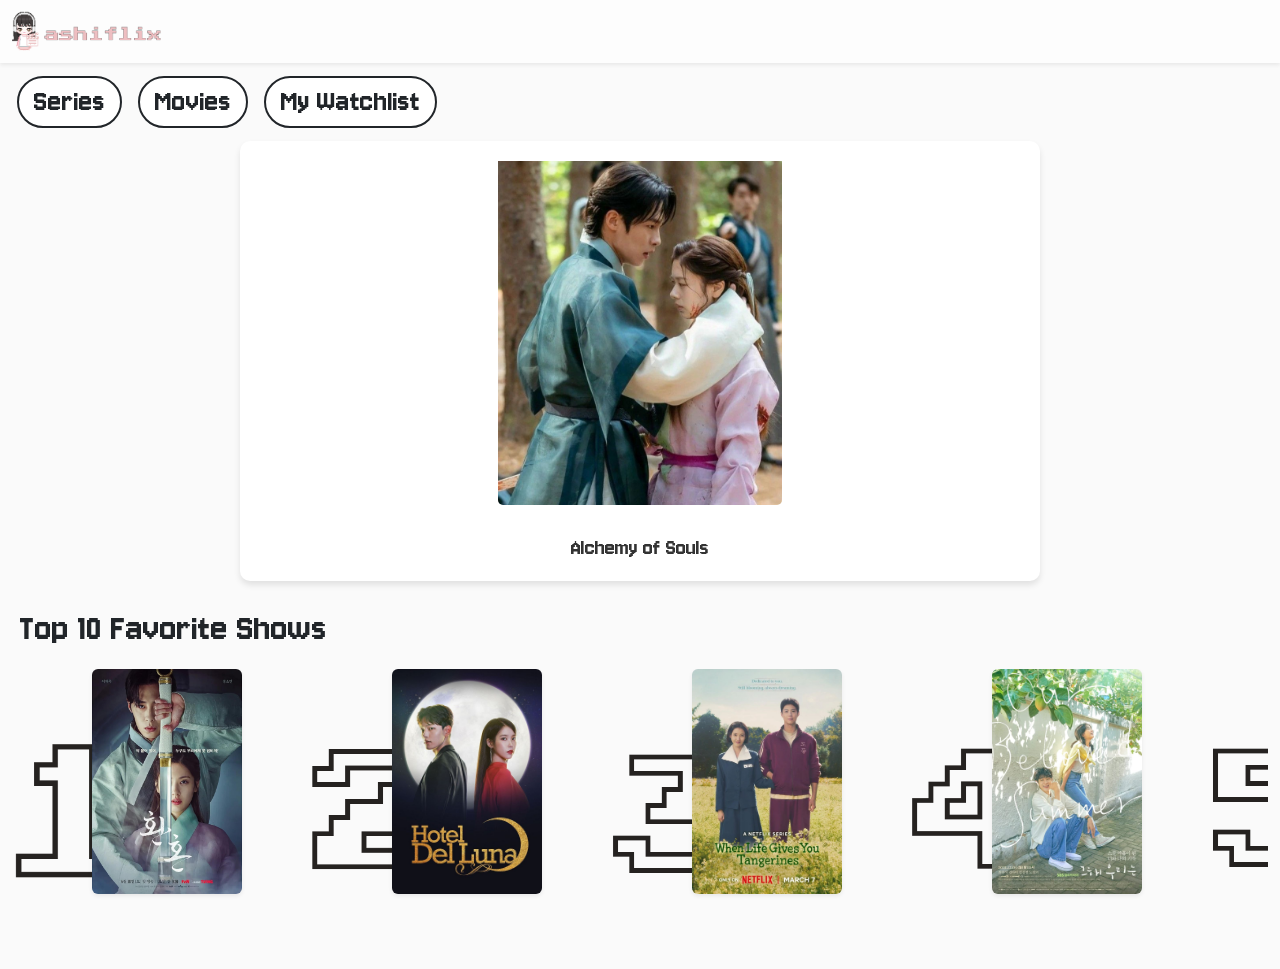
==== index.html @ 098edb21 "update" ====
<!DOCTYPE html>
<html lang="en">
<head>
    <meta charset="UTF-8">
    <meta name="viewport" content="width=device-width, initial-scale=1.0">
    <title>ashiflix</title>
    <link rel="stylesheet" href="res/bootstrap@5.2.0.min.css">
    <link rel="stylesheet" href="res/chartist.min.css">
    <link href="style.css" rel="stylesheet">
    <link rel="preconnect" href="https://fonts.gstatic.com" crossorigin>
    <link href="https://fonts.googleapis.com/css2?family=Press+Start+2P&display=swap" rel="stylesheet"><link rel="preconnect" href="https://fonts.googleapis.com">
    <link rel="preconnect" href="https://fonts.gstatic.com" crossorigin>
    <link href="https://fonts.googleapis.com/css2?family=Jersey+10&family=Press+Start+2P&display=swap" rel="stylesheet">
    <link rel="stylesheet" href="https://cdn.jsdelivr.net/npm/bootstrap-icons@1.10.0/font/bootstrap-icons.css">
</head>
<body>
<nav class="navbar navbar-expand-lg sticky-top shadow-sm custom-blur">
  <div class="container-fluid">
   <a href="index.html" class="me-2">
  <img src="/assets/logo.png" width="150" alt="Logo">
  </a>
  </div>
</nav>
<div class="container-fluid">
  <div class="category mt-2">
    <ul>
      <li class="category-item bg-white border-dark border border-2 rounded-pill">
        <a class="category-link fs-2 text-dark" href="series.html">Series</a>
      </li>
      <li class="category-item bg-white border-dark border border-2 rounded-pill">
        <a class="category-link fs-2 text-dark" href="movies.html">Movies</a>
      </li>
      <li class="category-item bg-white border-dark border border-2 rounded-pill">
        <a class="category-link fs-2 text-dark" href="watchlist.html">My Watchlist</a>
      </li>
    </ul>
  </div>
  <div class="image-container mt-2">
    <div class="image-display" id="image-display">
    </div>
  </div>
  
  
<h1 class="mt-4 mb-3 ms-2 custom-heading">Top 10 Favorite Shows</h1>
<div class="image-scroll-container">
  <div class="image-stack">
    <img src="/assets/1.png" class="img-bottom">
      <a href="shows-template.html?id=aos">
        <img src="/assets/aos.jpg" class="img-top rounded shadow-sm">
      </a>
  </div>
  <div class="image-stack">
    <img src="/assets/2.png" class="img-bottom">
      <a href="shows-template.html?id=hdl">
        <img src="/assets/hdl.jpg" class="img-top rounded shadow-sm">
      </a>
  </div>
  <div class="image-stack">
    <img src="/assets/3.png" class="img-bottom">
      <a href="shows-template.html?id=wlgyt">
        <img src="/assets/wlgyt.jpg" class="img-top rounded shadow-sm">
      </a>
  </div>
  <div class="image-stack">
    <img src="/assets/4.png" class="img-bottom">
      <a href="shows-template.html?id=obs">
        <img src="/assets/obs.jpg" class="img-top rounded shadow-sm">
      </a>
  </div>
  <div class="image-stack">
    <img src="/assets/5.png" class="img-bottom">
      <a href="shows-template.html?id=startup">
        <img src="/assets/startup.jpg" class="img-top rounded shadow-sm">
      </a>
  </div>
  <div class="image-stack">
    <img src="/assets/6.png" class="img-bottom">
      <a href="shows-template.html?id=tfto">
        <img src="/assets/tfto.jpg" class="img-top rounded shadow-sm">
      </a>
  </div>
  <div class="image-stack">
    <img src="/assets/7.png" class="img-bottom">
      <a href="shows-template.html?id=ct">
        <img src="/assets/ct.jpg" class="img-top rounded shadow-sm">
      </a>
  </div>
  <div class="image-stack">
    <img src="/assets/8.png" class="img-bottom">
      <a href="shows-template.html?id=qot">
        <img src="/assets/qot.jpg" class="img-top rounded shadow-sm">
      </a>
  </div>
  <div class="image-stack">
    <img src="/assets/9.png" class="img-bottom">
      <a href="shows-template.html?id=aib">
        <img src="/assets/aib.jpg" class="img-top rounded shadow-sm">
      </a>
  </div>
  <div class="image-stack">
    <img src="/assets/1.png" class="img-num">
    <img src="/assets/0.png" class="img-bottom-num">
      <a href="shows-template.html?id=litc">
        <img src="/assets/litc.jpg" class="imglast-top rounded shadow-sm">
      </a>
  </div>
</div>


</div>

    <script src="https://cdn.jsdelivr.net/npm/popper.js@1.16.0/dist/umd/popper.min.js" integrity="sha384-Q6E9RHvbIyZFJoft+2mJbHaEWldlvI9IOYy5n3zV9zzTtmI3UksdQRVvoxMfooAo" crossorigin="anonymous"></script>
    <script src="https://stackpath.bootstrapcdn.com/bootstrap/5.0.0-alpha1/js/bootstrap.min.js" integrity="sha384-oesi62hOLfzrys4LxRF63OJCXdXDipiYWBnvTl9Y9/TRlw5xlKIEHpNyvvDShgf/" crossorigin="anonymous"></script>
    <script src="https://cdn.jsdelivr.net/chartist.js/latest/chartist.min.js"></script>
    <script src="https://cdn.jsdelivr.net/npm/bootstrap@5.3.0/dist/js/bootstrap.bundle.min.js"></script>
     <script src="script.js"></script>
   
</body>
</html>
---- res/bootstrap@5.2.0.min.css ----
@charset "UTF-8";/*!
 * Bootstrap  v5.2.0 (https://getbootstrap.com/)
 * Copyright 2011-2022 The Bootstrap Authors
 * Copyright 2011-2022 Twitter, Inc.
 * Licensed under MIT (https://github.com/twbs/bootstrap/blob/main/LICENSE)
 */:root{--bs-blue:#0d6efd;--bs-indigo:#6610f2;--bs-purple:#6f42c1;--bs-pink:#d63384;--bs-red:#dc3545;--bs-orange:#fd7e14;--bs-yellow:#ffc107;--bs-green:#198754;--bs-teal:#20c997;--bs-cyan:#0dcaf0;--bs-black:#000;--bs-white:#fff;--bs-gray:#6c757d;--bs-gray-dark:#343a40;--bs-gray-100:#f8f9fa;--bs-gray-200:#e9ecef;--bs-gray-300:#dee2e6;--bs-gray-400:#ced4da;--bs-gray-500:#adb5bd;--bs-gray-600:#6c757d;--bs-gray-700:#495057;--bs-gray-800:#343a40;--bs-gray-900:#212529;--bs-primary:#0d6efd;--bs-secondary:#6c757d;--bs-success:#198754;--bs-info:#0dcaf0;--bs-warning:#ffc107;--bs-danger:#dc3545;--bs-light:#f8f9fa;--bs-dark:#212529;--bs-primary-rgb:13,110,253;--bs-secondary-rgb:108,117,125;--bs-success-rgb:25,135,84;--bs-info-rgb:13,202,240;--bs-warning-rgb:255,193,7;--bs-danger-rgb:220,53,69;--bs-light-rgb:248,249,250;--bs-dark-rgb:33,37,41;--bs-white-rgb:255,255,255;--bs-black-rgb:0,0,0;--bs-body-color-rgb:33,37,41;--bs-body-bg-rgb:255,255,255;--bs-font-sans-serif:system-ui,-apple-system,"Segoe UI",Roboto,"Helvetica Neue","Noto Sans","Liberation Sans",Arial,sans-serif,"Apple Color Emoji","Segoe UI Emoji","Segoe UI Symbol","Noto Color Emoji";--bs-font-monospace:SFMono-Regular,Menlo,Monaco,Consolas,"Liberation Mono","Courier New",monospace;--bs-gradient:linear-gradient(180deg, rgba(255, 255, 255, 0.15), rgba(255, 255, 255, 0));--bs-body-font-family:var(--bs-font-sans-serif);--bs-body-font-size:1rem;--bs-body-font-weight:400;--bs-body-line-height:1.5;--bs-body-color:#212529;--bs-body-bg:#fff;--bs-border-width:1px;--bs-border-style:solid;--bs-border-color:#dee2e6;--bs-border-color-translucent:rgba(0, 0, 0, 0.175);--bs-border-radius:0.375rem;--bs-border-radius-sm:0.25rem;--bs-border-radius-lg:0.5rem;--bs-border-radius-xl:1rem;--bs-border-radius-2xl:2rem;--bs-border-radius-pill:50rem;--bs-link-color:#0d6efd;--bs-link-hover-color:#0a58ca;--bs-code-color:#d63384;--bs-highlight-bg:#fff3cd}*,::after,::before{box-sizing:border-box}@media (prefers-reduced-motion:no-preference){:root{scroll-behavior:smooth}}body{margin:0;font-family:var(--bs-body-font-family);font-size:var(--bs-body-font-size);font-weight:var(--bs-body-font-weight);line-height:var(--bs-body-line-height);color:var(--bs-body-color);text-align:var(--bs-body-text-align);background-color:var(--bs-body-bg);-webkit-text-size-adjust:100%;-webkit-tap-highlight-color:transparent}hr{margin:1rem 0;color:inherit;border:0;border-top:1px solid;opacity:.25}.h1,.h2,.h3,.h4,.h5,.h6,h1,h2,h3,h4,h5,h6{margin-top:0;margin-bottom:.5rem;font-weight:500;line-height:1.2}.h1,h1{font-size:calc(1.375rem + 1.5vw)}@media (min-width:1200px){.h1,h1{font-size:2.5rem}}.h2,h2{font-size:calc(1.325rem + .9vw)}@media (min-width:1200px){.h2,h2{font-size:2rem}}.h3,h3{font-size:calc(1.3rem + .6vw)}@media (min-width:1200px){.h3,h3{font-size:1.75rem}}.h4,h4{font-size:calc(1.275rem + .3vw)}@media (min-width:1200px){.h4,h4{font-size:1.5rem}}.h5,h5{font-size:1.25rem}.h6,h6{font-size:1rem}p{margin-top:0;margin-bottom:1rem}abbr[title]{-webkit-text-decoration:underline dotted;text-decoration:underline dotted;cursor:help;-webkit-text-decoration-skip-ink:none;text-decoration-skip-ink:none}address{margin-bottom:1rem;font-style:normal;line-height:inherit}ol,ul{padding-left:2rem}dl,ol,ul{margin-top:0;margin-bottom:1rem}ol ol,ol ul,ul ol,ul ul{margin-bottom:0}dt{font-weight:700}dd{margin-bottom:.5rem;margin-left:0}blockquote{margin:0 0 1rem}b,strong{font-weight:bolder}.small,small{font-size:.875em}.mark,mark{padding:.1875em;background-color:var(--bs-highlight-bg)}sub,sup{position:relative;font-size:.75em;line-height:0;vertical-align:baseline}sub{bottom:-.25em}sup{top:-.5em}a{color:var(--bs-link-color);text-decoration:underline}a:hover{color:var(--bs-link-hover-color)}a:not([href]):not([class]),a:not([href]):not([class]):hover{color:inherit;text-decoration:none}code,kbd,pre,samp{font-family:var(--bs-font-monospace);font-size:1em}pre{display:block;margin-top:0;margin-bottom:1rem;overflow:auto;font-size:.875em}pre code{font-size:inherit;color:inherit;word-break:normal}code{font-size:.875em;color:var(--bs-code-color);word-wrap:break-word}a>code{color:inherit}kbd{padding:.1875rem .375rem;font-size:.875em;color:var(--bs-body-bg);background-color:var(--bs-body-color);border-radius:.25rem}kbd kbd{padding:0;font-size:1em}figure{margin:0 0 1rem}img,svg{vertical-align:middle}table{caption-side:bottom;border-collapse:collapse}caption{padding-top:.5rem;padding-bottom:.5rem;color:#6c757d;text-align:left}th{text-align:inherit;text-align:-webkit-match-parent}tbody,td,tfoot,th,thead,tr{border-color:inherit;border-style:solid;border-width:0}label{display:inline-block}button{border-radius:0}button:focus:not(:focus-visible){outline:0}button,input,optgroup,select,textarea{margin:0;font-family:inherit;font-size:inherit;line-height:inherit}button,select{text-transform:none}[role=button]{cursor:pointer}select{word-wrap:normal}select:disabled{opacity:1}[list]:not([type=date]):not([type=datetime-local]):not([type=month]):not([type=week]):not([type=time])::-webkit-calendar-picker-indicator{display:none!important}[type=button],[type=reset],[type=submit],button{-webkit-appearance:button}[type=button]:not(:disabled),[type=reset]:not(:disabled),[type=submit]:not(:disabled),button:not(:disabled){cursor:pointer}::-moz-focus-inner{padding:0;border-style:none}textarea{resize:vertical}fieldset{min-width:0;padding:0;margin:0;border:0}legend{float:left;width:100%;padding:0;margin-bottom:.5rem;font-size:calc(1.275rem + .3vw);line-height:inherit}@media (min-width:1200px){legend{font-size:1.5rem}}legend+*{clear:left}::-webkit-datetime-edit-day-field,::-webkit-datetime-edit-fields-wrapper,::-webkit-datetime-edit-hour-field,::-webkit-datetime-edit-minute,::-webkit-datetime-edit-month-field,::-webkit-datetime-edit-text,::-webkit-datetime-edit-year-field{padding:0}::-webkit-inner-spin-button{height:auto}[type=search]{outline-offset:-2px;-webkit-appearance:textfield}::-webkit-search-decoration{-webkit-appearance:none}::-webkit-color-swatch-wrapper{padding:0}::-webkit-file-upload-button{font:inherit;-webkit-appearance:button}::file-selector-button{font:inherit;-webkit-appearance:button}output{display:inline-block}iframe{border:0}summary{display:list-item;cursor:pointer}progress{vertical-align:baseline}[hidden]{display:none!important}.lead{font-size:1.25rem;font-weight:300}.display-1{font-size:calc(1.625rem + 4.5vw);font-weight:300;line-height:1.2}@media (min-width:1200px){.display-1{font-size:5rem}}.display-2{font-size:calc(1.575rem + 3.9vw);font-weight:300;line-height:1.2}@media (min-width:1200px){.display-2{font-size:4.5rem}}.display-3{font-size:calc(1.525rem + 3.3vw);font-weight:300;line-height:1.2}@media (min-width:1200px){.display-3{font-size:4rem}}.display-4{font-size:calc(1.475rem + 2.7vw);font-weight:300;line-height:1.2}@media (min-width:1200px){.display-4{font-size:3.5rem}}.display-5{font-size:calc(1.425rem + 2.1vw);font-weight:300;line-height:1.2}@media (min-width:1200px){.display-5{font-size:3rem}}.display-6{font-size:calc(1.375rem + 1.5vw);font-weight:300;line-height:1.2}@media (min-width:1200px){.display-6{font-size:2.5rem}}.list-unstyled{padding-left:0;list-style:none}.list-inline{padding-left:0;list-style:none}.list-inline-item{display:inline-block}.list-inline-item:not(:last-child){margin-right:.5rem}.initialism{font-size:.875em;text-transform:uppercase}.blockquote{margin-bottom:1rem;font-size:1.25rem}.blockquote>:last-child{margin-bottom:0}.blockquote-footer{margin-top:-1rem;margin-bottom:1rem;font-size:.875em;color:#6c757d}.blockquote-footer::before{content:"— "}.img-fluid{max-width:100%;height:auto}.img-thumbnail{padding:.25rem;background-color:#fff;border:1px solid var(--bs-border-color);border-radius:.375rem;max-width:100%;height:auto}.figure{display:inline-block}.figure-img{margin-bottom:.5rem;line-height:1}.figure-caption{font-size:.875em;color:#6c757d}.container,.container-fluid,.container-lg,.container-md,.container-sm,.container-xl,.container-xxl{--bs-gutter-x:1.5rem;--bs-gutter-y:0;width:100%;padding-right:calc(var(--bs-gutter-x) * .5);padding-left:calc(var(--bs-gutter-x) * .5);margin-right:auto;margin-left:auto}@media (min-width:576px){.container,.container-sm{max-width:540px}}@media (min-width:768px){.container,.container-md,.container-sm{max-width:720px}}@media (min-width:992px){.container,.container-lg,.container-md,.container-sm{max-width:960px}}@media (min-width:1200px){.container,.container-lg,.container-md,.container-sm,.container-xl{max-width:1140px}}@media (min-width:1400px){.container,.container-lg,.container-md,.container-sm,.container-xl,.container-xxl{max-width:1320px}}.row{--bs-gutter-x:1.5rem;--bs-gutter-y:0;display:flex;flex-wrap:wrap;margin-top:calc(-1 * var(--bs-gutter-y));margin-right:calc(-.5 * var(--bs-gutter-x));margin-left:calc(-.5 * var(--bs-gutter-x))}.row>*{flex-shrink:0;width:100%;max-width:100%;padding-right:calc(var(--bs-gutter-x) * .5);padding-left:calc(var(--bs-gutter-x) * .5);margin-top:var(--bs-gutter-y)}.col{flex:1 0 0%}.row-cols-auto>*{flex:0 0 auto;width:auto}.row-cols-1>*{flex:0 0 auto;width:100%}.row-cols-2>*{flex:0 0 auto;width:50%}.row-cols-3>*{flex:0 0 auto;width:33.3333333333%}.row-cols-4>*{flex:0 0 auto;width:25%}.row-cols-5>*{flex:0 0 auto;width:20%}.row-cols-6>*{flex:0 0 auto;width:16.6666666667%}.col-auto{flex:0 0 auto;width:auto}.col-1{flex:0 0 auto;width:8.33333333%}.col-2{flex:0 0 auto;width:16.66666667%}.col-3{flex:0 0 auto;width:25%}.col-4{flex:0 0 auto;width:33.33333333%}.col-5{flex:0 0 auto;width:41.66666667%}.col-6{flex:0 0 auto;width:50%}.col-7{flex:0 0 auto;width:58.33333333%}.col-8{flex:0 0 auto;width:66.66666667%}.col-9{flex:0 0 auto;width:75%}.col-10{flex:0 0 auto;width:83.33333333%}.col-11{flex:0 0 auto;width:91.66666667%}.col-12{flex:0 0 auto;width:100%}.offset-1{margin-left:8.33333333%}.offset-2{margin-left:16.66666667%}.offset-3{margin-left:25%}.offset-4{margin-left:33.33333333%}.offset-5{margin-left:41.66666667%}.offset-6{margin-left:50%}.offset-7{margin-left:58.33333333%}.offset-8{margin-left:66.66666667%}.offset-9{margin-left:75%}.offset-10{margin-left:83.33333333%}.offset-11{margin-left:91.66666667%}.g-0,.gx-0{--bs-gutter-x:0}.g-0,.gy-0{--bs-gutter-y:0}.g-1,.gx-1{--bs-gutter-x:0.25rem}.g-1,.gy-1{--bs-gutter-y:0.25rem}.g-2,.gx-2{--bs-gutter-x:0.5rem}.g-2,.gy-2{--bs-gutter-y:0.5rem}.g-3,.gx-3{--bs-gutter-x:1rem}.g-3,.gy-3{--bs-gutter-y:1rem}.g-4,.gx-4{--bs-gutter-x:1.5rem}.g-4,.gy-4{--bs-gutter-y:1.5rem}.g-5,.gx-5{--bs-gutter-x:3rem}.g-5,.gy-5{--bs-gutter-y:3rem}@media (min-width:576px){.col-sm{flex:1 0 0%}.row-cols-sm-auto>*{flex:0 0 auto;width:auto}.row-cols-sm-1>*{flex:0 0 auto;width:100%}.row-cols-sm-2>*{flex:0 0 auto;width:50%}.row-cols-sm-3>*{flex:0 0 auto;width:33.3333333333%}.row-cols-sm-4>*{flex:0 0 auto;width:25%}.row-cols-sm-5>*{flex:0 0 auto;width:20%}.row-cols-sm-6>*{flex:0 0 auto;width:16.6666666667%}.col-sm-auto{flex:0 0 auto;width:auto}.col-sm-1{flex:0 0 auto;width:8.33333333%}.col-sm-2{flex:0 0 auto;width:16.66666667%}.col-sm-3{flex:0 0 auto;width:25%}.col-sm-4{flex:0 0 auto;width:33.33333333%}.col-sm-5{flex:0 0 auto;width:41.66666667%}.col-sm-6{flex:0 0 auto;width:50%}.col-sm-7{flex:0 0 auto;width:58.33333333%}.col-sm-8{flex:0 0 auto;width:66.66666667%}.col-sm-9{flex:0 0 auto;width:75%}.col-sm-10{flex:0 0 auto;width:83.33333333%}.col-sm-11{flex:0 0 auto;width:91.66666667%}.col-sm-12{flex:0 0 auto;width:100%}.offset-sm-0{margin-left:0}.offset-sm-1{margin-left:8.33333333%}.offset-sm-2{margin-left:16.66666667%}.offset-sm-3{margin-left:25%}.offset-sm-4{margin-left:33.33333333%}.offset-sm-5{margin-left:41.66666667%}.offset-sm-6{margin-left:50%}.offset-sm-7{margin-left:58.33333333%}.offset-sm-8{margin-left:66.66666667%}.offset-sm-9{margin-left:75%}.offset-sm-10{margin-left:83.33333333%}.offset-sm-11{margin-left:91.66666667%}.g-sm-0,.gx-sm-0{--bs-gutter-x:0}.g-sm-0,.gy-sm-0{--bs-gutter-y:0}.g-sm-1,.gx-sm-1{--bs-gutter-x:0.25rem}.g-sm-1,.gy-sm-1{--bs-gutter-y:0.25rem}.g-sm-2,.gx-sm-2{--bs-gutter-x:0.5rem}.g-sm-2,.gy-sm-2{--bs-gutter-y:0.5rem}.g-sm-3,.gx-sm-3{--bs-gutter-x:1rem}.g-sm-3,.gy-sm-3{--bs-gutter-y:1rem}.g-sm-4,.gx-sm-4{--bs-gutter-x:1.5rem}.g-sm-4,.gy-sm-4{--bs-gutter-y:1.5rem}.g-sm-5,.gx-sm-5{--bs-gutter-x:3rem}.g-sm-5,.gy-sm-5{--bs-gutter-y:3rem}}@media (min-width:768px){.col-md{flex:1 0 0%}.row-cols-md-auto>*{flex:0 0 auto;width:auto}.row-cols-md-1>*{flex:0 0 auto;width:100%}.row-cols-md-2>*{flex:0 0 auto;width:50%}.row-cols-md-3>*{flex:0 0 auto;width:33.3333333333%}.row-cols-md-4>*{flex:0 0 auto;width:25%}.row-cols-md-5>*{flex:0 0 auto;width:20%}.row-cols-md-6>*{flex:0 0 auto;width:16.6666666667%}.col-md-auto{flex:0 0 auto;width:auto}.col-md-1{flex:0 0 auto;width:8.33333333%}.col-md-2{flex:0 0 auto;width:16.66666667%}.col-md-3{flex:0 0 auto;width:25%}.col-md-4{flex:0 0 auto;width:33.33333333%}.col-md-5{flex:0 0 auto;width:41.66666667%}.col-md-6{flex:0 0 auto;width:50%}.col-md-7{flex:0 0 auto;width:58.33333333%}.col-md-8{flex:0 0 auto;width:66.66666667%}.col-md-9{flex:0 0 auto;width:75%}.col-md-10{flex:0 0 auto;width:83.33333333%}.col-md-11{flex:0 0 auto;width:91.66666667%}.col-md-12{flex:0 0 auto;width:100%}.offset-md-0{margin-left:0}.offset-md-1{margin-left:8.33333333%}.offset-md-2{margin-left:16.66666667%}.offset-md-3{margin-left:25%}.offset-md-4{margin-left:33.33333333%}.offset-md-5{margin-left:41.66666667%}.offset-md-6{margin-left:50%}.offset-md-7{margin-left:58.33333333%}.offset-md-8{margin-left:66.66666667%}.offset-md-9{margin-left:75%}.offset-md-10{margin-left:83.33333333%}.offset-md-11{margin-left:91.66666667%}.g-md-0,.gx-md-0{--bs-gutter-x:0}.g-md-0,.gy-md-0{--bs-gutter-y:0}.g-md-1,.gx-md-1{--bs-gutter-x:0.25rem}.g-md-1,.gy-md-1{--bs-gutter-y:0.25rem}.g-md-2,.gx-md-2{--bs-gutter-x:0.5rem}.g-md-2,.gy-md-2{--bs-gutter-y:0.5rem}.g-md-3,.gx-md-3{--bs-gutter-x:1rem}.g-md-3,.gy-md-3{--bs-gutter-y:1rem}.g-md-4,.gx-md-4{--bs-gutter-x:1.5rem}.g-md-4,.gy-md-4{--bs-gutter-y:1.5rem}.g-md-5,.gx-md-5{--bs-gutter-x:3rem}.g-md-5,.gy-md-5{--bs-gutter-y:3rem}}@media (min-width:992px){.col-lg{flex:1 0 0%}.row-cols-lg-auto>*{flex:0 0 auto;width:auto}.row-cols-lg-1>*{flex:0 0 auto;width:100%}.row-cols-lg-2>*{flex:0 0 auto;width:50%}.row-cols-lg-3>*{flex:0 0 auto;width:33.3333333333%}.row-cols-lg-4>*{flex:0 0 auto;width:25%}.row-cols-lg-5>*{flex:0 0 auto;width:20%}.row-cols-lg-6>*{flex:0 0 auto;width:16.6666666667%}.col-lg-auto{flex:0 0 auto;width:auto}.col-lg-1{flex:0 0 auto;width:8.33333333%}.col-lg-2{flex:0 0 auto;width:16.66666667%}.col-lg-3{flex:0 0 auto;width:25%}.col-lg-4{flex:0 0 auto;width:33.33333333%}.col-lg-5{flex:0 0 auto;width:41.66666667%}.col-lg-6{flex:0 0 auto;width:50%}.col-lg-7{flex:0 0 auto;width:58.33333333%}.col-lg-8{flex:0 0 auto;width:66.66666667%}.col-lg-9{flex:0 0 auto;width:75%}.col-lg-10{flex:0 0 auto;width:83.33333333%}.col-lg-11{flex:0 0 auto;width:91.66666667%}.col-lg-12{flex:0 0 auto;width:100%}.offset-lg-0{margin-left:0}.offset-lg-1{margin-left:8.33333333%}.offset-lg-2{margin-left:16.66666667%}.offset-lg-3{margin-left:25%}.offset-lg-4{margin-left:33.33333333%}.offset-lg-5{margin-left:41.66666667%}.offset-lg-6{margin-left:50%}.offset-lg-7{margin-left:58.33333333%}.offset-lg-8{margin-left:66.66666667%}.offset-lg-9{margin-left:75%}.offset-lg-10{margin-left:83.33333333%}.offset-lg-11{margin-left:91.66666667%}.g-lg-0,.gx-lg-0{--bs-gutter-x:0}.g-lg-0,.gy-lg-0{--bs-gutter-y:0}.g-lg-1,.gx-lg-1{--bs-gutter-x:0.25rem}.g-lg-1,.gy-lg-1{--bs-gutter-y:0.25rem}.g-lg-2,.gx-lg-2{--bs-gutter-x:0.5rem}.g-lg-2,.gy-lg-2{--bs-gutter-y:0.5rem}.g-lg-3,.gx-lg-3{--bs-gutter-x:1rem}.g-lg-3,.gy-lg-3{--bs-gutter-y:1rem}.g-lg-4,.gx-lg-4{--bs-gutter-x:1.5rem}.g-lg-4,.gy-lg-4{--bs-gutter-y:1.5rem}.g-lg-5,.gx-lg-5{--bs-gutter-x:3rem}.g-lg-5,.gy-lg-5{--bs-gutter-y:3rem}}@media (min-width:1200px){.col-xl{flex:1 0 0%}.row-cols-xl-auto>*{flex:0 0 auto;width:auto}.row-cols-xl-1>*{flex:0 0 auto;width:100%}.row-cols-xl-2>*{flex:0 0 auto;width:50%}.row-cols-xl-3>*{flex:0 0 auto;width:33.3333333333%}.row-cols-xl-4>*{flex:0 0 auto;width:25%}.row-cols-xl-5>*{flex:0 0 auto;width:20%}.row-cols-xl-6>*{flex:0 0 auto;width:16.6666666667%}.col-xl-auto{flex:0 0 auto;width:auto}.col-xl-1{flex:0 0 auto;width:8.33333333%}.col-xl-2{flex:0 0 auto;width:16.66666667%}.col-xl-3{flex:0 0 auto;width:25%}.col-xl-4{flex:0 0 auto;width:33.33333333%}.col-xl-5{flex:0 0 auto;width:41.66666667%}.col-xl-6{flex:0 0 auto;width:50%}.col-xl-7{flex:0 0 auto;width:58.33333333%}.col-xl-8{flex:0 0 auto;width:66.66666667%}.col-xl-9{flex:0 0 auto;width:75%}.col-xl-10{flex:0 0 auto;width:83.33333333%}.col-xl-11{flex:0 0 auto;width:91.66666667%}.col-xl-12{flex:0 0 auto;width:100%}.offset-xl-0{margin-left:0}.offset-xl-1{margin-left:8.33333333%}.offset-xl-2{margin-left:16.66666667%}.offset-xl-3{margin-left:25%}.offset-xl-4{margin-left:33.33333333%}.offset-xl-5{margin-left:41.66666667%}.offset-xl-6{margin-left:50%}.offset-xl-7{margin-left:58.33333333%}.offset-xl-8{margin-left:66.66666667%}.offset-xl-9{margin-left:75%}.offset-xl-10{margin-left:83.33333333%}.offset-xl-11{margin-left:91.66666667%}.g-xl-0,.gx-xl-0{--bs-gutter-x:0}.g-xl-0,.gy-xl-0{--bs-gutter-y:0}.g-xl-1,.gx-xl-1{--bs-gutter-x:0.25rem}.g-xl-1,.gy-xl-1{--bs-gutter-y:0.25rem}.g-xl-2,.gx-xl-2{--bs-gutter-x:0.5rem}.g-xl-2,.gy-xl-2{--bs-gutter-y:0.5rem}.g-xl-3,.gx-xl-3{--bs-gutter-x:1rem}.g-xl-3,.gy-xl-3{--bs-gutter-y:1rem}.g-xl-4,.gx-xl-4{--bs-gutter-x:1.5rem}.g-xl-4,.gy-xl-4{--bs-gutter-y:1.5rem}.g-xl-5,.gx-xl-5{--bs-gutter-x:3rem}.g-xl-5,.gy-xl-5{--bs-gutter-y:3rem}}@media (min-width:1400px){.col-xxl{flex:1 0 0%}.row-cols-xxl-auto>*{flex:0 0 auto;width:auto}.row-cols-xxl-1>*{flex:0 0 auto;width:100%}.row-cols-xxl-2>*{flex:0 0 auto;width:50%}.row-cols-xxl-3>*{flex:0 0 auto;width:33.3333333333%}.row-cols-xxl-4>*{flex:0 0 auto;width:25%}.row-cols-xxl-5>*{flex:0 0 auto;width:20%}.row-cols-xxl-6>*{flex:0 0 auto;width:16.6666666667%}.col-xxl-auto{flex:0 0 auto;width:auto}.col-xxl-1{flex:0 0 auto;width:8.33333333%}.col-xxl-2{flex:0 0 auto;width:16.66666667%}.col-xxl-3{flex:0 0 auto;width:25%}.col-xxl-4{flex:0 0 auto;width:33.33333333%}.col-xxl-5{flex:0 0 auto;width:41.66666667%}.col-xxl-6{flex:0 0 auto;width:50%}.col-xxl-7{flex:0 0 auto;width:58.33333333%}.col-xxl-8{flex:0 0 auto;width:66.66666667%}.col-xxl-9{flex:0 0 auto;width:75%}.col-xxl-10{flex:0 0 auto;width:83.33333333%}.col-xxl-11{flex:0 0 auto;width:91.66666667%}.col-xxl-12{flex:0 0 auto;width:100%}.offset-xxl-0{margin-left:0}.offset-xxl-1{margin-left:8.33333333%}.offset-xxl-2{margin-left:16.66666667%}.offset-xxl-3{margin-left:25%}.offset-xxl-4{margin-left:33.33333333%}.offset-xxl-5{margin-left:41.66666667%}.offset-xxl-6{margin-left:50%}.offset-xxl-7{margin-left:58.33333333%}.offset-xxl-8{margin-left:66.66666667%}.offset-xxl-9{margin-left:75%}.offset-xxl-10{margin-left:83.33333333%}.offset-xxl-11{margin-left:91.66666667%}.g-xxl-0,.gx-xxl-0{--bs-gutter-x:0}.g-xxl-0,.gy-xxl-0{--bs-gutter-y:0}.g-xxl-1,.gx-xxl-1{--bs-gutter-x:0.25rem}.g-xxl-1,.gy-xxl-1{--bs-gutter-y:0.25rem}.g-xxl-2,.gx-xxl-2{--bs-gutter-x:0.5rem}.g-xxl-2,.gy-xxl-2{--bs-gutter-y:0.5rem}.g-xxl-3,.gx-xxl-3{--bs-gutter-x:1rem}.g-xxl-3,.gy-xxl-3{--bs-gutter-y:1rem}.g-xxl-4,.gx-xxl-4{--bs-gutter-x:1.5rem}.g-xxl-4,.gy-xxl-4{--bs-gutter-y:1.5rem}.g-xxl-5,.gx-xxl-5{--bs-gutter-x:3rem}.g-xxl-5,.gy-xxl-5{--bs-gutter-y:3rem}}.table{--bs-table-color:var(--bs-body-color);--bs-table-bg:transparent;--bs-table-border-color:var(--bs-border-color);--bs-table-accent-bg:transparent;--bs-table-striped-color:var(--bs-body-color);--bs-table-striped-bg:rgba(0, 0, 0, 0.05);--bs-table-active-color:var(--bs-body-color);--bs-table-active-bg:rgba(0, 0, 0, 0.1);--bs-table-hover-color:var(--bs-body-color);--bs-table-hover-bg:rgba(0, 0, 0, 0.075);width:100%;margin-bottom:1rem;color:var(--bs-table-color);vertical-align:top;border-color:var(--bs-table-border-color)}.table>:not(caption)>*>*{padding:.5rem .5rem;background-color:var(--bs-table-bg);border-bottom-width:1px;box-shadow:inset 0 0 0 9999px var(--bs-table-accent-bg)}.table>tbody{vertical-align:inherit}.table>thead{vertical-align:bottom}.table-group-divider{border-top:2px solid currentcolor}.caption-top{caption-side:top}.table-sm>:not(caption)>*>*{padding:.25rem .25rem}.table-bordered>:not(caption)>*{border-width:1px 0}.table-bordered>:not(caption)>*>*{border-width:0 1px}.table-borderless>:not(caption)>*>*{border-bottom-width:0}.table-borderless>:not(:first-child){border-top-width:0}.table-striped>tbody>tr:nth-of-type(odd)>*{--bs-table-accent-bg:var(--bs-table-striped-bg);color:var(--bs-table-striped-color)}.table-striped-columns>:not(caption)>tr>:nth-child(2n){--bs-table-accent-bg:var(--bs-table-striped-bg);color:var(--bs-table-striped-color)}.table-active{--bs-table-accent-bg:var(--bs-table-active-bg);color:var(--bs-table-active-color)}.table-hover>tbody>tr:hover>*{--bs-table-accent-bg:var(--bs-table-hover-bg);color:var(--bs-table-hover-color)}.table-primary{--bs-table-color:#000;--bs-table-bg:#cfe2ff;--bs-table-border-color:#bacbe6;--bs-table-striped-bg:#c5d7f2;--bs-table-striped-color:#000;--bs-table-active-bg:#bacbe6;--bs-table-active-color:#000;--bs-table-hover-bg:#bfd1ec;--bs-table-hover-color:#000;color:var(--bs-table-color);border-color:var(--bs-table-border-color)}.table-secondary{--bs-table-color:#000;--bs-table-bg:#e2e3e5;--bs-table-border-color:#cbccce;--bs-table-striped-bg:#d7d8da;--bs-table-striped-color:#000;--bs-table-active-bg:#cbccce;--bs-table-active-color:#000;--bs-table-hover-bg:#d1d2d4;--bs-table-hover-color:#000;color:var(--bs-table-color);border-color:var(--bs-table-border-color)}.table-success{--bs-table-color:#000;--bs-table-bg:#d1e7dd;--bs-table-border-color:#bcd0c7;--bs-table-striped-bg:#c7dbd2;--bs-table-striped-color:#000;--bs-table-active-bg:#bcd0c7;--bs-table-active-color:#000;--bs-table-hover-bg:#c1d6cc;--bs-table-hover-color:#000;color:var(--bs-table-color);border-color:var(--bs-table-border-color)}.table-info{--bs-table-color:#000;--bs-table-bg:#cff4fc;--bs-table-border-color:#badce3;--bs-table-striped-bg:#c5e8ef;--bs-table-striped-color:#000;--bs-table-active-bg:#badce3;--bs-table-active-color:#000;--bs-table-hover-bg:#bfe2e9;--bs-table-hover-color:#000;color:var(--bs-table-color);border-color:var(--bs-table-border-color)}.table-warning{--bs-table-color:#000;--bs-table-bg:#fff3cd;--bs-table-border-color:#e6dbb9;--bs-table-striped-bg:#f2e7c3;--bs-table-striped-color:#000;--bs-table-active-bg:#e6dbb9;--bs-table-active-color:#000;--bs-table-hover-bg:#ece1be;--bs-table-hover-color:#000;color:var(--bs-table-color);border-color:var(--bs-table-border-color)}.table-danger{--bs-table-color:#000;--bs-table-bg:#f8d7da;--bs-table-border-color:#dfc2c4;--bs-table-striped-bg:#eccccf;--bs-table-striped-color:#000;--bs-table-active-bg:#dfc2c4;--bs-table-active-color:#000;--bs-table-hover-bg:#e5c7ca;--bs-table-hover-color:#000;color:var(--bs-table-color);border-color:var(--bs-table-border-color)}.table-light{--bs-table-color:#000;--bs-table-bg:#f8f9fa;--bs-table-border-color:#dfe0e1;--bs-table-striped-bg:#ecedee;--bs-table-striped-color:#000;--bs-table-active-bg:#dfe0e1;--bs-table-active-color:#000;--bs-table-hover-bg:#e5e6e7;--bs-table-hover-color:#000;color:var(--bs-table-color);border-color:var(--bs-table-border-color)}.table-dark{--bs-table-color:#fff;--bs-table-bg:#212529;--bs-table-border-color:#373b3e;--bs-table-striped-bg:#2c3034;--bs-table-striped-color:#fff;--bs-table-active-bg:#373b3e;--bs-table-active-color:#fff;--bs-table-hover-bg:#323539;--bs-table-hover-color:#fff;color:var(--bs-table-color);border-color:var(--bs-table-border-color)}.table-responsive{overflow-x:auto;-webkit-overflow-scrolling:touch}@media (max-width:575.98px){.table-responsive-sm{overflow-x:auto;-webkit-overflow-scrolling:touch}}@media (max-width:767.98px){.table-responsive-md{overflow-x:auto;-webkit-overflow-scrolling:touch}}@media (max-width:991.98px){.table-responsive-lg{overflow-x:auto;-webkit-overflow-scrolling:touch}}@media (max-width:1199.98px){.table-responsive-xl{overflow-x:auto;-webkit-overflow-scrolling:touch}}@media (max-width:1399.98px){.table-responsive-xxl{overflow-x:auto;-webkit-overflow-scrolling:touch}}.form-label{margin-bottom:.5rem}.col-form-label{padding-top:calc(.375rem + 1px);padding-bottom:calc(.375rem + 1px);margin-bottom:0;font-size:inherit;line-height:1.5}.col-form-label-lg{padding-top:calc(.5rem + 1px);padding-bottom:calc(.5rem + 1px);font-size:1.25rem}.col-form-label-sm{padding-top:calc(.25rem + 1px);padding-bottom:calc(.25rem + 1px);font-size:.875rem}.form-text{margin-top:.25rem;font-size:.875em;color:#6c757d}.form-control{display:block;width:100%;padding:.375rem .75rem;font-size:1rem;font-weight:400;line-height:1.5;color:#212529;background-color:#fff;background-clip:padding-box;border:1px solid #ced4da;-webkit-appearance:none;-moz-appearance:none;appearance:none;border-radius:.375rem;transition:border-color .15s ease-in-out,box-shadow .15s ease-in-out}@media (prefers-reduced-motion:reduce){.form-control{transition:none}}.form-control[type=file]{overflow:hidden}.form-control[type=file]:not(:disabled):not([readonly]){cursor:pointer}.form-control:focus{color:#212529;background-color:#fff;border-color:#86b7fe;outline:0;box-shadow:0 0 0 .25rem rgba(13,110,253,.25)}.form-control::-webkit-date-and-time-value{height:1.5em}.form-control::-moz-placeholder{color:#6c757d;opacity:1}.form-control::placeholder{color:#6c757d;opacity:1}.form-control:disabled{background-color:#e9ecef;opacity:1}.form-control::-webkit-file-upload-button{padding:.375rem .75rem;margin:-.375rem -.75rem;-webkit-margin-end:.75rem;margin-inline-end:.75rem;color:#212529;background-color:#e9ecef;pointer-events:none;border-color:inherit;border-style:solid;border-width:0;border-inline-end-width:1px;border-radius:0;-webkit-transition:color .15s ease-in-out,background-color .15s ease-in-out,border-color .15s ease-in-out,box-shadow .15s ease-in-out;transition:color .15s ease-in-out,background-color .15s ease-in-out,border-color .15s ease-in-out,box-shadow .15s ease-in-out}.form-control::file-selector-button{padding:.375rem .75rem;margin:-.375rem -.75rem;-webkit-margin-end:.75rem;margin-inline-end:.75rem;color:#212529;background-color:#e9ecef;pointer-events:none;border-color:inherit;border-style:solid;border-width:0;border-inline-end-width:1px;border-radius:0;transition:color .15s ease-in-out,background-color .15s ease-in-out,border-color .15s ease-in-out,box-shadow .15s ease-in-out}@media (prefers-reduced-motion:reduce){.form-control::-webkit-file-upload-button{-webkit-transition:none;transition:none}.form-control::file-selector-button{transition:none}}.form-control:hover:not(:disabled):not([readonly])::-webkit-file-upload-button{background-color:#dde0e3}.form-control:hover:not(:disabled):not([readonly])::file-selector-button{background-color:#dde0e3}.form-control-plaintext{display:block;width:100%;padding:.375rem 0;margin-bottom:0;line-height:1.5;color:#212529;background-color:transparent;border:solid transparent;border-width:1px 0}.form-control-plaintext:focus{outline:0}.form-control-plaintext.form-control-lg,.form-control-plaintext.form-control-sm{padding-right:0;padding-left:0}.form-control-sm{min-height:calc(1.5em + .5rem + 2px);padding:.25rem .5rem;font-size:.875rem;border-radius:.25rem}.form-control-sm::-webkit-file-upload-button{padding:.25rem .5rem;margin:-.25rem -.5rem;-webkit-margin-end:.5rem;margin-inline-end:.5rem}.form-control-sm::file-selector-button{padding:.25rem .5rem;margin:-.25rem -.5rem;-webkit-margin-end:.5rem;margin-inline-end:.5rem}.form-control-lg{min-height:calc(1.5em + 1rem + 2px);padding:.5rem 1rem;font-size:1.25rem;border-radius:.5rem}.form-control-lg::-webkit-file-upload-button{padding:.5rem 1rem;margin:-.5rem -1rem;-webkit-margin-end:1rem;margin-inline-end:1rem}.form-control-lg::file-selector-button{padding:.5rem 1rem;margin:-.5rem -1rem;-webkit-margin-end:1rem;margin-inline-end:1rem}textarea.form-control{min-height:calc(1.5em + .75rem + 2px)}textarea.form-control-sm{min-height:calc(1.5em + .5rem + 2px)}textarea.form-control-lg{min-height:calc(1.5em + 1rem + 2px)}.form-control-color{width:3rem;height:calc(1.5em + .75rem + 2px);padding:.375rem}.form-control-color:not(:disabled):not([readonly]){cursor:pointer}.form-control-color::-moz-color-swatch{border:0!important;border-radius:.375rem}.form-control-color::-webkit-color-swatch{border-radius:.375rem}.form-control-color.form-control-sm{height:calc(1.5em + .5rem + 2px)}.form-control-color.form-control-lg{height:calc(1.5em + 1rem + 2px)}.form-select{display:block;width:100%;padding:.375rem 2.25rem .375rem .75rem;-moz-padding-start:calc(0.75rem - 3px);font-size:1rem;font-weight:400;line-height:1.5;color:#212529;background-color:#fff;background-image:url("data:image/svg+xml,%3csvg xmlns='http://www.w3.org/2000/svg' viewBox='0 0 16 16'%3e%3cpath fill='none' stroke='%23343a40' stroke-linecap='round' stroke-linejoin='round' stroke-width='2' d='m2 5 6 6 6-6'/%3e%3c/svg%3e");background-repeat:no-repeat;background-position:right .75rem center;background-size:16px 12px;border:1px solid #ced4da;border-radius:.375rem;transition:border-color .15s ease-in-out,box-shadow .15s ease-in-out;-webkit-appearance:none;-moz-appearance:none;appearance:none}@media (prefers-reduced-motion:reduce){.form-select{transition:none}}.form-select:focus{border-color:#86b7fe;outline:0;box-shadow:0 0 0 .25rem rgba(13,110,253,.25)}.form-select[multiple],.form-select[size]:not([size="1"]){padding-right:.75rem;background-image:none}.form-select:disabled{background-color:#e9ecef}.form-select:-moz-focusring{color:transparent;text-shadow:0 0 0 #212529}.form-select-sm{padding-top:.25rem;padding-bottom:.25rem;padding-left:.5rem;font-size:.875rem;border-radius:.25rem}.form-select-lg{padding-top:.5rem;padding-bottom:.5rem;padding-left:1rem;font-size:1.25rem;border-radius:.5rem}.form-check{display:block;min-height:1.5rem;padding-left:1.5em;margin-bottom:.125rem}.form-check .form-check-input{float:left;margin-left:-1.5em}.form-check-reverse{padding-right:1.5em;padding-left:0;text-align:right}.form-check-reverse .form-check-input{float:right;margin-right:-1.5em;margin-left:0}.form-check-input{width:1em;height:1em;margin-top:.25em;vertical-align:top;background-color:#fff;background-repeat:no-repeat;background-position:center;background-size:contain;border:1px solid rgba(0,0,0,.25);-webkit-appearance:none;-moz-appearance:none;appearance:none;-webkit-print-color-adjust:exact;color-adjust:exact;print-color-adjust:exact}.form-check-input[type=checkbox]{border-radius:.25em}.form-check-input[type=radio]{border-radius:50%}.form-check-input:active{filter:brightness(90%)}.form-check-input:focus{border-color:#86b7fe;outline:0;box-shadow:0 0 0 .25rem rgba(13,110,253,.25)}.form-check-input:checked{background-color:#0d6efd;border-color:#0d6efd}.form-check-input:checked[type=checkbox]{background-image:url("data:image/svg+xml,%3csvg xmlns='http://www.w3.org/2000/svg' viewBox='0 0 20 20'%3e%3cpath fill='none' stroke='%23fff' stroke-linecap='round' stroke-linejoin='round' stroke-width='3' d='m6 10 3 3 6-6'/%3e%3c/svg%3e")}.form-check-input:checked[type=radio]{background-image:url("data:image/svg+xml,%3csvg xmlns='http://www.w3.org/2000/svg' viewBox='-4 -4 8 8'%3e%3ccircle r='2' fill='%23fff'/%3e%3c/svg%3e")}.form-check-input[type=checkbox]:indeterminate{background-color:#0d6efd;border-color:#0d6efd;background-image:url("data:image/svg+xml,%3csvg xmlns='http://www.w3.org/2000/svg' viewBox='0 0 20 20'%3e%3cpath fill='none' stroke='%23fff' stroke-linecap='round' stroke-linejoin='round' stroke-width='3' d='M6 10h8'/%3e%3c/svg%3e")}.form-check-input:disabled{pointer-events:none;filter:none;opacity:.5}.form-check-input:disabled~.form-check-label,.form-check-input[disabled]~.form-check-label{cursor:default;opacity:.5}.form-switch{padding-left:2.5em}.form-switch .form-check-input{width:2em;margin-left:-2.5em;background-image:url("data:image/svg+xml,%3csvg xmlns='http://www.w3.org/2000/svg' viewBox='-4 -4 8 8'%3e%3ccircle r='3' fill='rgba%280, 0, 0, 0.25%29'/%3e%3c/svg%3e");background-position:left center;border-radius:2em;transition:background-position .15s ease-in-out}@media (prefers-reduced-motion:reduce){.form-switch .form-check-input{transition:none}}.form-switch .form-check-input:focus{background-image:url("data:image/svg+xml,%3csvg xmlns='http://www.w3.org/2000/svg' viewBox='-4 -4 8 8'%3e%3ccircle r='3' fill='%2386b7fe'/%3e%3c/svg%3e")}.form-switch .form-check-input:checked{background-position:right center;background-image:url("data:image/svg+xml,%3csvg xmlns='http://www.w3.org/2000/svg' viewBox='-4 -4 8 8'%3e%3ccircle r='3' fill='%23fff'/%3e%3c/svg%3e")}.form-switch.form-check-reverse{padding-right:2.5em;padding-left:0}.form-switch.form-check-reverse .form-check-input{margin-right:-2.5em;margin-left:0}.form-check-inline{display:inline-block;margin-right:1rem}.btn-check{position:absolute;clip:rect(0,0,0,0);pointer-events:none}.btn-check:disabled+.btn,.btn-check[disabled]+.btn{pointer-events:none;filter:none;opacity:.65}.form-range{width:100%;height:1.5rem;padding:0;background-color:transparent;-webkit-appearance:none;-moz-appearance:none;appearance:none}.form-range:focus{outline:0}.form-range:focus::-webkit-slider-thumb{box-shadow:0 0 0 1px #fff,0 0 0 .25rem rgba(13,110,253,.25)}.form-range:focus::-moz-range-thumb{box-shadow:0 0 0 1px #fff,0 0 0 .25rem rgba(13,110,253,.25)}.form-range::-moz-focus-outer{border:0}.form-range::-webkit-slider-thumb{width:1rem;height:1rem;margin-top:-.25rem;background-color:#0d6efd;border:0;border-radius:1rem;-webkit-transition:background-color .15s ease-in-out,border-color .15s ease-in-out,box-shadow .15s ease-in-out;transition:background-color .15s ease-in-out,border-color .15s ease-in-out,box-shadow .15s ease-in-out;-webkit-appearance:none;appearance:none}@media (prefers-reduced-motion:reduce){.form-range::-webkit-slider-thumb{-webkit-transition:none;transition:none}}.form-range::-webkit-slider-thumb:active{background-color:#b6d4fe}.form-range::-webkit-slider-runnable-track{width:100%;height:.5rem;color:transparent;cursor:pointer;background-color:#dee2e6;border-color:transparent;border-radius:1rem}.form-range::-moz-range-thumb{width:1rem;height:1rem;background-color:#0d6efd;border:0;border-radius:1rem;-moz-transition:background-color .15s ease-in-out,border-color .15s ease-in-out,box-shadow .15s ease-in-out;transition:background-color .15s ease-in-out,border-color .15s ease-in-out,box-shadow .15s ease-in-out;-moz-appearance:none;appearance:none}@media (prefers-reduced-motion:reduce){.form-range::-moz-range-thumb{-moz-transition:none;transition:none}}.form-range::-moz-range-thumb:active{background-color:#b6d4fe}.form-range::-moz-range-track{width:100%;height:.5rem;color:transparent;cursor:pointer;background-color:#dee2e6;border-color:transparent;border-radius:1rem}.form-range:disabled{pointer-events:none}.form-range:disabled::-webkit-slider-thumb{background-color:#adb5bd}.form-range:disabled::-moz-range-thumb{background-color:#adb5bd}.form-floating{position:relative}.form-floating>.form-control,.form-floating>.form-control-plaintext,.form-floating>.form-select{height:calc(3.5rem + 2px);line-height:1.25}.form-floating>label{position:absolute;top:0;left:0;width:100%;height:100%;padding:1rem .75rem;overflow:hidden;text-overflow:ellipsis;white-space:nowrap;pointer-events:none;border:1px solid transparent;transform-origin:0 0;transition:opacity .1s ease-in-out,transform .1s ease-in-out}@media (prefers-reduced-motion:reduce){.form-floating>label{transition:none}}.form-floating>.form-control,.form-floating>.form-control-plaintext{padding:1rem .75rem}.form-floating>.form-control-plaintext::-moz-placeholder,.form-floating>.form-control::-moz-placeholder{color:transparent}.form-floating>.form-control-plaintext::placeholder,.form-floating>.form-control::placeholder{color:transparent}.form-floating>.form-control-plaintext:not(:-moz-placeholder-shown),.form-floating>.form-control:not(:-moz-placeholder-shown){padding-top:1.625rem;padding-bottom:.625rem}.form-floating>.form-control-plaintext:focus,.form-floating>.form-control-plaintext:not(:placeholder-shown),.form-floating>.form-control:focus,.form-floating>.form-control:not(:placeholder-shown){padding-top:1.625rem;padding-bottom:.625rem}.form-floating>.form-control-plaintext:-webkit-autofill,.form-floating>.form-control:-webkit-autofill{padding-top:1.625rem;padding-bottom:.625rem}.form-floating>.form-select{padding-top:1.625rem;padding-bottom:.625rem}.form-floating>.form-control:not(:-moz-placeholder-shown)~label{opacity:.65;transform:scale(.85) translateY(-.5rem) translateX(.15rem)}.form-floating>.form-control-plaintext~label,.form-floating>.form-control:focus~label,.form-floating>.form-control:not(:placeholder-shown)~label,.form-floating>.form-select~label{opacity:.65;transform:scale(.85) translateY(-.5rem) translateX(.15rem)}.form-floating>.form-control:-webkit-autofill~label{opacity:.65;transform:scale(.85) translateY(-.5rem) translateX(.15rem)}.form-floating>.form-control-plaintext~label{border-width:1px 0}.input-group{position:relative;display:flex;flex-wrap:wrap;align-items:stretch;width:100%}.input-group>.form-control,.input-group>.form-floating,.input-group>.form-select{position:relative;flex:1 1 auto;width:1%;min-width:0}.input-group>.form-control:focus,.input-group>.form-floating:focus-within,.input-group>.form-select:focus{z-index:3}.input-group .btn{position:relative;z-index:2}.input-group .btn:focus{z-index:3}.input-group-text{display:flex;align-items:center;padding:.375rem .75rem;font-size:1rem;font-weight:400;line-height:1.5;color:#212529;text-align:center;white-space:nowrap;background-color:#e9ecef;border:1px solid #ced4da;border-radius:.375rem}.input-group-lg>.btn,.input-group-lg>.form-control,.input-group-lg>.form-select,.input-group-lg>.input-group-text{padding:.5rem 1rem;font-size:1.25rem;border-radius:.5rem}.input-group-sm>.btn,.input-group-sm>.form-control,.input-group-sm>.form-select,.input-group-sm>.input-group-text{padding:.25rem .5rem;font-size:.875rem;border-radius:.25rem}.input-group-lg>.form-select,.input-group-sm>.form-select{padding-right:3rem}.input-group:not(.has-validation)>.dropdown-toggle:nth-last-child(n+3),.input-group:not(.has-validation)>.form-floating:not(:last-child)>.form-control,.input-group:not(.has-validation)>.form-floating:not(:last-child)>.form-select,.input-group:not(.has-validation)>:not(:last-child):not(.dropdown-toggle):not(.dropdown-menu):not(.form-floating){border-top-right-radius:0;border-bottom-right-radius:0}.input-group.has-validation>.dropdown-toggle:nth-last-child(n+4),.input-group.has-validation>.form-floating:nth-last-child(n+3)>.form-control,.input-group.has-validation>.form-floating:nth-last-child(n+3)>.form-select,.input-group.has-validation>:nth-last-child(n+3):not(.dropdown-toggle):not(.dropdown-menu):not(.form-floating){border-top-right-radius:0;border-bottom-right-radius:0}.input-group>.form-floating:not(:first-child)>.form-control,.input-group>.form-floating:not(:first-child)>.form-select,.input-group>:not(:first-child):not(.dropdown-menu):not(.form-floating):not(.valid-tooltip):not(.valid-feedback):not(.invalid-tooltip):not(.invalid-feedback){margin-left:-1px;border-top-left-radius:0;border-bottom-left-radius:0}.valid-feedback{display:none;width:100%;margin-top:.25rem;font-size:.875em;color:#198754}.valid-tooltip{position:absolute;top:100%;z-index:5;display:none;max-width:100%;padding:.25rem .5rem;margin-top:.1rem;font-size:.875rem;color:#fff;background-color:rgba(25,135,84,.9);border-radius:.375rem}.is-valid~.valid-feedback,.is-valid~.valid-tooltip,.was-validated :valid~.valid-feedback,.was-validated :valid~.valid-tooltip{display:block}.form-control.is-valid,.was-validated .form-control:valid{border-color:#198754;padding-right:calc(1.5em + .75rem);background-image:url("data:image/svg+xml,%3csvg xmlns='http://www.w3.org/2000/svg' viewBox='0 0 8 8'%3e%3cpath fill='%23198754' d='M2.3 6.73.6 4.53c-.4-1.04.46-1.4 1.1-.8l1.1 1.4 3.4-3.8c.6-.63 1.6-.27 1.2.7l-4 4.6c-.43.5-.8.4-1.1.1z'/%3e%3c/svg%3e");background-repeat:no-repeat;background-position:right calc(.375em + .1875rem) center;background-size:calc(.75em + .375rem) calc(.75em + .375rem)}.form-control.is-valid:focus,.was-validated .form-control:valid:focus{border-color:#198754;box-shadow:0 0 0 .25rem rgba(25,135,84,.25)}.was-validated textarea.form-control:valid,textarea.form-control.is-valid{padding-right:calc(1.5em + .75rem);background-position:top calc(.375em + .1875rem) right calc(.375em + .1875rem)}.form-select.is-valid,.was-validated .form-select:valid{border-color:#198754}.form-select.is-valid:not([multiple]):not([size]),.form-select.is-valid:not([multiple])[size="1"],.was-validated .form-select:valid:not([multiple]):not([size]),.was-validated .form-select:valid:not([multiple])[size="1"]{padding-right:4.125rem;background-image:url("data:image/svg+xml,%3csvg xmlns='http://www.w3.org/2000/svg' viewBox='0 0 16 16'%3e%3cpath fill='none' stroke='%23343a40' stroke-linecap='round' stroke-linejoin='round' stroke-width='2' d='m2 5 6 6 6-6'/%3e%3c/svg%3e"),url("data:image/svg+xml,%3csvg xmlns='http://www.w3.org/2000/svg' viewBox='0 0 8 8'%3e%3cpath fill='%23198754' d='M2.3 6.73.6 4.53c-.4-1.04.46-1.4 1.1-.8l1.1 1.4 3.4-3.8c.6-.63 1.6-.27 1.2.7l-4 4.6c-.43.5-.8.4-1.1.1z'/%3e%3c/svg%3e");background-position:right .75rem center,center right 2.25rem;background-size:16px 12px,calc(.75em + .375rem) calc(.75em + .375rem)}.form-select.is-valid:focus,.was-validated .form-select:valid:focus{border-color:#198754;box-shadow:0 0 0 .25rem rgba(25,135,84,.25)}.form-control-color.is-valid,.was-validated .form-control-color:valid{width:calc(3rem + calc(1.5em + .75rem))}.form-check-input.is-valid,.was-validated .form-check-input:valid{border-color:#198754}.form-check-input.is-valid:checked,.was-validated .form-check-input:valid:checked{background-color:#198754}.form-check-input.is-valid:focus,.was-validated .form-check-input:valid:focus{box-shadow:0 0 0 .25rem rgba(25,135,84,.25)}.form-check-input.is-valid~.form-check-label,.was-validated .form-check-input:valid~.form-check-label{color:#198754}.form-check-inline .form-check-input~.valid-feedback{margin-left:.5em}.input-group .form-control.is-valid,.input-group .form-select.is-valid,.was-validated .input-group .form-control:valid,.was-validated .input-group .form-select:valid{z-index:1}.input-group .form-control.is-valid:focus,.input-group .form-select.is-valid:focus,.was-validated .input-group .form-control:valid:focus,.was-validated .input-group .form-select:valid:focus{z-index:3}.invalid-feedback{display:none;width:100%;margin-top:.25rem;font-size:.875em;color:#dc3545}.invalid-tooltip{position:absolute;top:100%;z-index:5;display:none;max-width:100%;padding:.25rem .5rem;margin-top:.1rem;font-size:.875rem;color:#fff;background-color:rgba(220,53,69,.9);border-radius:.375rem}.is-invalid~.invalid-feedback,.is-invalid~.invalid-tooltip,.was-validated :invalid~.invalid-feedback,.was-validated :invalid~.invalid-tooltip{display:block}.form-control.is-invalid,.was-validated .form-control:invalid{border-color:#dc3545;padding-right:calc(1.5em + .75rem);background-image:url("data:image/svg+xml,%3csvg xmlns='http://www.w3.org/2000/svg' viewBox='0 0 12 12' width='12' height='12' fill='none' stroke='%23dc3545'%3e%3ccircle cx='6' cy='6' r='4.5'/%3e%3cpath stroke-linejoin='round' d='M5.8 3.6h.4L6 6.5z'/%3e%3ccircle cx='6' cy='8.2' r='.6' fill='%23dc3545' stroke='none'/%3e%3c/svg%3e");background-repeat:no-repeat;background-position:right calc(.375em + .1875rem) center;background-size:calc(.75em + .375rem) calc(.75em + .375rem)}.form-control.is-invalid:focus,.was-validated .form-control:invalid:focus{border-color:#dc3545;box-shadow:0 0 0 .25rem rgba(220,53,69,.25)}.was-validated textarea.form-control:invalid,textarea.form-control.is-invalid{padding-right:calc(1.5em + .75rem);background-position:top calc(.375em + .1875rem) right calc(.375em + .1875rem)}.form-select.is-invalid,.was-validated .form-select:invalid{border-color:#dc3545}.form-select.is-invalid:not([multiple]):not([size]),.form-select.is-invalid:not([multiple])[size="1"],.was-validated .form-select:invalid:not([multiple]):not([size]),.was-validated .form-select:invalid:not([multiple])[size="1"]{padding-right:4.125rem;background-image:url("data:image/svg+xml,%3csvg xmlns='http://www.w3.org/2000/svg' viewBox='0 0 16 16'%3e%3cpath fill='none' stroke='%23343a40' stroke-linecap='round' stroke-linejoin='round' stroke-width='2' d='m2 5 6 6 6-6'/%3e%3c/svg%3e"),url("data:image/svg+xml,%3csvg xmlns='http://www.w3.org/2000/svg' viewBox='0 0 12 12' width='12' height='12' fill='none' stroke='%23dc3545'%3e%3ccircle cx='6' cy='6' r='4.5'/%3e%3cpath stroke-linejoin='round' d='M5.8 3.6h.4L6 6.5z'/%3e%3ccircle cx='6' cy='8.2' r='.6' fill='%23dc3545' stroke='none'/%3e%3c/svg%3e");background-position:right .75rem center,center right 2.25rem;background-size:16px 12px,calc(.75em + .375rem) calc(.75em + .375rem)}.form-select.is-invalid:focus,.was-validated .form-select:invalid:focus{border-color:#dc3545;box-shadow:0 0 0 .25rem rgba(220,53,69,.25)}.form-control-color.is-invalid,.was-validated .form-control-color:invalid{width:calc(3rem + calc(1.5em + .75rem))}.form-check-input.is-invalid,.was-validated .form-check-input:invalid{border-color:#dc3545}.form-check-input.is-invalid:checked,.was-validated .form-check-input:invalid:checked{background-color:#dc3545}.form-check-input.is-invalid:focus,.was-validated .form-check-input:invalid:focus{box-shadow:0 0 0 .25rem rgba(220,53,69,.25)}.form-check-input.is-invalid~.form-check-label,.was-validated .form-check-input:invalid~.form-check-label{color:#dc3545}.form-check-inline .form-check-input~.invalid-feedback{margin-left:.5em}.input-group .form-control.is-invalid,.input-group .form-select.is-invalid,.was-validated .input-group .form-control:invalid,.was-validated .input-group .form-select:invalid{z-index:2}.input-group .form-control.is-invalid:focus,.input-group .form-select.is-invalid:focus,.was-validated .input-group .form-control:invalid:focus,.was-validated .input-group .form-select:invalid:focus{z-index:3}.btn{--bs-btn-padding-x:0.75rem;--bs-btn-padding-y:0.375rem;--bs-btn-font-family: ;--bs-btn-font-size:1rem;--bs-btn-font-weight:400;--bs-btn-line-height:1.5;--bs-btn-color:#212529;--bs-btn-bg:transparent;--bs-btn-border-width:1px;--bs-btn-border-color:transparent;--bs-btn-border-radius:0.375rem;--bs-btn-box-shadow:inset 0 1px 0 rgba(255, 255, 255, 0.15),0 1px 1px rgba(0, 0, 0, 0.075);--bs-btn-disabled-opacity:0.65;--bs-btn-focus-box-shadow:0 0 0 0.25rem rgba(var(--bs-btn-focus-shadow-rgb), .5);display:inline-block;padding:var(--bs-btn-padding-y) var(--bs-btn-padding-x);font-family:var(--bs-btn-font-family);font-size:var(--bs-btn-font-size);font-weight:var(--bs-btn-font-weight);line-height:var(--bs-btn-line-height);color:var(--bs-btn-color);text-align:center;text-decoration:none;vertical-align:middle;cursor:pointer;-webkit-user-select:none;-moz-user-select:none;user-select:none;border:var(--bs-btn-border-width) solid var(--bs-btn-border-color);border-radius:var(--bs-btn-border-radius);background-color:var(--bs-btn-bg);transition:color .15s ease-in-out,background-color .15s ease-in-out,border-color .15s ease-in-out,box-shadow .15s ease-in-out}@media (prefers-reduced-motion:reduce){.btn{transition:none}}.btn:hover{color:var(--bs-btn-hover-color);background-color:var(--bs-btn-hover-bg);border-color:var(--bs-btn-hover-border-color)}.btn-check:focus+.btn,.btn:focus{color:var(--bs-btn-hover-color);background-color:var(--bs-btn-hover-bg);border-color:var(--bs-btn-hover-border-color);outline:0;box-shadow:var(--bs-btn-focus-box-shadow)}.btn-check:active+.btn,.btn-check:checked+.btn,.btn.active,.btn.show,.btn:active{color:var(--bs-btn-active-color);background-color:var(--bs-btn-active-bg);border-color:var(--bs-btn-active-border-color)}.btn-check:active+.btn:focus,.btn-check:checked+.btn:focus,.btn.active:focus,.btn.show:focus,.btn:active:focus{box-shadow:var(--bs-btn-focus-box-shadow)}.btn.disabled,.btn:disabled,fieldset:disabled .btn{color:var(--bs-btn-disabled-color);pointer-events:none;background-color:var(--bs-btn-disabled-bg);border-color:var(--bs-btn-disabled-border-color);opacity:var(--bs-btn-disabled-opacity)}.btn-primary{--bs-btn-color:#fff;--bs-btn-bg:#0d6efd;--bs-btn-border-color:#0d6efd;--bs-btn-hover-color:#fff;--bs-btn-hover-bg:#0b5ed7;--bs-btn-hover-border-color:#0a58ca;--bs-btn-focus-shadow-rgb:49,132,253;--bs-btn-active-color:#fff;--bs-btn-active-bg:#0a58ca;--bs-btn-active-border-color:#0a53be;--bs-btn-active-shadow:inset 0 3px 5px rgba(0, 0, 0, 0.125);--bs-btn-disabled-color:#fff;--bs-btn-disabled-bg:#0d6efd;--bs-btn-disabled-border-color:#0d6efd}.btn-secondary{--bs-btn-color:#fff;--bs-btn-bg:#6c757d;--bs-btn-border-color:#6c757d;--bs-btn-hover-color:#fff;--bs-btn-hover-bg:#5c636a;--bs-btn-hover-border-color:#565e64;--bs-btn-focus-shadow-rgb:130,138,145;--bs-btn-active-color:#fff;--bs-btn-active-bg:#565e64;--bs-btn-active-border-color:#51585e;--bs-btn-active-shadow:inset 0 3px 5px rgba(0, 0, 0, 0.125);--bs-btn-disabled-color:#fff;--bs-btn-disabled-bg:#6c757d;--bs-btn-disabled-border-color:#6c757d}.btn-success{--bs-btn-color:#fff;--bs-btn-bg:#198754;--bs-btn-border-color:#198754;--bs-btn-hover-color:#fff;--bs-btn-hover-bg:#157347;--bs-btn-hover-border-color:#146c43;--bs-btn-focus-shadow-rgb:60,153,110;--bs-btn-active-color:#fff;--bs-btn-active-bg:#146c43;--bs-btn-active-border-color:#13653f;--bs-btn-active-shadow:inset 0 3px 5px rgba(0, 0, 0, 0.125);--bs-btn-disabled-color:#fff;--bs-btn-disabled-bg:#198754;--bs-btn-disabled-border-color:#198754}.btn-info{--bs-btn-color:#000;--bs-btn-bg:#0dcaf0;--bs-btn-border-color:#0dcaf0;--bs-btn-hover-color:#000;--bs-btn-hover-bg:#31d2f2;--bs-btn-hover-border-color:#25cff2;--bs-btn-focus-shadow-rgb:11,172,204;--bs-btn-active-color:#000;--bs-btn-active-bg:#3dd5f3;--bs-btn-active-border-color:#25cff2;--bs-btn-active-shadow:inset 0 3px 5px rgba(0, 0, 0, 0.125);--bs-btn-disabled-color:#000;--bs-btn-disabled-bg:#0dcaf0;--bs-btn-disabled-border-color:#0dcaf0}.btn-warning{--bs-btn-color:#000;--bs-btn-bg:#ffc107;--bs-btn-border-color:#ffc107;--bs-btn-hover-color:#000;--bs-btn-hover-bg:#ffca2c;--bs-btn-hover-border-color:#ffc720;--bs-btn-focus-shadow-rgb:217,164,6;--bs-btn-active-color:#000;--bs-btn-active-bg:#ffcd39;--bs-btn-active-border-color:#ffc720;--bs-btn-active-shadow:inset 0 3px 5px rgba(0, 0, 0, 0.125);--bs-btn-disabled-color:#000;--bs-btn-disabled-bg:#ffc107;--bs-btn-disabled-border-color:#ffc107}.btn-danger{--bs-btn-color:#fff;--bs-btn-bg:#dc3545;--bs-btn-border-color:#dc3545;--bs-btn-hover-color:#fff;--bs-btn-hover-bg:#bb2d3b;--bs-btn-hover-border-color:#b02a37;--bs-btn-focus-shadow-rgb:225,83,97;--bs-btn-active-color:#fff;--bs-btn-active-bg:#b02a37;--bs-btn-active-border-color:#a52834;--bs-btn-active-shadow:inset 0 3px 5px rgba(0, 0, 0, 0.125);--bs-btn-disabled-color:#fff;--bs-btn-disabled-bg:#dc3545;--bs-btn-disabled-border-color:#dc3545}.btn-light{--bs-btn-color:#000;--bs-btn-bg:#f8f9fa;--bs-btn-border-color:#f8f9fa;--bs-btn-hover-color:#000;--bs-btn-hover-bg:#d3d4d5;--bs-btn-hover-border-color:#c6c7c8;--bs-btn-focus-shadow-rgb:211,212,213;--bs-btn-active-color:#000;--bs-btn-active-bg:#c6c7c8;--bs-btn-active-border-color:#babbbc;--bs-btn-active-shadow:inset 0 3px 5px rgba(0, 0, 0, 0.125);--bs-btn-disabled-color:#000;--bs-btn-disabled-bg:#f8f9fa;--bs-btn-disabled-border-color:#f8f9fa}.btn-dark{--bs-btn-color:#fff;--bs-btn-bg:#212529;--bs-btn-border-color:#212529;--bs-btn-hover-color:#fff;--bs-btn-hover-bg:#424649;--bs-btn-hover-border-color:#373b3e;--bs-btn-focus-shadow-rgb:66,70,73;--bs-btn-active-color:#fff;--bs-btn-active-bg:#4d5154;--bs-btn-active-border-color:#373b3e;--bs-btn-active-shadow:inset 0 3px 5px rgba(0, 0, 0, 0.125);--bs-btn-disabled-color:#fff;--bs-btn-disabled-bg:#212529;--bs-btn-disabled-border-color:#212529}.btn-outline-primary{--bs-btn-color:#0d6efd;--bs-btn-border-color:#0d6efd;--bs-btn-hover-color:#fff;--bs-btn-hover-bg:#0d6efd;--bs-btn-hover-border-color:#0d6efd;--bs-btn-focus-shadow-rgb:13,110,253;--bs-btn-active-color:#fff;--bs-btn-active-bg:#0d6efd;--bs-btn-active-border-color:#0d6efd;--bs-btn-active-shadow:inset 0 3px 5px rgba(0, 0, 0, 0.125);--bs-btn-disabled-color:#0d6efd;--bs-btn-disabled-bg:transparent;--bs-btn-disabled-border-color:#0d6efd;--bs-gradient:none}.btn-outline-secondary{--bs-btn-color:#6c757d;--bs-btn-border-color:#6c757d;--bs-btn-hover-color:#fff;--bs-btn-hover-bg:#6c757d;--bs-btn-hover-border-color:#6c757d;--bs-btn-focus-shadow-rgb:108,117,125;--bs-btn-active-color:#fff;--bs-btn-active-bg:#6c757d;--bs-btn-active-border-color:#6c757d;--bs-btn-active-shadow:inset 0 3px 5px rgba(0, 0, 0, 0.125);--bs-btn-disabled-color:#6c757d;--bs-btn-disabled-bg:transparent;--bs-btn-disabled-border-color:#6c757d;--bs-gradient:none}.btn-outline-success{--bs-btn-color:#198754;--bs-btn-border-color:#198754;--bs-btn-hover-color:#fff;--bs-btn-hover-bg:#198754;--bs-btn-hover-border-color:#198754;--bs-btn-focus-shadow-rgb:25,135,84;--bs-btn-active-color:#fff;--bs-btn-active-bg:#198754;--bs-btn-active-border-color:#198754;--bs-btn-active-shadow:inset 0 3px 5px rgba(0, 0, 0, 0.125);--bs-btn-disabled-color:#198754;--bs-btn-disabled-bg:transparent;--bs-btn-disabled-border-color:#198754;--bs-gradient:none}.btn-outline-info{--bs-btn-color:#0dcaf0;--bs-btn-border-color:#0dcaf0;--bs-btn-hover-color:#000;--bs-btn-hover-bg:#0dcaf0;--bs-btn-hover-border-color:#0dcaf0;--bs-btn-focus-shadow-rgb:13,202,240;--bs-btn-active-color:#000;--bs-btn-active-bg:#0dcaf0;--bs-btn-active-border-color:#0dcaf0;--bs-btn-active-shadow:inset 0 3px 5px rgba(0, 0, 0, 0.125);--bs-btn-disabled-color:#0dcaf0;--bs-btn-disabled-bg:transparent;--bs-btn-disabled-border-color:#0dcaf0;--bs-gradient:none}.btn-outline-warning{--bs-btn-color:#ffc107;--bs-btn-border-color:#ffc107;--bs-btn-hover-color:#000;--bs-btn-hover-bg:#ffc107;--bs-btn-hover-border-color:#ffc107;--bs-btn-focus-shadow-rgb:255,193,7;--bs-btn-active-color:#000;--bs-btn-active-bg:#ffc107;--bs-btn-active-border-color:#ffc107;--bs-btn-active-shadow:inset 0 3px 5px rgba(0, 0, 0, 0.125);--bs-btn-disabled-color:#ffc107;--bs-btn-disabled-bg:transparent;--bs-btn-disabled-border-color:#ffc107;--bs-gradient:none}.btn-outline-danger{--bs-btn-color:#dc3545;--bs-btn-border-color:#dc3545;--bs-btn-hover-color:#fff;--bs-btn-hover-bg:#dc3545;--bs-btn-hover-border-color:#dc3545;--bs-btn-focus-shadow-rgb:220,53,69;--bs-btn-active-color:#fff;--bs-btn-active-bg:#dc3545;--bs-btn-active-border-color:#dc3545;--bs-btn-active-shadow:inset 0 3px 5px rgba(0, 0, 0, 0.125);--bs-btn-disabled-color:#dc3545;--bs-btn-disabled-bg:transparent;--bs-btn-disabled-border-color:#dc3545;--bs-gradient:none}.btn-outline-light{--bs-btn-color:#f8f9fa;--bs-btn-border-color:#f8f9fa;--bs-btn-hover-color:#000;--bs-btn-hover-bg:#f8f9fa;--bs-btn-hover-border-color:#f8f9fa;--bs-btn-focus-shadow-rgb:248,249,250;--bs-btn-active-color:#000;--bs-btn-active-bg:#f8f9fa;--bs-btn-active-border-color:#f8f9fa;--bs-btn-active-shadow:inset 0 3px 5px rgba(0, 0, 0, 0.125);--bs-btn-disabled-color:#f8f9fa;--bs-btn-disabled-bg:transparent;--bs-btn-disabled-border-color:#f8f9fa;--bs-gradient:none}.btn-outline-dark{--bs-btn-color:#212529;--bs-btn-border-color:#212529;--bs-btn-hover-color:#fff;--bs-btn-hover-bg:#212529;--bs-btn-hover-border-color:#212529;--bs-btn-focus-shadow-rgb:33,37,41;--bs-btn-active-color:#fff;--bs-btn-active-bg:#212529;--bs-btn-active-border-color:#212529;--bs-btn-active-shadow:inset 0 3px 5px rgba(0, 0, 0, 0.125);--bs-btn-disabled-color:#212529;--bs-btn-disabled-bg:transparent;--bs-btn-disabled-border-color:#212529;--bs-gradient:none}.btn-link{--bs-btn-font-weight:400;--bs-btn-color:var(--bs-link-color);--bs-btn-bg:transparent;--bs-btn-border-color:transparent;--bs-btn-hover-color:var(--bs-link-hover-color);--bs-btn-hover-border-color:transparent;--bs-btn-active-color:var(--bs-link-hover-color);--bs-btn-active-border-color:transparent;--bs-btn-disabled-color:#6c757d;--bs-btn-disabled-border-color:transparent;--bs-btn-box-shadow:none;--bs-btn-focus-shadow-rgb:49,132,253;text-decoration:underline}.btn-link:focus{color:var(--bs-btn-color)}.btn-link:hover{color:var(--bs-btn-hover-color)}.btn-group-lg>.btn,.btn-lg{--bs-btn-padding-y:0.5rem;--bs-btn-padding-x:1rem;--bs-btn-font-size:1.25rem;--bs-btn-border-radius:0.5rem}.btn-group-sm>.btn,.btn-sm{--bs-btn-padding-y:0.25rem;--bs-btn-padding-x:0.5rem;--bs-btn-font-size:0.875rem;--bs-btn-border-radius:0.25rem}.fade{transition:opacity .15s linear}@media (prefers-reduced-motion:reduce){.fade{transition:none}}.fade:not(.show){opacity:0}.collapse:not(.show){display:none}.collapsing{height:0;overflow:hidden;transition:height .35s ease}@media (prefers-reduced-motion:reduce){.collapsing{transition:none}}.collapsing.collapse-horizontal{width:0;height:auto;transition:width .35s ease}@media (prefers-reduced-motion:reduce){.collapsing.collapse-horizontal{transition:none}}.dropdown,.dropdown-center,.dropend,.dropstart,.dropup,.dropup-center{position:relative}.dropdown-toggle{white-space:nowrap}.dropdown-toggle::after{display:inline-block;margin-left:.255em;vertical-align:.255em;content:"";border-top:.3em solid;border-right:.3em solid transparent;border-bottom:0;border-left:.3em solid transparent}.dropdown-toggle:empty::after{margin-left:0}.dropdown-menu{--bs-dropdown-min-width:10rem;--bs-dropdown-padding-x:0;--bs-dropdown-padding-y:0.5rem;--bs-dropdown-spacer:0.125rem;--bs-dropdown-font-size:1rem;--bs-dropdown-color:#212529;--bs-dropdown-bg:#fff;--bs-dropdown-border-color:var(--bs-border-color-translucent);--bs-dropdown-border-radius:0.375rem;--bs-dropdown-border-width:1px;--bs-dropdown-inner-border-radius:calc(0.375rem - 1px);--bs-dropdown-divider-bg:var(--bs-border-color-translucent);--bs-dropdown-divider-margin-y:0.5rem;--bs-dropdown-box-shadow:0 0.5rem 1rem rgba(0, 0, 0, 0.15);--bs-dropdown-link-color:#212529;--bs-dropdown-link-hover-color:#1e2125;--bs-dropdown-link-hover-bg:#e9ecef;--bs-dropdown-link-active-color:#fff;--bs-dropdown-link-active-bg:#0d6efd;--bs-dropdown-link-disabled-color:#adb5bd;--bs-dropdown-item-padding-x:1rem;--bs-dropdown-item-padding-y:0.25rem;--bs-dropdown-header-color:#6c757d;--bs-dropdown-header-padding-x:1rem;--bs-dropdown-header-padding-y:0.5rem;position:absolute;z-index:1000;display:none;min-width:var(--bs-dropdown-min-width);padding:var(--bs-dropdown-padding-y) var(--bs-dropdown-padding-x);margin:0;font-size:var(--bs-dropdown-font-size);color:var(--bs-dropdown-color);text-align:left;list-style:none;background-color:var(--bs-dropdown-bg);background-clip:padding-box;border:var(--bs-dropdown-border-width) solid var(--bs-dropdown-border-color);border-radius:var(--bs-dropdown-border-radius)}.dropdown-menu[data-bs-popper]{top:100%;left:0;margin-top:var(--bs-dropdown-spacer)}.dropdown-menu-start{--bs-position:start}.dropdown-menu-start[data-bs-popper]{right:auto;left:0}.dropdown-menu-end{--bs-position:end}.dropdown-menu-end[data-bs-popper]{right:0;left:auto}@media (min-width:576px){.dropdown-menu-sm-start{--bs-position:start}.dropdown-menu-sm-start[data-bs-popper]{right:auto;left:0}.dropdown-menu-sm-end{--bs-position:end}.dropdown-menu-sm-end[data-bs-popper]{right:0;left:auto}}@media (min-width:768px){.dropdown-menu-md-start{--bs-position:start}.dropdown-menu-md-start[data-bs-popper]{right:auto;left:0}.dropdown-menu-md-end{--bs-position:end}.dropdown-menu-md-end[data-bs-popper]{right:0;left:auto}}@media (min-width:992px){.dropdown-menu-lg-start{--bs-position:start}.dropdown-menu-lg-start[data-bs-popper]{right:auto;left:0}.dropdown-menu-lg-end{--bs-position:end}.dropdown-menu-lg-end[data-bs-popper]{right:0;left:auto}}@media (min-width:1200px){.dropdown-menu-xl-start{--bs-position:start}.dropdown-menu-xl-start[data-bs-popper]{right:auto;left:0}.dropdown-menu-xl-end{--bs-position:end}.dropdown-menu-xl-end[data-bs-popper]{right:0;left:auto}}@media (min-width:1400px){.dropdown-menu-xxl-start{--bs-position:start}.dropdown-menu-xxl-start[data-bs-popper]{right:auto;left:0}.dropdown-menu-xxl-end{--bs-position:end}.dropdown-menu-xxl-end[data-bs-popper]{right:0;left:auto}}.dropup .dropdown-menu[data-bs-popper]{top:auto;bottom:100%;margin-top:0;margin-bottom:var(--bs-dropdown-spacer)}.dropup .dropdown-toggle::after{display:inline-block;margin-left:.255em;vertical-align:.255em;content:"";border-top:0;border-right:.3em solid transparent;border-bottom:.3em solid;border-left:.3em solid transparent}.dropup .dropdown-toggle:empty::after{margin-left:0}.dropend .dropdown-menu[data-bs-popper]{top:0;right:auto;left:100%;margin-top:0;margin-left:var(--bs-dropdown-spacer)}.dropend .dropdown-toggle::after{display:inline-block;margin-left:.255em;vertical-align:.255em;content:"";border-top:.3em solid transparent;border-right:0;border-bottom:.3em solid transparent;border-left:.3em solid}.dropend .dropdown-toggle:empty::after{margin-left:0}.dropend .dropdown-toggle::after{vertical-align:0}.dropstart .dropdown-menu[data-bs-popper]{top:0;right:100%;left:auto;margin-top:0;margin-right:var(--bs-dropdown-spacer)}.dropstart .dropdown-toggle::after{display:inline-block;margin-left:.255em;vertical-align:.255em;content:""}.dropstart .dropdown-toggle::after{display:none}.dropstart .dropdown-toggle::before{display:inline-block;margin-right:.255em;vertical-align:.255em;content:"";border-top:.3em solid transparent;border-right:.3em solid;border-bottom:.3em solid transparent}.dropstart .dropdown-toggle:empty::after{margin-left:0}.dropstart .dropdown-toggle::before{vertical-align:0}.dropdown-divider{height:0;margin:var(--bs-dropdown-divider-margin-y) 0;overflow:hidden;border-top:1px solid var(--bs-dropdown-divider-bg);opacity:1}.dropdown-item{display:block;width:100%;padding:var(--bs-dropdown-item-padding-y) var(--bs-dropdown-item-padding-x);clear:both;font-weight:400;color:var(--bs-dropdown-link-color);text-align:inherit;text-decoration:none;white-space:nowrap;background-color:transparent;border:0}.dropdown-item:focus,.dropdown-item:hover{color:var(--bs-dropdown-link-hover-color);background-color:var(--bs-dropdown-link-hover-bg)}.dropdown-item.active,.dropdown-item:active{color:var(--bs-dropdown-link-active-color);text-decoration:none;background-color:var(--bs-dropdown-link-active-bg)}.dropdown-item.disabled,.dropdown-item:disabled{color:var(--bs-dropdown-link-disabled-color);pointer-events:none;background-color:transparent}.dropdown-menu.show{display:block}.dropdown-header{display:block;padding:var(--bs-dropdown-header-padding-y) var(--bs-dropdown-header-padding-x);margin-bottom:0;font-size:.875rem;color:var(--bs-dropdown-header-color);white-space:nowrap}.dropdown-item-text{display:block;padding:var(--bs-dropdown-item-padding-y) var(--bs-dropdown-item-padding-x);color:var(--bs-dropdown-link-color)}.dropdown-menu-dark{--bs-dropdown-color:#dee2e6;--bs-dropdown-bg:#343a40;--bs-dropdown-border-color:var(--bs-border-color-translucent);--bs-dropdown-box-shadow: ;--bs-dropdown-link-color:#dee2e6;--bs-dropdown-link-hover-color:#fff;--bs-dropdown-divider-bg:var(--bs-border-color-translucent);--bs-dropdown-link-hover-bg:rgba(255, 255, 255, 0.15);--bs-dropdown-link-active-color:#fff;--bs-dropdown-link-active-bg:#0d6efd;--bs-dropdown-link-disabled-color:#adb5bd;--bs-dropdown-header-color:#adb5bd}.btn-group,.btn-group-vertical{position:relative;display:inline-flex;vertical-align:middle}.btn-group-vertical>.btn,.btn-group>.btn{position:relative;flex:1 1 auto}.btn-group-vertical>.btn-check:checked+.btn,.btn-group-vertical>.btn-check:focus+.btn,.btn-group-vertical>.btn.active,.btn-group-vertical>.btn:active,.btn-group-vertical>.btn:focus,.btn-group-vertical>.btn:hover,.btn-group>.btn-check:checked+.btn,.btn-group>.btn-check:focus+.btn,.btn-group>.btn.active,.btn-group>.btn:active,.btn-group>.btn:focus,.btn-group>.btn:hover{z-index:1}.btn-toolbar{display:flex;flex-wrap:wrap;justify-content:flex-start}.btn-toolbar .input-group{width:auto}.btn-group{border-radius:.375rem}.btn-group>.btn-group:not(:first-child),.btn-group>.btn:not(:first-child){margin-left:-1px}.btn-group>.btn-group:not(:last-child)>.btn,.btn-group>.btn.dropdown-toggle-split:first-child,.btn-group>.btn:not(:last-child):not(.dropdown-toggle){border-top-right-radius:0;border-bottom-right-radius:0}.btn-group>.btn-group:not(:first-child)>.btn,.btn-group>.btn:nth-child(n+3),.btn-group>:not(.btn-check)+.btn{border-top-left-radius:0;border-bottom-left-radius:0}.dropdown-toggle-split{padding-right:.5625rem;padding-left:.5625rem}.dropdown-toggle-split::after,.dropend .dropdown-toggle-split::after,.dropup .dropdown-toggle-split::after{margin-left:0}.dropstart .dropdown-toggle-split::before{margin-right:0}.btn-group-sm>.btn+.dropdown-toggle-split,.btn-sm+.dropdown-toggle-split{padding-right:.375rem;padding-left:.375rem}.btn-group-lg>.btn+.dropdown-toggle-split,.btn-lg+.dropdown-toggle-split{padding-right:.75rem;padding-left:.75rem}.btn-group-vertical{flex-direction:column;align-items:flex-start;justify-content:center}.btn-group-vertical>.btn,.btn-group-vertical>.btn-group{width:100%}.btn-group-vertical>.btn-group:not(:first-child),.btn-group-vertical>.btn:not(:first-child){margin-top:-1px}.btn-group-vertical>.btn-group:not(:last-child)>.btn,.btn-group-vertical>.btn:not(:last-child):not(.dropdown-toggle){border-bottom-right-radius:0;border-bottom-left-radius:0}.btn-group-vertical>.btn-group:not(:first-child)>.btn,.btn-group-vertical>.btn~.btn{border-top-left-radius:0;border-top-right-radius:0}.nav{--bs-nav-link-padding-x:1rem;--bs-nav-link-padding-y:0.5rem;--bs-nav-link-font-weight: ;--bs-nav-link-color:var(--bs-link-color);--bs-nav-link-hover-color:var(--bs-link-hover-color);--bs-nav-link-disabled-color:#6c757d;display:flex;flex-wrap:wrap;padding-left:0;margin-bottom:0;list-style:none}.nav-link{display:block;padding:var(--bs-nav-link-padding-y) var(--bs-nav-link-padding-x);font-size:var(--bs-nav-link-font-size);font-weight:var(--bs-nav-link-font-weight);color:var(--bs-nav-link-color);text-decoration:none;transition:color .15s ease-in-out,background-color .15s ease-in-out,border-color .15s ease-in-out}@media (prefers-reduced-motion:reduce){.nav-link{transition:none}}.nav-link:focus,.nav-link:hover{color:var(--bs-nav-link-hover-color)}.nav-link.disabled{color:var(--bs-nav-link-disabled-color);pointer-events:none;cursor:default}.nav-tabs{--bs-nav-tabs-border-width:1px;--bs-nav-tabs-border-color:#dee2e6;--bs-nav-tabs-border-radius:0.375rem;--bs-nav-tabs-link-hover-border-color:#e9ecef #e9ecef #dee2e6;--bs-nav-tabs-link-active-color:#495057;--bs-nav-tabs-link-active-bg:#fff;--bs-nav-tabs-link-active-border-color:#dee2e6 #dee2e6 #fff;border-bottom:var(--bs-nav-tabs-border-width) solid var(--bs-nav-tabs-border-color)}.nav-tabs .nav-link{margin-bottom:calc(var(--bs-nav-tabs-border-width) * -1);background:0 0;border:var(--bs-nav-tabs-border-width) solid transparent;border-top-left-radius:var(--bs-nav-tabs-border-radius);border-top-right-radius:var(--bs-nav-tabs-border-radius)}.nav-tabs .nav-link:focus,.nav-tabs .nav-link:hover{isolation:isolate;border-color:var(--bs-nav-tabs-link-hover-border-color)}.nav-tabs .nav-link.disabled,.nav-tabs .nav-link:disabled{color:var(--bs-nav-link-disabled-color);background-color:transparent;border-color:transparent}.nav-tabs .nav-item.show .nav-link,.nav-tabs .nav-link.active{color:var(--bs-nav-tabs-link-active-color);background-color:var(--bs-nav-tabs-link-active-bg);border-color:var(--bs-nav-tabs-link-active-border-color)}.nav-tabs .dropdown-menu{margin-top:calc(var(--bs-nav-tabs-border-width) * -1);border-top-left-radius:0;border-top-right-radius:0}.nav-pills{--bs-nav-pills-border-radius:0.375rem;--bs-nav-pills-link-active-color:#fff;--bs-nav-pills-link-active-bg:#0d6efd}.nav-pills .nav-link{background:0 0;border:0;border-radius:var(--bs-nav-pills-border-radius)}.nav-pills .nav-link:disabled{color:var(--bs-nav-link-disabled-color);background-color:transparent;border-color:transparent}.nav-pills .nav-link.active,.nav-pills .show>.nav-link{color:var(--bs-nav-pills-link-active-color);background-color:var(--bs-nav-pills-link-active-bg)}.nav-fill .nav-item,.nav-fill>.nav-link{flex:1 1 auto;text-align:center}.nav-justified .nav-item,.nav-justified>.nav-link{flex-basis:0;flex-grow:1;text-align:center}.nav-fill .nav-item .nav-link,.nav-justified .nav-item .nav-link{width:100%}.tab-content>.tab-pane{display:none}.tab-content>.active{display:block}.navbar{--bs-navbar-padding-x:0;--bs-navbar-padding-y:0.5rem;--bs-navbar-color:rgba(0, 0, 0, 0.55);--bs-navbar-hover-color:rgba(0, 0, 0, 0.7);--bs-navbar-disabled-color:rgba(0, 0, 0, 0.3);--bs-navbar-active-color:rgba(0, 0, 0, 0.9);--bs-navbar-brand-padding-y:0.3125rem;--bs-navbar-brand-margin-end:1rem;--bs-navbar-brand-font-size:1.25rem;--bs-navbar-brand-color:rgba(0, 0, 0, 0.9);--bs-navbar-brand-hover-color:rgba(0, 0, 0, 0.9);--bs-navbar-nav-link-padding-x:0.5rem;--bs-navbar-toggler-padding-y:0.25rem;--bs-navbar-toggler-padding-x:0.75rem;--bs-navbar-toggler-font-size:1.25rem;--bs-navbar-toggler-icon-bg:url("data:image/svg+xml,%3csvg xmlns='http://www.w3.org/2000/svg' viewBox='0 0 30 30'%3e%3cpath stroke='rgba%280, 0, 0, 0.55%29' stroke-linecap='round' stroke-miterlimit='10' stroke-width='2' d='M4 7h22M4 15h22M4 23h22'/%3e%3c/svg%3e");--bs-navbar-toggler-border-color:rgba(0, 0, 0, 0.1);--bs-navbar-toggler-border-radius:0.375rem;--bs-navbar-toggler-focus-width:0.25rem;--bs-navbar-toggler-transition:box-shadow 0.15s ease-in-out;position:relative;display:flex;flex-wrap:wrap;align-items:center;justify-content:space-between;padding:var(--bs-navbar-padding-y) var(--bs-navbar-padding-x)}.navbar>.container,.navbar>.container-fluid,.navbar>.container-lg,.navbar>.container-md,.navbar>.container-sm,.navbar>.container-xl,.navbar>.container-xxl{display:flex;flex-wrap:inherit;align-items:center;justify-content:space-between}.navbar-brand{padding-top:var(--bs-navbar-brand-padding-y);padding-bottom:var(--bs-navbar-brand-padding-y);margin-right:var(--bs-navbar-brand-margin-end);font-size:var(--bs-navbar-brand-font-size);color:var(--bs-navbar-brand-color);text-decoration:none;white-space:nowrap}.navbar-brand:focus,.navbar-brand:hover{color:var(--bs-navbar-brand-hover-color)}.navbar-nav{--bs-nav-link-padding-x:0;--bs-nav-link-padding-y:0.5rem;--bs-nav-link-font-weight: ;--bs-nav-link-color:var(--bs-navbar-color);--bs-nav-link-hover-color:var(--bs-navbar-hover-color);--bs-nav-link-disabled-color:var(--bs-navbar-disabled-color);display:flex;flex-direction:column;padding-left:0;margin-bottom:0;list-style:none}.navbar-nav .nav-link.active,.navbar-nav .show>.nav-link{color:var(--bs-navbar-active-color)}.navbar-nav .dropdown-menu{position:static}.navbar-text{padding-top:.5rem;padding-bottom:.5rem;color:var(--bs-navbar-color)}.navbar-text a,.navbar-text a:focus,.navbar-text a:hover{color:var(--bs-navbar-active-color)}.navbar-collapse{flex-basis:100%;flex-grow:1;align-items:center}.navbar-toggler{padding:var(--bs-navbar-toggler-padding-y) var(--bs-navbar-toggler-padding-x);font-size:var(--bs-navbar-toggler-font-size);line-height:1;color:var(--bs-navbar-color);background-color:transparent;border:var(--bs-border-width) solid var(--bs-navbar-toggler-border-color);border-radius:var(--bs-navbar-toggler-border-radius);transition:var(--bs-navbar-toggler-transition)}@media (prefers-reduced-motion:reduce){.navbar-toggler{transition:none}}.navbar-toggler:hover{text-decoration:none}.navbar-toggler:focus{text-decoration:none;outline:0;box-shadow:0 0 0 var(--bs-navbar-toggler-focus-width)}.navbar-toggler-icon{display:inline-block;width:1.5em;height:1.5em;vertical-align:middle;background-image:var(--bs-navbar-toggler-icon-bg);background-repeat:no-repeat;background-position:center;background-size:100%}.navbar-nav-scroll{max-height:var(--bs-scroll-height,75vh);overflow-y:auto}@media (min-width:576px){.navbar-expand-sm{flex-wrap:nowrap;justify-content:flex-start}.navbar-expand-sm .navbar-nav{flex-direction:row}.navbar-expand-sm .navbar-nav .dropdown-menu{position:absolute}.navbar-expand-sm .navbar-nav .nav-link{padding-right:var(--bs-navbar-nav-link-padding-x);padding-left:var(--bs-navbar-nav-link-padding-x)}.navbar-expand-sm .navbar-nav-scroll{overflow:visible}.navbar-expand-sm .navbar-collapse{display:flex!important;flex-basis:auto}.navbar-expand-sm .navbar-toggler{display:none}.navbar-expand-sm .offcanvas{position:static;z-index:auto;flex-grow:1;width:auto!important;height:auto!important;visibility:visible!important;background-color:transparent!important;border:0!important;transform:none!important;transition:none}.navbar-expand-sm .offcanvas .offcanvas-header{display:none}.navbar-expand-sm .offcanvas .offcanvas-body{display:flex;flex-grow:0;padding:0;overflow-y:visible}}@media (min-width:768px){.navbar-expand-md{flex-wrap:nowrap;justify-content:flex-start}.navbar-expand-md .navbar-nav{flex-direction:row}.navbar-expand-md .navbar-nav .dropdown-menu{position:absolute}.navbar-expand-md .navbar-nav .nav-link{padding-right:var(--bs-navbar-nav-link-padding-x);padding-left:var(--bs-navbar-nav-link-padding-x)}.navbar-expand-md .navbar-nav-scroll{overflow:visible}.navbar-expand-md .navbar-collapse{display:flex!important;flex-basis:auto}.navbar-expand-md .navbar-toggler{display:none}.navbar-expand-md .offcanvas{position:static;z-index:auto;flex-grow:1;width:auto!important;height:auto!important;visibility:visible!important;background-color:transparent!important;border:0!important;transform:none!important;transition:none}.navbar-expand-md .offcanvas .offcanvas-header{display:none}.navbar-expand-md .offcanvas .offcanvas-body{display:flex;flex-grow:0;padding:0;overflow-y:visible}}@media (min-width:992px){.navbar-expand-lg{flex-wrap:nowrap;justify-content:flex-start}.navbar-expand-lg .navbar-nav{flex-direction:row}.navbar-expand-lg .navbar-nav .dropdown-menu{position:absolute}.navbar-expand-lg .navbar-nav .nav-link{padding-right:var(--bs-navbar-nav-link-padding-x);padding-left:var(--bs-navbar-nav-link-padding-x)}.navbar-expand-lg .navbar-nav-scroll{overflow:visible}.navbar-expand-lg .navbar-collapse{display:flex!important;flex-basis:auto}.navbar-expand-lg .navbar-toggler{display:none}.navbar-expand-lg .offcanvas{position:static;z-index:auto;flex-grow:1;width:auto!important;height:auto!important;visibility:visible!important;background-color:transparent!important;border:0!important;transform:none!important;transition:none}.navbar-expand-lg .offcanvas .offcanvas-header{display:none}.navbar-expand-lg .offcanvas .offcanvas-body{display:flex;flex-grow:0;padding:0;overflow-y:visible}}@media (min-width:1200px){.navbar-expand-xl{flex-wrap:nowrap;justify-content:flex-start}.navbar-expand-xl .navbar-nav{flex-direction:row}.navbar-expand-xl .navbar-nav .dropdown-menu{position:absolute}.navbar-expand-xl .navbar-nav .nav-link{padding-right:var(--bs-navbar-nav-link-padding-x);padding-left:var(--bs-navbar-nav-link-padding-x)}.navbar-expand-xl .navbar-nav-scroll{overflow:visible}.navbar-expand-xl .navbar-collapse{display:flex!important;flex-basis:auto}.navbar-expand-xl .navbar-toggler{display:none}.navbar-expand-xl .offcanvas{position:static;z-index:auto;flex-grow:1;width:auto!important;height:auto!important;visibility:visible!important;background-color:transparent!important;border:0!important;transform:none!important;transition:none}.navbar-expand-xl .offcanvas .offcanvas-header{display:none}.navbar-expand-xl .offcanvas .offcanvas-body{display:flex;flex-grow:0;padding:0;overflow-y:visible}}@media (min-width:1400px){.navbar-expand-xxl{flex-wrap:nowrap;justify-content:flex-start}.navbar-expand-xxl .navbar-nav{flex-direction:row}.navbar-expand-xxl .navbar-nav .dropdown-menu{position:absolute}.navbar-expand-xxl .navbar-nav .nav-link{padding-right:var(--bs-navbar-nav-link-padding-x);padding-left:var(--bs-navbar-nav-link-padding-x)}.navbar-expand-xxl .navbar-nav-scroll{overflow:visible}.navbar-expand-xxl .navbar-collapse{display:flex!important;flex-basis:auto}.navbar-expand-xxl .navbar-toggler{display:none}.navbar-expand-xxl .offcanvas{position:static;z-index:auto;flex-grow:1;width:auto!important;height:auto!important;visibility:visible!important;background-color:transparent!important;border:0!important;transform:none!important;transition:none}.navbar-expand-xxl .offcanvas .offcanvas-header{display:none}.navbar-expand-xxl .offcanvas .offcanvas-body{display:flex;flex-grow:0;padding:0;overflow-y:visible}}.navbar-expand{flex-wrap:nowrap;justify-content:flex-start}.navbar-expand .navbar-nav{flex-direction:row}.navbar-expand .navbar-nav .dropdown-menu{position:absolute}.navbar-expand .navbar-nav .nav-link{padding-right:var(--bs-navbar-nav-link-padding-x);padding-left:var(--bs-navbar-nav-link-padding-x)}.navbar-expand .navbar-nav-scroll{overflow:visible}.navbar-expand .navbar-collapse{display:flex!important;flex-basis:auto}.navbar-expand .navbar-toggler{display:none}.navbar-expand .offcanvas{position:static;z-index:auto;flex-grow:1;width:auto!important;height:auto!important;visibility:visible!important;background-color:transparent!important;border:0!important;transform:none!important;transition:none}.navbar-expand .offcanvas .offcanvas-header{display:none}.navbar-expand .offcanvas .offcanvas-body{display:flex;flex-grow:0;padding:0;overflow-y:visible}.navbar-dark{--bs-navbar-color:rgba(255, 255, 255, 0.55);--bs-navbar-hover-color:rgba(255, 255, 255, 0.75);--bs-navbar-disabled-color:rgba(255, 255, 255, 0.25);--bs-navbar-active-color:#fff;--bs-navbar-brand-color:#fff;--bs-navbar-brand-hover-color:#fff;--bs-navbar-toggler-border-color:rgba(255, 255, 255, 0.1);--bs-navbar-toggler-icon-bg:url("data:image/svg+xml,%3csvg xmlns='http://www.w3.org/2000/svg' viewBox='0 0 30 30'%3e%3cpath stroke='rgba%28255, 255, 255, 0.55%29' stroke-linecap='round' stroke-miterlimit='10' stroke-width='2' d='M4 7h22M4 15h22M4 23h22'/%3e%3c/svg%3e")}.card{--bs-card-spacer-y:1rem;--bs-card-spacer-x:1rem;--bs-card-title-spacer-y:0.5rem;--bs-card-border-width:1px;--bs-card-border-color:var(--bs-border-color-translucent);--bs-card-border-radius:0.375rem;--bs-card-box-shadow: ;--bs-card-inner-border-radius:calc(0.375rem - 1px);--bs-card-cap-padding-y:0.5rem;--bs-card-cap-padding-x:1rem;--bs-card-cap-bg:rgba(0, 0, 0, 0.03);--bs-card-cap-color: ;--bs-card-height: ;--bs-card-color: ;--bs-card-bg:#fff;--bs-card-img-overlay-padding:1rem;--bs-card-group-margin:0.75rem;position:relative;display:flex;flex-direction:column;min-width:0;height:var(--bs-card-height);word-wrap:break-word;background-color:var(--bs-card-bg);background-clip:border-box;border:var(--bs-card-border-width) solid var(--bs-card-border-color);border-radius:var(--bs-card-border-radius)}.card>hr{margin-right:0;margin-left:0}.card>.list-group{border-top:inherit;border-bottom:inherit}.card>.list-group:first-child{border-top-width:0;border-top-left-radius:var(--bs-card-inner-border-radius);border-top-right-radius:var(--bs-card-inner-border-radius)}.card>.list-group:last-child{border-bottom-width:0;border-bottom-right-radius:var(--bs-card-inner-border-radius);border-bottom-left-radius:var(--bs-card-inner-border-radius)}.card>.card-header+.list-group,.card>.list-group+.card-footer{border-top:0}.card-body{flex:1 1 auto;padding:var(--bs-card-spacer-y) var(--bs-card-spacer-x);color:var(--bs-card-color)}.card-title{margin-bottom:var(--bs-card-title-spacer-y)}.card-subtitle{margin-top:calc(-.5 * var(--bs-card-title-spacer-y));margin-bottom:0}.card-text:last-child{margin-bottom:0}.card-link+.card-link{margin-left:var(--bs-card-spacer-x)}.card-header{padding:var(--bs-card-cap-padding-y) var(--bs-card-cap-padding-x);margin-bottom:0;color:var(--bs-card-cap-color);background-color:var(--bs-card-cap-bg);border-bottom:var(--bs-card-border-width) solid var(--bs-card-border-color)}.card-header:first-child{border-radius:var(--bs-card-inner-border-radius) var(--bs-card-inner-border-radius) 0 0}.card-footer{padding:var(--bs-card-cap-padding-y) var(--bs-card-cap-padding-x);color:var(--bs-card-cap-color);background-color:var(--bs-card-cap-bg);border-top:var(--bs-card-border-width) solid var(--bs-card-border-color)}.card-footer:last-child{border-radius:0 0 var(--bs-card-inner-border-radius) var(--bs-card-inner-border-radius)}.card-header-tabs{margin-right:calc(-.5 * var(--bs-card-cap-padding-x));margin-bottom:calc(-1 * var(--bs-card-cap-padding-y));margin-left:calc(-.5 * var(--bs-card-cap-padding-x));border-bottom:0}.card-header-tabs .nav-link.active{background-color:var(--bs-card-bg);border-bottom-color:var(--bs-card-bg)}.card-header-pills{margin-right:calc(-.5 * var(--bs-card-cap-padding-x));margin-left:calc(-.5 * var(--bs-card-cap-padding-x))}.card-img-overlay{position:absolute;top:0;right:0;bottom:0;left:0;padding:var(--bs-card-img-overlay-padding);border-radius:var(--bs-card-inner-border-radius)}.card-img,.card-img-bottom,.card-img-top{width:100%}.card-img,.card-img-top{border-top-left-radius:var(--bs-card-inner-border-radius);border-top-right-radius:var(--bs-card-inner-border-radius)}.card-img,.card-img-bottom{border-bottom-right-radius:var(--bs-card-inner-border-radius);border-bottom-left-radius:var(--bs-card-inner-border-radius)}.card-group>.card{margin-bottom:var(--bs-card-group-margin)}@media (min-width:576px){.card-group{display:flex;flex-flow:row wrap}.card-group>.card{flex:1 0 0%;margin-bottom:0}.card-group>.card+.card{margin-left:0;border-left:0}.card-group>.card:not(:last-child){border-top-right-radius:0;border-bottom-right-radius:0}.card-group>.card:not(:last-child) .card-header,.card-group>.card:not(:last-child) .card-img-top{border-top-right-radius:0}.card-group>.card:not(:last-child) .card-footer,.card-group>.card:not(:last-child) .card-img-bottom{border-bottom-right-radius:0}.card-group>.card:not(:first-child){border-top-left-radius:0;border-bottom-left-radius:0}.card-group>.card:not(:first-child) .card-header,.card-group>.card:not(:first-child) .card-img-top{border-top-left-radius:0}.card-group>.card:not(:first-child) .card-footer,.card-group>.card:not(:first-child) .card-img-bottom{border-bottom-left-radius:0}}.accordion{--bs-accordion-color:#000;--bs-accordion-bg:#fff;--bs-accordion-transition:color 0.15s ease-in-out,background-color 0.15s ease-in-out,border-color 0.15s ease-in-out,box-shadow 0.15s ease-in-out,border-radius 0.15s ease;--bs-accordion-border-color:var(--bs-border-color);--bs-accordion-border-width:1px;--bs-accordion-border-radius:0.375rem;--bs-accordion-inner-border-radius:calc(0.375rem - 1px);--bs-accordion-btn-padding-x:1.25rem;--bs-accordion-btn-padding-y:1rem;--bs-accordion-btn-color:var(--bs-body-color);--bs-accordion-btn-bg:var(--bs-accordion-bg);--bs-accordion-btn-icon:url("data:image/svg+xml,%3csvg xmlns='http://www.w3.org/2000/svg' viewBox='0 0 16 16' fill='var%28--bs-body-color%29'%3e%3cpath fill-rule='evenodd' d='M1.646 4.646a.5.5 0 0 1 .708 0L8 10.293l5.646-5.647a.5.5 0 0 1 .708.708l-6 6a.5.5 0 0 1-.708 0l-6-6a.5.5 0 0 1 0-.708z'/%3e%3c/svg%3e");--bs-accordion-btn-icon-width:1.25rem;--bs-accordion-btn-icon-transform:rotate(-180deg);--bs-accordion-btn-icon-transition:transform 0.2s ease-in-out;--bs-accordion-btn-active-icon:url("data:image/svg+xml,%3csvg xmlns='http://www.w3.org/2000/svg' viewBox='0 0 16 16' fill='%230c63e4'%3e%3cpath fill-rule='evenodd' d='M1.646 4.646a.5.5 0 0 1 .708 0L8 10.293l5.646-5.647a.5.5 0 0 1 .708.708l-6 6a.5.5 0 0 1-.708 0l-6-6a.5.5 0 0 1 0-.708z'/%3e%3c/svg%3e");--bs-accordion-btn-focus-border-color:#86b7fe;--bs-accordion-btn-focus-box-shadow:0 0 0 0.25rem rgba(13, 110, 253, 0.25);--bs-accordion-body-padding-x:1.25rem;--bs-accordion-body-padding-y:1rem;--bs-accordion-active-color:#0c63e4;--bs-accordion-active-bg:#e7f1ff}.accordion-button{position:relative;display:flex;align-items:center;width:100%;padding:var(--bs-accordion-btn-padding-y) var(--bs-accordion-btn-padding-x);font-size:1rem;color:var(--bs-accordion-btn-color);text-align:left;background-color:var(--bs-accordion-btn-bg);border:0;border-radius:0;overflow-anchor:none;transition:var(--bs-accordion-transition)}@media (prefers-reduced-motion:reduce){.accordion-button{transition:none}}.accordion-button:not(.collapsed){color:var(--bs-accordion-active-color);background-color:var(--bs-accordion-active-bg);box-shadow:inset 0 calc(var(--bs-accordion-border-width) * -1) 0 var(--bs-accordion-border-color)}.accordion-button:not(.collapsed)::after{background-image:var(--bs-accordion-btn-active-icon);transform:var(--bs-accordion-btn-icon-transform)}.accordion-button::after{flex-shrink:0;width:var(--bs-accordion-btn-icon-width);height:var(--bs-accordion-btn-icon-width);margin-left:auto;content:"";background-image:var(--bs-accordion-btn-icon);background-repeat:no-repeat;background-size:var(--bs-accordion-btn-icon-width);transition:var(--bs-accordion-btn-icon-transition)}@media (prefers-reduced-motion:reduce){.accordion-button::after{transition:none}}.accordion-button:hover{z-index:2}.accordion-button:focus{z-index:3;border-color:var(--bs-accordion-btn-focus-border-color);outline:0;box-shadow:var(--bs-accordion-btn-focus-box-shadow)}.accordion-header{margin-bottom:0}.accordion-item{color:var(--bs-accordion-color);background-color:var(--bs-accordion-bg);border:var(--bs-accordion-border-width) solid var(--bs-accordion-border-color)}.accordion-item:first-of-type{border-top-left-radius:var(--bs-accordion-border-radius);border-top-right-radius:var(--bs-accordion-border-radius)}.accordion-item:first-of-type .accordion-button{border-top-left-radius:var(--bs-accordion-inner-border-radius);border-top-right-radius:var(--bs-accordion-inner-border-radius)}.accordion-item:not(:first-of-type){border-top:0}.accordion-item:last-of-type{border-bottom-right-radius:var(--bs-accordion-border-radius);border-bottom-left-radius:var(--bs-accordion-border-radius)}.accordion-item:last-of-type .accordion-button.collapsed{border-bottom-right-radius:var(--bs-accordion-inner-border-radius);border-bottom-left-radius:var(--bs-accordion-inner-border-radius)}.accordion-item:last-of-type .accordion-collapse{border-bottom-right-radius:var(--bs-accordion-border-radius);border-bottom-left-radius:var(--bs-accordion-border-radius)}.accordion-body{padding:var(--bs-accordion-body-padding-y) var(--bs-accordion-body-padding-x)}.accordion-flush .accordion-collapse{border-width:0}.accordion-flush .accordion-item{border-right:0;border-left:0;border-radius:0}.accordion-flush .accordion-item:first-child{border-top:0}.accordion-flush .accordion-item:last-child{border-bottom:0}.accordion-flush .accordion-item .accordion-button{border-radius:0}.breadcrumb{--bs-breadcrumb-padding-x:0;--bs-breadcrumb-padding-y:0;--bs-breadcrumb-margin-bottom:1rem;--bs-breadcrumb-bg: ;--bs-breadcrumb-border-radius: ;--bs-breadcrumb-divider-color:#6c757d;--bs-breadcrumb-item-padding-x:0.5rem;--bs-breadcrumb-item-active-color:#6c757d;display:flex;flex-wrap:wrap;padding:var(--bs-breadcrumb-padding-y) var(--bs-breadcrumb-padding-x);margin-bottom:var(--bs-breadcrumb-margin-bottom);font-size:var(--bs-breadcrumb-font-size);list-style:none;background-color:var(--bs-breadcrumb-bg);border-radius:var(--bs-breadcrumb-border-radius)}.breadcrumb-item+.breadcrumb-item{padding-left:var(--bs-breadcrumb-item-padding-x)}.breadcrumb-item+.breadcrumb-item::before{float:left;padding-right:var(--bs-breadcrumb-item-padding-x);color:var(--bs-breadcrumb-divider-color);content:var(--bs-breadcrumb-divider, "/")}.breadcrumb-item.active{color:var(--bs-breadcrumb-item-active-color)}.pagination{--bs-pagination-padding-x:0.75rem;--bs-pagination-padding-y:0.375rem;--bs-pagination-font-size:1rem;--bs-pagination-color:var(--bs-link-color);--bs-pagination-bg:#fff;--bs-pagination-border-width:1px;--bs-pagination-border-color:#dee2e6;--bs-pagination-border-radius:0.375rem;--bs-pagination-hover-color:var(--bs-link-hover-color);--bs-pagination-hover-bg:#e9ecef;--bs-pagination-hover-border-color:#dee2e6;--bs-pagination-focus-color:var(--bs-link-hover-color);--bs-pagination-focus-bg:#e9ecef;--bs-pagination-focus-box-shadow:0 0 0 0.25rem rgba(13, 110, 253, 0.25);--bs-pagination-active-color:#fff;--bs-pagination-active-bg:#0d6efd;--bs-pagination-active-border-color:#0d6efd;--bs-pagination-disabled-color:#6c757d;--bs-pagination-disabled-bg:#fff;--bs-pagination-disabled-border-color:#dee2e6;display:flex;padding-left:0;list-style:none}.page-link{position:relative;display:block;padding:var(--bs-pagination-padding-y) var(--bs-pagination-padding-x);font-size:var(--bs-pagination-font-size);color:var(--bs-pagination-color);text-decoration:none;background-color:var(--bs-pagination-bg);border:var(--bs-pagination-border-width) solid var(--bs-pagination-border-color);transition:color .15s ease-in-out,background-color .15s ease-in-out,border-color .15s ease-in-out,box-shadow .15s ease-in-out}@media (prefers-reduced-motion:reduce){.page-link{transition:none}}.page-link:hover{z-index:2;color:var(--bs-pagination-hover-color);background-color:var(--bs-pagination-hover-bg);border-color:var(--bs-pagination-hover-border-color)}.page-link:focus{z-index:3;color:var(--bs-pagination-focus-color);background-color:var(--bs-pagination-focus-bg);outline:0;box-shadow:var(--bs-pagination-focus-box-shadow)}.active>.page-link,.page-link.active{z-index:3;color:var(--bs-pagination-active-color);background-color:var(--bs-pagination-active-bg);border-color:var(--bs-pagination-active-border-color)}.disabled>.page-link,.page-link.disabled{color:var(--bs-pagination-disabled-color);pointer-events:none;background-color:var(--bs-pagination-disabled-bg);border-color:var(--bs-pagination-disabled-border-color)}.page-item:not(:first-child) .page-link{margin-left:-1px}.page-item:first-child .page-link{border-top-left-radius:var(--bs-pagination-border-radius);border-bottom-left-radius:var(--bs-pagination-border-radius)}.page-item:last-child .page-link{border-top-right-radius:var(--bs-pagination-border-radius);border-bottom-right-radius:var(--bs-pagination-border-radius)}.pagination-lg{--bs-pagination-padding-x:1.5rem;--bs-pagination-padding-y:0.75rem;--bs-pagination-font-size:1.25rem;--bs-pagination-border-radius:0.5rem}.pagination-sm{--bs-pagination-padding-x:0.5rem;--bs-pagination-padding-y:0.25rem;--bs-pagination-font-size:0.875rem;--bs-pagination-border-radius:0.25rem}.badge{--bs-badge-padding-x:0.65em;--bs-badge-padding-y:0.35em;--bs-badge-font-size:0.75em;--bs-badge-font-weight:700;--bs-badge-color:#fff;--bs-badge-border-radius:0.375rem;display:inline-block;padding:var(--bs-badge-padding-y) var(--bs-badge-padding-x);font-size:var(--bs-badge-font-size);font-weight:var(--bs-badge-font-weight);line-height:1;color:var(--bs-badge-color);text-align:center;white-space:nowrap;vertical-align:baseline;border-radius:var(--bs-badge-border-radius)}.badge:empty{display:none}.btn .badge{position:relative;top:-1px}.alert{--bs-alert-bg:transparent;--bs-alert-padding-x:1rem;--bs-alert-padding-y:1rem;--bs-alert-margin-bottom:1rem;--bs-alert-color:inherit;--bs-alert-border-color:transparent;--bs-alert-border:1px solid var(--bs-alert-border-color);--bs-alert-border-radius:0.375rem;position:relative;padding:var(--bs-alert-padding-y) var(--bs-alert-padding-x);margin-bottom:var(--bs-alert-margin-bottom);color:var(--bs-alert-color);background-color:var(--bs-alert-bg);border:var(--bs-alert-border);border-radius:var(--bs-alert-border-radius)}.alert-heading{color:inherit}.alert-link{font-weight:700}.alert-dismissible{padding-right:3rem}.alert-dismissible .btn-close{position:absolute;top:0;right:0;z-index:2;padding:1.25rem 1rem}.alert-primary{--bs-alert-color:#084298;--bs-alert-bg:#cfe2ff;--bs-alert-border-color:#b6d4fe}.alert-primary .alert-link{color:#06357a}.alert-secondary{--bs-alert-color:#41464b;--bs-alert-bg:#e2e3e5;--bs-alert-border-color:#d3d6d8}.alert-secondary .alert-link{color:#34383c}.alert-success{--bs-alert-color:#0f5132;--bs-alert-bg:#d1e7dd;--bs-alert-border-color:#badbcc}.alert-success .alert-link{color:#0c4128}.alert-info{--bs-alert-color:#055160;--bs-alert-bg:#cff4fc;--bs-alert-border-color:#b6effb}.alert-info .alert-link{color:#04414d}.alert-warning{--bs-alert-color:#664d03;--bs-alert-bg:#fff3cd;--bs-alert-border-color:#ffecb5}.alert-warning .alert-link{color:#523e02}.alert-danger{--bs-alert-color:#842029;--bs-alert-bg:#f8d7da;--bs-alert-border-color:#f5c2c7}.alert-danger .alert-link{color:#6a1a21}.alert-light{--bs-alert-color:#636464;--bs-alert-bg:#fefefe;--bs-alert-border-color:#fdfdfe}.alert-light .alert-link{color:#4f5050}.alert-dark{--bs-alert-color:#141619;--bs-alert-bg:#d3d3d4;--bs-alert-border-color:#bcbebf}.alert-dark .alert-link{color:#101214}@-webkit-keyframes progress-bar-stripes{0%{background-position-x:1rem}}@keyframes progress-bar-stripes{0%{background-position-x:1rem}}.progress{--bs-progress-height:1rem;--bs-progress-font-size:0.75rem;--bs-progress-bg:#e9ecef;--bs-progress-border-radius:0.375rem;--bs-progress-box-shadow:inset 0 1px 2px rgba(0, 0, 0, 0.075);--bs-progress-bar-color:#fff;--bs-progress-bar-bg:#0d6efd;--bs-progress-bar-transition:width 0.6s ease;display:flex;height:var(--bs-progress-height);overflow:hidden;font-size:var(--bs-progress-font-size);background-color:var(--bs-progress-bg);border-radius:var(--bs-progress-border-radius)}.progress-bar{display:flex;flex-direction:column;justify-content:center;overflow:hidden;color:var(--bs-progress-bar-color);text-align:center;white-space:nowrap;background-color:var(--bs-progress-bar-bg);transition:var(--bs-progress-bar-transition)}@media (prefers-reduced-motion:reduce){.progress-bar{transition:none}}.progress-bar-striped{background-image:linear-gradient(45deg,rgba(255,255,255,.15) 25%,transparent 25%,transparent 50%,rgba(255,255,255,.15) 50%,rgba(255,255,255,.15) 75%,transparent 75%,transparent);background-size:var(--bs-progress-height) var(--bs-progress-height)}.progress-bar-animated{-webkit-animation:1s linear infinite progress-bar-stripes;animation:1s linear infinite progress-bar-stripes}@media (prefers-reduced-motion:reduce){.progress-bar-animated{-webkit-animation:none;animation:none}}.list-group{--bs-list-group-color:#212529;--bs-list-group-bg:#fff;--bs-list-group-border-color:rgba(0, 0, 0, 0.125);--bs-list-group-border-width:1px;--bs-list-group-border-radius:0.375rem;--bs-list-group-item-padding-x:1rem;--bs-list-group-item-padding-y:0.5rem;--bs-list-group-action-color:#495057;--bs-list-group-action-hover-color:#495057;--bs-list-group-action-hover-bg:#f8f9fa;--bs-list-group-action-active-color:#212529;--bs-list-group-action-active-bg:#e9ecef;--bs-list-group-disabled-color:#6c757d;--bs-list-group-disabled-bg:#fff;--bs-list-group-active-color:#fff;--bs-list-group-active-bg:#0d6efd;--bs-list-group-active-border-color:#0d6efd;display:flex;flex-direction:column;padding-left:0;margin-bottom:0;border-radius:var(--bs-list-group-border-radius)}.list-group-numbered{list-style-type:none;counter-reset:section}.list-group-numbered>.list-group-item::before{content:counters(section, ".") ". ";counter-increment:section}.list-group-item-action{width:100%;color:var(--bs-list-group-action-color);text-align:inherit}.list-group-item-action:focus,.list-group-item-action:hover{z-index:1;color:var(--bs-list-group-action-hover-color);text-decoration:none;background-color:var(--bs-list-group-action-hover-bg)}.list-group-item-action:active{color:var(--bs-list-group-action-active-color);background-color:var(--bs-list-group-action-active-bg)}.list-group-item{position:relative;display:block;padding:var(--bs-list-group-item-padding-y) var(--bs-list-group-item-padding-x);color:var(--bs-list-group-color);text-decoration:none;background-color:var(--bs-list-group-bg);border:var(--bs-list-group-border-width) solid var(--bs-list-group-border-color)}.list-group-item:first-child{border-top-left-radius:inherit;border-top-right-radius:inherit}.list-group-item:last-child{border-bottom-right-radius:inherit;border-bottom-left-radius:inherit}.list-group-item.disabled,.list-group-item:disabled{color:var(--bs-list-group-disabled-color);pointer-events:none;background-color:var(--bs-list-group-disabled-bg)}.list-group-item.active{z-index:2;color:var(--bs-list-group-active-color);background-color:var(--bs-list-group-active-bg);border-color:var(--bs-list-group-active-border-color)}.list-group-item+.list-group-item{border-top-width:0}.list-group-item+.list-group-item.active{margin-top:calc(var(--bs-list-group-border-width) * -1);border-top-width:var(--bs-list-group-border-width)}.list-group-horizontal{flex-direction:row}.list-group-horizontal>.list-group-item:first-child{border-bottom-left-radius:var(--bs-list-group-border-radius);border-top-right-radius:0}.list-group-horizontal>.list-group-item:last-child{border-top-right-radius:var(--bs-list-group-border-radius);border-bottom-left-radius:0}.list-group-horizontal>.list-group-item.active{margin-top:0}.list-group-horizontal>.list-group-item+.list-group-item{border-top-width:var(--bs-list-group-border-width);border-left-width:0}.list-group-horizontal>.list-group-item+.list-group-item.active{margin-left:calc(var(--bs-list-group-border-width) * -1);border-left-width:var(--bs-list-group-border-width)}@media (min-width:576px){.list-group-horizontal-sm{flex-direction:row}.list-group-horizontal-sm>.list-group-item:first-child{border-bottom-left-radius:var(--bs-list-group-border-radius);border-top-right-radius:0}.list-group-horizontal-sm>.list-group-item:last-child{border-top-right-radius:var(--bs-list-group-border-radius);border-bottom-left-radius:0}.list-group-horizontal-sm>.list-group-item.active{margin-top:0}.list-group-horizontal-sm>.list-group-item+.list-group-item{border-top-width:var(--bs-list-group-border-width);border-left-width:0}.list-group-horizontal-sm>.list-group-item+.list-group-item.active{margin-left:calc(var(--bs-list-group-border-width) * -1);border-left-width:var(--bs-list-group-border-width)}}@media (min-width:768px){.list-group-horizontal-md{flex-direction:row}.list-group-horizontal-md>.list-group-item:first-child{border-bottom-left-radius:var(--bs-list-group-border-radius);border-top-right-radius:0}.list-group-horizontal-md>.list-group-item:last-child{border-top-right-radius:var(--bs-list-group-border-radius);border-bottom-left-radius:0}.list-group-horizontal-md>.list-group-item.active{margin-top:0}.list-group-horizontal-md>.list-group-item+.list-group-item{border-top-width:var(--bs-list-group-border-width);border-left-width:0}.list-group-horizontal-md>.list-group-item+.list-group-item.active{margin-left:calc(var(--bs-list-group-border-width) * -1);border-left-width:var(--bs-list-group-border-width)}}@media (min-width:992px){.list-group-horizontal-lg{flex-direction:row}.list-group-horizontal-lg>.list-group-item:first-child{border-bottom-left-radius:var(--bs-list-group-border-radius);border-top-right-radius:0}.list-group-horizontal-lg>.list-group-item:last-child{border-top-right-radius:var(--bs-list-group-border-radius);border-bottom-left-radius:0}.list-group-horizontal-lg>.list-group-item.active{margin-top:0}.list-group-horizontal-lg>.list-group-item+.list-group-item{border-top-width:var(--bs-list-group-border-width);border-left-width:0}.list-group-horizontal-lg>.list-group-item+.list-group-item.active{margin-left:calc(var(--bs-list-group-border-width) * -1);border-left-width:var(--bs-list-group-border-width)}}@media (min-width:1200px){.list-group-horizontal-xl{flex-direction:row}.list-group-horizontal-xl>.list-group-item:first-child{border-bottom-left-radius:var(--bs-list-group-border-radius);border-top-right-radius:0}.list-group-horizontal-xl>.list-group-item:last-child{border-top-right-radius:var(--bs-list-group-border-radius);border-bottom-left-radius:0}.list-group-horizontal-xl>.list-group-item.active{margin-top:0}.list-group-horizontal-xl>.list-group-item+.list-group-item{border-top-width:var(--bs-list-group-border-width);border-left-width:0}.list-group-horizontal-xl>.list-group-item+.list-group-item.active{margin-left:calc(var(--bs-list-group-border-width) * -1);border-left-width:var(--bs-list-group-border-width)}}@media (min-width:1400px){.list-group-horizontal-xxl{flex-direction:row}.list-group-horizontal-xxl>.list-group-item:first-child{border-bottom-left-radius:var(--bs-list-group-border-radius);border-top-right-radius:0}.list-group-horizontal-xxl>.list-group-item:last-child{border-top-right-radius:var(--bs-list-group-border-radius);border-bottom-left-radius:0}.list-group-horizontal-xxl>.list-group-item.active{margin-top:0}.list-group-horizontal-xxl>.list-group-item+.list-group-item{border-top-width:var(--bs-list-group-border-width);border-left-width:0}.list-group-horizontal-xxl>.list-group-item+.list-group-item.active{margin-left:calc(var(--bs-list-group-border-width) * -1);border-left-width:var(--bs-list-group-border-width)}}.list-group-flush{border-radius:0}.list-group-flush>.list-group-item{border-width:0 0 var(--bs-list-group-border-width)}.list-group-flush>.list-group-item:last-child{border-bottom-width:0}.list-group-item-primary{color:#084298;background-color:#cfe2ff}.list-group-item-primary.list-group-item-action:focus,.list-group-item-primary.list-group-item-action:hover{color:#084298;background-color:#bacbe6}.list-group-item-primary.list-group-item-action.active{color:#fff;background-color:#084298;border-color:#084298}.list-group-item-secondary{color:#41464b;background-color:#e2e3e5}.list-group-item-secondary.list-group-item-action:focus,.list-group-item-secondary.list-group-item-action:hover{color:#41464b;background-color:#cbccce}.list-group-item-secondary.list-group-item-action.active{color:#fff;background-color:#41464b;border-color:#41464b}.list-group-item-success{color:#0f5132;background-color:#d1e7dd}.list-group-item-success.list-group-item-action:focus,.list-group-item-success.list-group-item-action:hover{color:#0f5132;background-color:#bcd0c7}.list-group-item-success.list-group-item-action.active{color:#fff;background-color:#0f5132;border-color:#0f5132}.list-group-item-info{color:#055160;background-color:#cff4fc}.list-group-item-info.list-group-item-action:focus,.list-group-item-info.list-group-item-action:hover{color:#055160;background-color:#badce3}.list-group-item-info.list-group-item-action.active{color:#fff;background-color:#055160;border-color:#055160}.list-group-item-warning{color:#664d03;background-color:#fff3cd}.list-group-item-warning.list-group-item-action:focus,.list-group-item-warning.list-group-item-action:hover{color:#664d03;background-color:#e6dbb9}.list-group-item-warning.list-group-item-action.active{color:#fff;background-color:#664d03;border-color:#664d03}.list-group-item-danger{color:#842029;background-color:#f8d7da}.list-group-item-danger.list-group-item-action:focus,.list-group-item-danger.list-group-item-action:hover{color:#842029;background-color:#dfc2c4}.list-group-item-danger.list-group-item-action.active{color:#fff;background-color:#842029;border-color:#842029}.list-group-item-light{color:#636464;background-color:#fefefe}.list-group-item-light.list-group-item-action:focus,.list-group-item-light.list-group-item-action:hover{color:#636464;background-color:#e5e5e5}.list-group-item-light.list-group-item-action.active{color:#fff;background-color:#636464;border-color:#636464}.list-group-item-dark{color:#141619;background-color:#d3d3d4}.list-group-item-dark.list-group-item-action:focus,.list-group-item-dark.list-group-item-action:hover{color:#141619;background-color:#bebebf}.list-group-item-dark.list-group-item-action.active{color:#fff;background-color:#141619;border-color:#141619}.btn-close{box-sizing:content-box;width:1em;height:1em;padding:.25em .25em;color:#000;background:transparent url("data:image/svg+xml,%3csvg xmlns='http://www.w3.org/2000/svg' viewBox='0 0 16 16' fill='%23000'%3e%3cpath d='M.293.293a1 1 0 0 1 1.414 0L8 6.586 14.293.293a1 1 0 1 1 1.414 1.414L9.414 8l6.293 6.293a1 1 0 0 1-1.414 1.414L8 9.414l-6.293 6.293a1 1 0 0 1-1.414-1.414L6.586 8 .293 1.707a1 1 0 0 1 0-1.414z'/%3e%3c/svg%3e") center/1em auto no-repeat;border:0;border-radius:.375rem;opacity:.5}.btn-close:hover{color:#000;text-decoration:none;opacity:.75}.btn-close:focus{outline:0;box-shadow:0 0 0 .25rem rgba(13,110,253,.25);opacity:1}.btn-close.disabled,.btn-close:disabled{pointer-events:none;-webkit-user-select:none;-moz-user-select:none;user-select:none;opacity:.25}.btn-close-white{filter:invert(1) grayscale(100%) brightness(200%)}.toast{--bs-toast-padding-x:0.75rem;--bs-toast-padding-y:0.5rem;--bs-toast-spacing:1.5rem;--bs-toast-max-width:350px;--bs-toast-font-size:0.875rem;--bs-toast-color: ;--bs-toast-bg:rgba(255, 255, 255, 0.85);--bs-toast-border-width:1px;--bs-toast-border-color:var(--bs-border-color-translucent);--bs-toast-border-radius:0.375rem;--bs-toast-box-shadow:0 0.5rem 1rem rgba(0, 0, 0, 0.15);--bs-toast-header-color:#6c757d;--bs-toast-header-bg:rgba(255, 255, 255, 0.85);--bs-toast-header-border-color:rgba(0, 0, 0, 0.05);width:var(--bs-toast-max-width);max-width:100%;font-size:var(--bs-toast-font-size);color:var(--bs-toast-color);pointer-events:auto;background-color:var(--bs-toast-bg);background-clip:padding-box;border:var(--bs-toast-border-width) solid var(--bs-toast-border-color);box-shadow:var(--bs-toast-box-shadow);border-radius:var(--bs-toast-border-radius)}.toast.showing{opacity:0}.toast:not(.show){display:none}.toast-container{position:absolute;z-index:1090;width:-webkit-max-content;width:-moz-max-content;width:max-content;max-width:100%;pointer-events:none}.toast-container>:not(:last-child){margin-bottom:var(--bs-toast-spacing)}.toast-header{display:flex;align-items:center;padding:var(--bs-toast-padding-y) var(--bs-toast-padding-x);color:var(--bs-toast-header-color);background-color:var(--bs-toast-header-bg);background-clip:padding-box;border-bottom:var(--bs-toast-border-width) solid var(--bs-toast-header-border-color);border-top-left-radius:calc(var(--bs-toast-border-radius) - var(--bs-toast-border-width));border-top-right-radius:calc(var(--bs-toast-border-radius) - var(--bs-toast-border-width))}.toast-header .btn-close{margin-right:calc(var(--bs-toast-padding-x) * -.5);margin-left:var(--bs-toast-padding-x)}.toast-body{padding:var(--bs-toast-padding-x);word-wrap:break-word}.modal{--bs-modal-zindex:1055;--bs-modal-width:500px;--bs-modal-padding:1rem;--bs-modal-margin:0.5rem;--bs-modal-color: ;--bs-modal-bg:#fff;--bs-modal-border-color:var(--bs-border-color-translucent);--bs-modal-border-width:1px;--bs-modal-border-radius:0.5rem;--bs-modal-box-shadow:0 0.125rem 0.25rem rgba(0, 0, 0, 0.075);--bs-modal-inner-border-radius:calc(0.5rem - 1px);--bs-modal-header-padding-x:1rem;--bs-modal-header-padding-y:1rem;--bs-modal-header-padding:1rem 1rem;--bs-modal-header-border-color:var(--bs-border-color);--bs-modal-header-border-width:1px;--bs-modal-title-line-height:1.5;--bs-modal-footer-gap:0.5rem;--bs-modal-footer-bg: ;--bs-modal-footer-border-color:var(--bs-border-color);--bs-modal-footer-border-width:1px;position:fixed;top:0;left:0;z-index:var(--bs-modal-zindex);display:none;width:100%;height:100%;overflow-x:hidden;overflow-y:auto;outline:0}.modal-dialog{position:relative;width:auto;margin:var(--bs-modal-margin);pointer-events:none}.modal.fade .modal-dialog{transition:transform .3s ease-out;transform:translate(0,-50px)}@media (prefers-reduced-motion:reduce){.modal.fade .modal-dialog{transition:none}}.modal.show .modal-dialog{transform:none}.modal.modal-static .modal-dialog{transform:scale(1.02)}.modal-dialog-scrollable{height:calc(100% - var(--bs-modal-margin) * 2)}.modal-dialog-scrollable .modal-content{max-height:100%;overflow:hidden}.modal-dialog-scrollable .modal-body{overflow-y:auto}.modal-dialog-centered{display:flex;align-items:center;min-height:calc(100% - var(--bs-modal-margin) * 2)}.modal-content{position:relative;display:flex;flex-direction:column;width:100%;color:var(--bs-modal-color);pointer-events:auto;background-color:var(--bs-modal-bg);background-clip:padding-box;border:var(--bs-modal-border-width) solid var(--bs-modal-border-color);border-radius:var(--bs-modal-border-radius);outline:0}.modal-backdrop{--bs-backdrop-zindex:1050;--bs-backdrop-bg:#000;--bs-backdrop-opacity:0.5;position:fixed;top:0;left:0;z-index:var(--bs-backdrop-zindex);width:100vw;height:100vh;background-color:var(--bs-backdrop-bg)}.modal-backdrop.fade{opacity:0}.modal-backdrop.show{opacity:var(--bs-backdrop-opacity)}.modal-header{display:flex;flex-shrink:0;align-items:center;justify-content:space-between;padding:var(--bs-modal-header-padding);border-bottom:var(--bs-modal-header-border-width) solid var(--bs-modal-header-border-color);border-top-left-radius:var(--bs-modal-inner-border-radius);border-top-right-radius:var(--bs-modal-inner-border-radius)}.modal-header .btn-close{padding:calc(var(--bs-modal-header-padding-y) * .5) calc(var(--bs-modal-header-padding-x) * .5);margin:calc(var(--bs-modal-header-padding-y) * -.5) calc(var(--bs-modal-header-padding-x) * -.5) calc(var(--bs-modal-header-padding-y) * -.5) auto}.modal-title{margin-bottom:0;line-height:var(--bs-modal-title-line-height)}.modal-body{position:relative;flex:1 1 auto;padding:var(--bs-modal-padding)}.modal-footer{display:flex;flex-shrink:0;flex-wrap:wrap;align-items:center;justify-content:flex-end;padding:calc(var(--bs-modal-padding) - var(--bs-modal-footer-gap) * .5);background-color:var(--bs-modal-footer-bg);border-top:var(--bs-modal-footer-border-width) solid var(--bs-modal-footer-border-color);border-bottom-right-radius:var(--bs-modal-inner-border-radius);border-bottom-left-radius:var(--bs-modal-inner-border-radius)}.modal-footer>*{margin:calc(var(--bs-modal-footer-gap) * .5)}@media (min-width:576px){.modal{--bs-modal-margin:1.75rem;--bs-modal-box-shadow:0 0.5rem 1rem rgba(0, 0, 0, 0.15)}.modal-dialog{max-width:var(--bs-modal-width);margin-right:auto;margin-left:auto}.modal-sm{--bs-modal-width:300px}}@media (min-width:992px){.modal-lg,.modal-xl{--bs-modal-width:800px}}@media (min-width:1200px){.modal-xl{--bs-modal-width:1140px}}.modal-fullscreen{width:100vw;max-width:none;height:100%;margin:0}.modal-fullscreen .modal-content{height:100%;border:0;border-radius:0}.modal-fullscreen .modal-footer,.modal-fullscreen .modal-header{border-radius:0}.modal-fullscreen .modal-body{overflow-y:auto}@media (max-width:575.98px){.modal-fullscreen-sm-down{width:100vw;max-width:none;height:100%;margin:0}.modal-fullscreen-sm-down .modal-content{height:100%;border:0;border-radius:0}.modal-fullscreen-sm-down .modal-footer,.modal-fullscreen-sm-down .modal-header{border-radius:0}.modal-fullscreen-sm-down .modal-body{overflow-y:auto}}@media (max-width:767.98px){.modal-fullscreen-md-down{width:100vw;max-width:none;height:100%;margin:0}.modal-fullscreen-md-down .modal-content{height:100%;border:0;border-radius:0}.modal-fullscreen-md-down .modal-footer,.modal-fullscreen-md-down .modal-header{border-radius:0}.modal-fullscreen-md-down .modal-body{overflow-y:auto}}@media (max-width:991.98px){.modal-fullscreen-lg-down{width:100vw;max-width:none;height:100%;margin:0}.modal-fullscreen-lg-down .modal-content{height:100%;border:0;border-radius:0}.modal-fullscreen-lg-down .modal-footer,.modal-fullscreen-lg-down .modal-header{border-radius:0}.modal-fullscreen-lg-down .modal-body{overflow-y:auto}}@media (max-width:1199.98px){.modal-fullscreen-xl-down{width:100vw;max-width:none;height:100%;margin:0}.modal-fullscreen-xl-down .modal-content{height:100%;border:0;border-radius:0}.modal-fullscreen-xl-down .modal-footer,.modal-fullscreen-xl-down .modal-header{border-radius:0}.modal-fullscreen-xl-down .modal-body{overflow-y:auto}}@media (max-width:1399.98px){.modal-fullscreen-xxl-down{width:100vw;max-width:none;height:100%;margin:0}.modal-fullscreen-xxl-down .modal-content{height:100%;border:0;border-radius:0}.modal-fullscreen-xxl-down .modal-footer,.modal-fullscreen-xxl-down .modal-header{border-radius:0}.modal-fullscreen-xxl-down .modal-body{overflow-y:auto}}.tooltip{--bs-tooltip-zindex:1080;--bs-tooltip-max-width:200px;--bs-tooltip-padding-x:0.5rem;--bs-tooltip-padding-y:0.25rem;--bs-tooltip-margin: ;--bs-tooltip-font-size:0.875rem;--bs-tooltip-color:#fff;--bs-tooltip-bg:#000;--bs-tooltip-border-radius:0.375rem;--bs-tooltip-opacity:0.9;--bs-tooltip-arrow-width:0.8rem;--bs-tooltip-arrow-height:0.4rem;z-index:var(--bs-tooltip-zindex);display:block;padding:var(--bs-tooltip-arrow-height);margin:var(--bs-tooltip-margin);font-family:var(--bs-font-sans-serif);font-style:normal;font-weight:400;line-height:1.5;text-align:left;text-align:start;text-decoration:none;text-shadow:none;text-transform:none;letter-spacing:normal;word-break:normal;white-space:normal;word-spacing:normal;line-break:auto;font-size:var(--bs-tooltip-font-size);word-wrap:break-word;opacity:0}.tooltip.show{opacity:var(--bs-tooltip-opacity)}.tooltip .tooltip-arrow{display:block;width:var(--bs-tooltip-arrow-width);height:var(--bs-tooltip-arrow-height)}.tooltip .tooltip-arrow::before{position:absolute;content:"";border-color:transparent;border-style:solid}.bs-tooltip-auto[data-popper-placement^=top] .tooltip-arrow,.bs-tooltip-top .tooltip-arrow{bottom:0}.bs-tooltip-auto[data-popper-placement^=top] .tooltip-arrow::before,.bs-tooltip-top .tooltip-arrow::before{top:-1px;border-width:var(--bs-tooltip-arrow-height) calc(var(--bs-tooltip-arrow-width) * .5) 0;border-top-color:var(--bs-tooltip-bg)}.bs-tooltip-auto[data-popper-placement^=right] .tooltip-arrow,.bs-tooltip-end .tooltip-arrow{left:0;width:var(--bs-tooltip-arrow-height);height:var(--bs-tooltip-arrow-width)}.bs-tooltip-auto[data-popper-placement^=right] .tooltip-arrow::before,.bs-tooltip-end .tooltip-arrow::before{right:-1px;border-width:calc(var(--bs-tooltip-arrow-width) * .5) var(--bs-tooltip-arrow-height) calc(var(--bs-tooltip-arrow-width) * .5) 0;border-right-color:var(--bs-tooltip-bg)}.bs-tooltip-auto[data-popper-placement^=bottom] .tooltip-arrow,.bs-tooltip-bottom .tooltip-arrow{top:0}.bs-tooltip-auto[data-popper-placement^=bottom] .tooltip-arrow::before,.bs-tooltip-bottom .tooltip-arrow::before{bottom:-1px;border-width:0 calc(var(--bs-tooltip-arrow-width) * .5) var(--bs-tooltip-arrow-height);border-bottom-color:var(--bs-tooltip-bg)}.bs-tooltip-auto[data-popper-placement^=left] .tooltip-arrow,.bs-tooltip-start .tooltip-arrow{right:0;width:var(--bs-tooltip-arrow-height);height:var(--bs-tooltip-arrow-width)}.bs-tooltip-auto[data-popper-placement^=left] .tooltip-arrow::before,.bs-tooltip-start .tooltip-arrow::before{left:-1px;border-width:calc(var(--bs-tooltip-arrow-width) * .5) 0 calc(var(--bs-tooltip-arrow-width) * .5) var(--bs-tooltip-arrow-height);border-left-color:var(--bs-tooltip-bg)}.tooltip-inner{max-width:var(--bs-tooltip-max-width);padding:var(--bs-tooltip-padding-y) var(--bs-tooltip-padding-x);color:var(--bs-tooltip-color);text-align:center;background-color:var(--bs-tooltip-bg);border-radius:var(--bs-tooltip-border-radius)}.popover{--bs-popover-zindex:1070;--bs-popover-max-width:276px;--bs-popover-font-size:0.875rem;--bs-popover-bg:#fff;--bs-popover-border-width:1px;--bs-popover-border-color:var(--bs-border-color-translucent);--bs-popover-border-radius:0.5rem;--bs-popover-inner-border-radius:calc(0.5rem - 1px);--bs-popover-box-shadow:0 0.5rem 1rem rgba(0, 0, 0, 0.15);--bs-popover-header-padding-x:1rem;--bs-popover-header-padding-y:0.5rem;--bs-popover-header-font-size:1rem;--bs-popover-header-color:var(--bs-heading-color);--bs-popover-header-bg:#f0f0f0;--bs-popover-body-padding-x:1rem;--bs-popover-body-padding-y:1rem;--bs-popover-body-color:#212529;--bs-popover-arrow-width:1rem;--bs-popover-arrow-height:0.5rem;--bs-popover-arrow-border:var(--bs-popover-border-color);z-index:var(--bs-popover-zindex);display:block;max-width:var(--bs-popover-max-width);font-family:var(--bs-font-sans-serif);font-style:normal;font-weight:400;line-height:1.5;text-align:left;text-align:start;text-decoration:none;text-shadow:none;text-transform:none;letter-spacing:normal;word-break:normal;white-space:normal;word-spacing:normal;line-break:auto;font-size:var(--bs-popover-font-size);word-wrap:break-word;background-color:var(--bs-popover-bg);background-clip:padding-box;border:var(--bs-popover-border-width) solid var(--bs-popover-border-color);border-radius:var(--bs-popover-border-radius)}.popover .popover-arrow{display:block;width:var(--bs-popover-arrow-width);height:var(--bs-popover-arrow-height)}.popover .popover-arrow::after,.popover .popover-arrow::before{position:absolute;display:block;content:"";border-color:transparent;border-style:solid;border-width:0}.bs-popover-auto[data-popper-placement^=top]>.popover-arrow,.bs-popover-top>.popover-arrow{bottom:calc(var(--bs-popover-arrow-height) * -1 - var(--bs-popover-border-width))}.bs-popover-auto[data-popper-placement^=top]>.popover-arrow::after,.bs-popover-auto[data-popper-placement^=top]>.popover-arrow::before,.bs-popover-top>.popover-arrow::after,.bs-popover-top>.popover-arrow::before{border-width:var(--bs-popover-arrow-height) calc(var(--bs-popover-arrow-width) * .5) 0}.bs-popover-auto[data-popper-placement^=top]>.popover-arrow::before,.bs-popover-top>.popover-arrow::before{bottom:0;border-top-color:var(--bs-popover-arrow-border)}.bs-popover-auto[data-popper-placement^=top]>.popover-arrow::after,.bs-popover-top>.popover-arrow::after{bottom:var(--bs-popover-border-width);border-top-color:var(--bs-popover-bg)}.bs-popover-auto[data-popper-placement^=right]>.popover-arrow,.bs-popover-end>.popover-arrow{left:calc(var(--bs-popover-arrow-height) * -1 - var(--bs-popover-border-width));width:var(--bs-popover-arrow-height);height:var(--bs-popover-arrow-width)}.bs-popover-auto[data-popper-placement^=right]>.popover-arrow::after,.bs-popover-auto[data-popper-placement^=right]>.popover-arrow::before,.bs-popover-end>.popover-arrow::after,.bs-popover-end>.popover-arrow::before{border-width:calc(var(--bs-popover-arrow-width) * .5) var(--bs-popover-arrow-height) calc(var(--bs-popover-arrow-width) * .5) 0}.bs-popover-auto[data-popper-placement^=right]>.popover-arrow::before,.bs-popover-end>.popover-arrow::before{left:0;border-right-color:var(--bs-popover-arrow-border)}.bs-popover-auto[data-popper-placement^=right]>.popover-arrow::after,.bs-popover-end>.popover-arrow::after{left:var(--bs-popover-border-width);border-right-color:var(--bs-popover-bg)}.bs-popover-auto[data-popper-placement^=bottom]>.popover-arrow,.bs-popover-bottom>.popover-arrow{top:calc(var(--bs-popover-arrow-height) * -1 - var(--bs-popover-border-width))}.bs-popover-auto[data-popper-placement^=bottom]>.popover-arrow::after,.bs-popover-auto[data-popper-placement^=bottom]>.popover-arrow::before,.bs-popover-bottom>.popover-arrow::after,.bs-popover-bottom>.popover-arrow::before{border-width:0 calc(var(--bs-popover-arrow-width) * .5) var(--bs-popover-arrow-height)}.bs-popover-auto[data-popper-placement^=bottom]>.popover-arrow::before,.bs-popover-bottom>.popover-arrow::before{top:0;border-bottom-color:var(--bs-popover-arrow-border)}.bs-popover-auto[data-popper-placement^=bottom]>.popover-arrow::after,.bs-popover-bottom>.popover-arrow::after{top:var(--bs-popover-border-width);border-bottom-color:var(--bs-popover-bg)}.bs-popover-auto[data-popper-placement^=bottom] .popover-header::before,.bs-popover-bottom .popover-header::before{position:absolute;top:0;left:50%;display:block;width:var(--bs-popover-arrow-width);margin-left:calc(var(--bs-popover-arrow-width) * -.5);content:"";border-bottom:var(--bs-popover-border-width) solid var(--bs-popover-header-bg)}.bs-popover-auto[data-popper-placement^=left]>.popover-arrow,.bs-popover-start>.popover-arrow{right:calc(var(--bs-popover-arrow-height) * -1 - var(--bs-popover-border-width));width:var(--bs-popover-arrow-height);height:var(--bs-popover-arrow-width)}.bs-popover-auto[data-popper-placement^=left]>.popover-arrow::after,.bs-popover-auto[data-popper-placement^=left]>.popover-arrow::before,.bs-popover-start>.popover-arrow::after,.bs-popover-start>.popover-arrow::before{border-width:calc(var(--bs-popover-arrow-width) * .5) 0 calc(var(--bs-popover-arrow-width) * .5) var(--bs-popover-arrow-height)}.bs-popover-auto[data-popper-placement^=left]>.popover-arrow::before,.bs-popover-start>.popover-arrow::before{right:0;border-left-color:var(--bs-popover-arrow-border)}.bs-popover-auto[data-popper-placement^=left]>.popover-arrow::after,.bs-popover-start>.popover-arrow::after{right:var(--bs-popover-border-width);border-left-color:var(--bs-popover-bg)}.popover-header{padding:var(--bs-popover-header-padding-y) var(--bs-popover-header-padding-x);margin-bottom:0;font-size:var(--bs-popover-header-font-size);color:var(--bs-popover-header-color);background-color:var(--bs-popover-header-bg);border-bottom:var(--bs-popover-border-width) solid var(--bs-popover-border-color);border-top-left-radius:var(--bs-popover-inner-border-radius);border-top-right-radius:var(--bs-popover-inner-border-radius)}.popover-header:empty{display:none}.popover-body{padding:var(--bs-popover-body-padding-y) var(--bs-popover-body-padding-x);color:var(--bs-popover-body-color)}.carousel{position:relative}.carousel.pointer-event{touch-action:pan-y}.carousel-inner{position:relative;width:100%;overflow:hidden}.carousel-inner::after{display:block;clear:both;content:""}.carousel-item{position:relative;display:none;float:left;width:100%;margin-right:-100%;-webkit-backface-visibility:hidden;backface-visibility:hidden;transition:transform .6s ease-in-out}@media (prefers-reduced-motion:reduce){.carousel-item{transition:none}}.carousel-item-next,.carousel-item-prev,.carousel-item.active{display:block}.active.carousel-item-end,.carousel-item-next:not(.carousel-item-start){transform:translateX(100%)}.active.carousel-item-start,.carousel-item-prev:not(.carousel-item-end){transform:translateX(-100%)}.carousel-fade .carousel-item{opacity:0;transition-property:opacity;transform:none}.carousel-fade .carousel-item-next.carousel-item-start,.carousel-fade .carousel-item-prev.carousel-item-end,.carousel-fade .carousel-item.active{z-index:1;opacity:1}.carousel-fade .active.carousel-item-end,.carousel-fade .active.carousel-item-start{z-index:0;opacity:0;transition:opacity 0s .6s}@media (prefers-reduced-motion:reduce){.carousel-fade .active.carousel-item-end,.carousel-fade .active.carousel-item-start{transition:none}}.carousel-control-next,.carousel-control-prev{position:absolute;top:0;bottom:0;z-index:1;display:flex;align-items:center;justify-content:center;width:15%;padding:0;color:#fff;text-align:center;background:0 0;border:0;opacity:.5;transition:opacity .15s ease}@media (prefers-reduced-motion:reduce){.carousel-control-next,.carousel-control-prev{transition:none}}.carousel-control-next:focus,.carousel-control-next:hover,.carousel-control-prev:focus,.carousel-control-prev:hover{color:#fff;text-decoration:none;outline:0;opacity:.9}.carousel-control-prev{left:0}.carousel-control-next{right:0}.carousel-control-next-icon,.carousel-control-prev-icon{display:inline-block;width:2rem;height:2rem;background-repeat:no-repeat;background-position:50%;background-size:100% 100%}.carousel-control-prev-icon{background-image:url("data:image/svg+xml,%3csvg xmlns='http://www.w3.org/2000/svg' viewBox='0 0 16 16' fill='%23fff'%3e%3cpath d='M11.354 1.646a.5.5 0 0 1 0 .708L5.707 8l5.647 5.646a.5.5 0 0 1-.708.708l-6-6a.5.5 0 0 1 0-.708l6-6a.5.5 0 0 1 .708 0z'/%3e%3c/svg%3e")}.carousel-control-next-icon{background-image:url("data:image/svg+xml,%3csvg xmlns='http://www.w3.org/2000/svg' viewBox='0 0 16 16' fill='%23fff'%3e%3cpath d='M4.646 1.646a.5.5 0 0 1 .708 0l6 6a.5.5 0 0 1 0 .708l-6 6a.5.5 0 0 1-.708-.708L10.293 8 4.646 2.354a.5.5 0 0 1 0-.708z'/%3e%3c/svg%3e")}.carousel-indicators{position:absolute;right:0;bottom:0;left:0;z-index:2;display:flex;justify-content:center;padding:0;margin-right:15%;margin-bottom:1rem;margin-left:15%;list-style:none}.carousel-indicators [data-bs-target]{box-sizing:content-box;flex:0 1 auto;width:30px;height:3px;padding:0;margin-right:3px;margin-left:3px;text-indent:-999px;cursor:pointer;background-color:#fff;background-clip:padding-box;border:0;border-top:10px solid transparent;border-bottom:10px solid transparent;opacity:.5;transition:opacity .6s ease}@media (prefers-reduced-motion:reduce){.carousel-indicators [data-bs-target]{transition:none}}.carousel-indicators .active{opacity:1}.carousel-caption{position:absolute;right:15%;bottom:1.25rem;left:15%;padding-top:1.25rem;padding-bottom:1.25rem;color:#fff;text-align:center}.carousel-dark .carousel-control-next-icon,.carousel-dark .carousel-control-prev-icon{filter:invert(1) grayscale(100)}.carousel-dark .carousel-indicators [data-bs-target]{background-color:#000}.carousel-dark .carousel-caption{color:#000}.spinner-border,.spinner-grow{display:inline-block;width:var(--bs-spinner-width);height:var(--bs-spinner-height);vertical-align:var(--bs-spinner-vertical-align);border-radius:50%;-webkit-animation:var(--bs-spinner-animation-speed) linear infinite var(--bs-spinner-animation-name);animation:var(--bs-spinner-animation-speed) linear infinite var(--bs-spinner-animation-name)}@-webkit-keyframes spinner-border{to{transform:rotate(360deg)}}@keyframes spinner-border{to{transform:rotate(360deg)}}.spinner-border{--bs-spinner-width:2rem;--bs-spinner-height:2rem;--bs-spinner-vertical-align:-0.125em;--bs-spinner-border-width:0.25em;--bs-spinner-animation-speed:0.75s;--bs-spinner-animation-name:spinner-border;border:var(--bs-spinner-border-width) solid currentcolor;border-right-color:transparent}.spinner-border-sm{--bs-spinner-width:1rem;--bs-spinner-height:1rem;--bs-spinner-border-width:0.2em}@-webkit-keyframes spinner-grow{0%{transform:scale(0)}50%{opacity:1;transform:none}}@keyframes spinner-grow{0%{transform:scale(0)}50%{opacity:1;transform:none}}.spinner-grow{--bs-spinner-width:2rem;--bs-spinner-height:2rem;--bs-spinner-vertical-align:-0.125em;--bs-spinner-animation-speed:0.75s;--bs-spinner-animation-name:spinner-grow;background-color:currentcolor;opacity:0}.spinner-grow-sm{--bs-spinner-width:1rem;--bs-spinner-height:1rem}@media (prefers-reduced-motion:reduce){.spinner-border,.spinner-grow{--bs-spinner-animation-speed:1.5s}}.offcanvas,.offcanvas-lg,.offcanvas-md,.offcanvas-sm,.offcanvas-xl,.offcanvas-xxl{--bs-offcanvas-width:400px;--bs-offcanvas-height:30vh;--bs-offcanvas-padding-x:1rem;--bs-offcanvas-padding-y:1rem;--bs-offcanvas-color: ;--bs-offcanvas-bg:#fff;--bs-offcanvas-border-width:1px;--bs-offcanvas-border-color:var(--bs-border-color-translucent);--bs-offcanvas-box-shadow:0 0.125rem 0.25rem rgba(0, 0, 0, 0.075)}@media (max-width:575.98px){.offcanvas-sm{position:fixed;bottom:0;z-index:1045;display:flex;flex-direction:column;max-width:100%;color:var(--bs-offcanvas-color);visibility:hidden;background-color:var(--bs-offcanvas-bg);background-clip:padding-box;outline:0;transition:transform .3s ease-in-out}}@media (max-width:575.98px) and (prefers-reduced-motion:reduce){.offcanvas-sm{transition:none}}@media (max-width:575.98px){.offcanvas-sm.offcanvas-start{top:0;left:0;width:var(--bs-offcanvas-width);border-right:var(--bs-offcanvas-border-width) solid var(--bs-offcanvas-border-color);transform:translateX(-100%)}}@media (max-width:575.98px){.offcanvas-sm.offcanvas-end{top:0;right:0;width:var(--bs-offcanvas-width);border-left:var(--bs-offcanvas-border-width) solid var(--bs-offcanvas-border-color);transform:translateX(100%)}}@media (max-width:575.98px){.offcanvas-sm.offcanvas-top{top:0;right:0;left:0;height:var(--bs-offcanvas-height);max-height:100%;border-bottom:var(--bs-offcanvas-border-width) solid var(--bs-offcanvas-border-color);transform:translateY(-100%)}}@media (max-width:575.98px){.offcanvas-sm.offcanvas-bottom{right:0;left:0;height:var(--bs-offcanvas-height);max-height:100%;border-top:var(--bs-offcanvas-border-width) solid var(--bs-offcanvas-border-color);transform:translateY(100%)}}@media (max-width:575.98px){.offcanvas-sm.show:not(.hiding),.offcanvas-sm.showing{transform:none}}@media (max-width:575.98px){.offcanvas-sm.hiding,.offcanvas-sm.show,.offcanvas-sm.showing{visibility:visible}}@media (min-width:576px){.offcanvas-sm{--bs-offcanvas-height:auto;--bs-offcanvas-border-width:0;background-color:transparent!important}.offcanvas-sm .offcanvas-header{display:none}.offcanvas-sm .offcanvas-body{display:flex;flex-grow:0;padding:0;overflow-y:visible;background-color:transparent!important}}@media (max-width:767.98px){.offcanvas-md{position:fixed;bottom:0;z-index:1045;display:flex;flex-direction:column;max-width:100%;color:var(--bs-offcanvas-color);visibility:hidden;background-color:var(--bs-offcanvas-bg);background-clip:padding-box;outline:0;transition:transform .3s ease-in-out}}@media (max-width:767.98px) and (prefers-reduced-motion:reduce){.offcanvas-md{transition:none}}@media (max-width:767.98px){.offcanvas-md.offcanvas-start{top:0;left:0;width:var(--bs-offcanvas-width);border-right:var(--bs-offcanvas-border-width) solid var(--bs-offcanvas-border-color);transform:translateX(-100%)}}@media (max-width:767.98px){.offcanvas-md.offcanvas-end{top:0;right:0;width:var(--bs-offcanvas-width);border-left:var(--bs-offcanvas-border-width) solid var(--bs-offcanvas-border-color);transform:translateX(100%)}}@media (max-width:767.98px){.offcanvas-md.offcanvas-top{top:0;right:0;left:0;height:var(--bs-offcanvas-height);max-height:100%;border-bottom:var(--bs-offcanvas-border-width) solid var(--bs-offcanvas-border-color);transform:translateY(-100%)}}@media (max-width:767.98px){.offcanvas-md.offcanvas-bottom{right:0;left:0;height:var(--bs-offcanvas-height);max-height:100%;border-top:var(--bs-offcanvas-border-width) solid var(--bs-offcanvas-border-color);transform:translateY(100%)}}@media (max-width:767.98px){.offcanvas-md.show:not(.hiding),.offcanvas-md.showing{transform:none}}@media (max-width:767.98px){.offcanvas-md.hiding,.offcanvas-md.show,.offcanvas-md.showing{visibility:visible}}@media (min-width:768px){.offcanvas-md{--bs-offcanvas-height:auto;--bs-offcanvas-border-width:0;background-color:transparent!important}.offcanvas-md .offcanvas-header{display:none}.offcanvas-md .offcanvas-body{display:flex;flex-grow:0;padding:0;overflow-y:visible;background-color:transparent!important}}@media (max-width:991.98px){.offcanvas-lg{position:fixed;bottom:0;z-index:1045;display:flex;flex-direction:column;max-width:100%;color:var(--bs-offcanvas-color);visibility:hidden;background-color:var(--bs-offcanvas-bg);background-clip:padding-box;outline:0;transition:transform .3s ease-in-out}}@media (max-width:991.98px) and (prefers-reduced-motion:reduce){.offcanvas-lg{transition:none}}@media (max-width:991.98px){.offcanvas-lg.offcanvas-start{top:0;left:0;width:var(--bs-offcanvas-width);border-right:var(--bs-offcanvas-border-width) solid var(--bs-offcanvas-border-color);transform:translateX(-100%)}}@media (max-width:991.98px){.offcanvas-lg.offcanvas-end{top:0;right:0;width:var(--bs-offcanvas-width);border-left:var(--bs-offcanvas-border-width) solid var(--bs-offcanvas-border-color);transform:translateX(100%)}}@media (max-width:991.98px){.offcanvas-lg.offcanvas-top{top:0;right:0;left:0;height:var(--bs-offcanvas-height);max-height:100%;border-bottom:var(--bs-offcanvas-border-width) solid var(--bs-offcanvas-border-color);transform:translateY(-100%)}}@media (max-width:991.98px){.offcanvas-lg.offcanvas-bottom{right:0;left:0;height:var(--bs-offcanvas-height);max-height:100%;border-top:var(--bs-offcanvas-border-width) solid var(--bs-offcanvas-border-color);transform:translateY(100%)}}@media (max-width:991.98px){.offcanvas-lg.show:not(.hiding),.offcanvas-lg.showing{transform:none}}@media (max-width:991.98px){.offcanvas-lg.hiding,.offcanvas-lg.show,.offcanvas-lg.showing{visibility:visible}}@media (min-width:992px){.offcanvas-lg{--bs-offcanvas-height:auto;--bs-offcanvas-border-width:0;background-color:transparent!important}.offcanvas-lg .offcanvas-header{display:none}.offcanvas-lg .offcanvas-body{display:flex;flex-grow:0;padding:0;overflow-y:visible;background-color:transparent!important}}@media (max-width:1199.98px){.offcanvas-xl{position:fixed;bottom:0;z-index:1045;display:flex;flex-direction:column;max-width:100%;color:var(--bs-offcanvas-color);visibility:hidden;background-color:var(--bs-offcanvas-bg);background-clip:padding-box;outline:0;transition:transform .3s ease-in-out}}@media (max-width:1199.98px) and (prefers-reduced-motion:reduce){.offcanvas-xl{transition:none}}@media (max-width:1199.98px){.offcanvas-xl.offcanvas-start{top:0;left:0;width:var(--bs-offcanvas-width);border-right:var(--bs-offcanvas-border-width) solid var(--bs-offcanvas-border-color);transform:translateX(-100%)}}@media (max-width:1199.98px){.offcanvas-xl.offcanvas-end{top:0;right:0;width:var(--bs-offcanvas-width);border-left:var(--bs-offcanvas-border-width) solid var(--bs-offcanvas-border-color);transform:translateX(100%)}}@media (max-width:1199.98px){.offcanvas-xl.offcanvas-top{top:0;right:0;left:0;height:var(--bs-offcanvas-height);max-height:100%;border-bottom:var(--bs-offcanvas-border-width) solid var(--bs-offcanvas-border-color);transform:translateY(-100%)}}@media (max-width:1199.98px){.offcanvas-xl.offcanvas-bottom{right:0;left:0;height:var(--bs-offcanvas-height);max-height:100%;border-top:var(--bs-offcanvas-border-width) solid var(--bs-offcanvas-border-color);transform:translateY(100%)}}@media (max-width:1199.98px){.offcanvas-xl.show:not(.hiding),.offcanvas-xl.showing{transform:none}}@media (max-width:1199.98px){.offcanvas-xl.hiding,.offcanvas-xl.show,.offcanvas-xl.showing{visibility:visible}}@media (min-width:1200px){.offcanvas-xl{--bs-offcanvas-height:auto;--bs-offcanvas-border-width:0;background-color:transparent!important}.offcanvas-xl .offcanvas-header{display:none}.offcanvas-xl .offcanvas-body{display:flex;flex-grow:0;padding:0;overflow-y:visible;background-color:transparent!important}}@media (max-width:1399.98px){.offcanvas-xxl{position:fixed;bottom:0;z-index:1045;display:flex;flex-direction:column;max-width:100%;color:var(--bs-offcanvas-color);visibility:hidden;background-color:var(--bs-offcanvas-bg);background-clip:padding-box;outline:0;transition:transform .3s ease-in-out}}@media (max-width:1399.98px) and (prefers-reduced-motion:reduce){.offcanvas-xxl{transition:none}}@media (max-width:1399.98px){.offcanvas-xxl.offcanvas-start{top:0;left:0;width:var(--bs-offcanvas-width);border-right:var(--bs-offcanvas-border-width) solid var(--bs-offcanvas-border-color);transform:translateX(-100%)}}@media (max-width:1399.98px){.offcanvas-xxl.offcanvas-end{top:0;right:0;width:var(--bs-offcanvas-width);border-left:var(--bs-offcanvas-border-width) solid var(--bs-offcanvas-border-color);transform:translateX(100%)}}@media (max-width:1399.98px){.offcanvas-xxl.offcanvas-top{top:0;right:0;left:0;height:var(--bs-offcanvas-height);max-height:100%;border-bottom:var(--bs-offcanvas-border-width) solid var(--bs-offcanvas-border-color);transform:translateY(-100%)}}@media (max-width:1399.98px){.offcanvas-xxl.offcanvas-bottom{right:0;left:0;height:var(--bs-offcanvas-height);max-height:100%;border-top:var(--bs-offcanvas-border-width) solid var(--bs-offcanvas-border-color);transform:translateY(100%)}}@media (max-width:1399.98px){.offcanvas-xxl.show:not(.hiding),.offcanvas-xxl.showing{transform:none}}@media (max-width:1399.98px){.offcanvas-xxl.hiding,.offcanvas-xxl.show,.offcanvas-xxl.showing{visibility:visible}}@media (min-width:1400px){.offcanvas-xxl{--bs-offcanvas-height:auto;--bs-offcanvas-border-width:0;background-color:transparent!important}.offcanvas-xxl .offcanvas-header{display:none}.offcanvas-xxl .offcanvas-body{display:flex;flex-grow:0;padding:0;overflow-y:visible;background-color:transparent!important}}.offcanvas{position:fixed;bottom:0;z-index:1045;display:flex;flex-direction:column;max-width:100%;color:var(--bs-offcanvas-color);visibility:hidden;background-color:var(--bs-offcanvas-bg);background-clip:padding-box;outline:0;transition:transform .3s ease-in-out}@media (prefers-reduced-motion:reduce){.offcanvas{transition:none}}.offcanvas.offcanvas-start{top:0;left:0;width:var(--bs-offcanvas-width);border-right:var(--bs-offcanvas-border-width) solid var(--bs-offcanvas-border-color);transform:translateX(-100%)}.offcanvas.offcanvas-end{top:0;right:0;width:var(--bs-offcanvas-width);border-left:var(--bs-offcanvas-border-width) solid var(--bs-offcanvas-border-color);transform:translateX(100%)}.offcanvas.offcanvas-top{top:0;right:0;left:0;height:var(--bs-offcanvas-height);max-height:100%;border-bottom:var(--bs-offcanvas-border-width) solid var(--bs-offcanvas-border-color);transform:translateY(-100%)}.offcanvas.offcanvas-bottom{right:0;left:0;height:var(--bs-offcanvas-height);max-height:100%;border-top:var(--bs-offcanvas-border-width) solid var(--bs-offcanvas-border-color);transform:translateY(100%)}.offcanvas.show:not(.hiding),.offcanvas.showing{transform:none}.offcanvas.hiding,.offcanvas.show,.offcanvas.showing{visibility:visible}.offcanvas-backdrop{position:fixed;top:0;left:0;z-index:1040;width:100vw;height:100vh;background-color:#000}.offcanvas-backdrop.fade{opacity:0}.offcanvas-backdrop.show{opacity:.5}.offcanvas-header{display:flex;align-items:center;justify-content:space-between;padding:var(--bs-offcanvas-padding-y) var(--bs-offcanvas-padding-x)}.offcanvas-header .btn-close{padding:calc(var(--bs-offcanvas-padding-y) * .5) calc(var(--bs-offcanvas-padding-x) * .5);margin-top:calc(var(--bs-offcanvas-padding-y) * -.5);margin-right:calc(var(--bs-offcanvas-padding-x) * -.5);margin-bottom:calc(var(--bs-offcanvas-padding-y) * -.5)}.offcanvas-title{margin-bottom:0;line-height:1.5}.offcanvas-body{flex-grow:1;padding:var(--bs-offcanvas-padding-y) var(--bs-offcanvas-padding-x);overflow-y:auto}.placeholder{display:inline-block;min-height:1em;vertical-align:middle;cursor:wait;background-color:currentcolor;opacity:.5}.placeholder.btn::before{display:inline-block;content:""}.placeholder-xs{min-height:.6em}.placeholder-sm{min-height:.8em}.placeholder-lg{min-height:1.2em}.placeholder-glow .placeholder{-webkit-animation:placeholder-glow 2s ease-in-out infinite;animation:placeholder-glow 2s ease-in-out infinite}@-webkit-keyframes placeholder-glow{50%{opacity:.2}}@keyframes placeholder-glow{50%{opacity:.2}}.placeholder-wave{-webkit-mask-image:linear-gradient(130deg,#000 55%,rgba(0,0,0,0.8) 75%,#000 95%);mask-image:linear-gradient(130deg,#000 55%,rgba(0,0,0,0.8) 75%,#000 95%);-webkit-mask-size:200% 100%;mask-size:200% 100%;-webkit-animation:placeholder-wave 2s linear infinite;animation:placeholder-wave 2s linear infinite}@-webkit-keyframes placeholder-wave{100%{-webkit-mask-position:-200% 0%;mask-position:-200% 0%}}@keyframes placeholder-wave{100%{-webkit-mask-position:-200% 0%;mask-position:-200% 0%}}.clearfix::after{display:block;clear:both;content:""}.text-bg-primary{color:#fff!important;background-color:RGBA(13,110,253,var(--bs-bg-opacity,1))!important}.text-bg-secondary{color:#fff!important;background-color:RGBA(108,117,125,var(--bs-bg-opacity,1))!important}.text-bg-success{color:#fff!important;background-color:RGBA(25,135,84,var(--bs-bg-opacity,1))!important}.text-bg-info{color:#000!important;background-color:RGBA(13,202,240,var(--bs-bg-opacity,1))!important}.text-bg-warning{color:#000!important;background-color:RGBA(255,193,7,var(--bs-bg-opacity,1))!important}.text-bg-danger{color:#fff!important;background-color:RGBA(220,53,69,var(--bs-bg-opacity,1))!important}.text-bg-light{color:#000!important;background-color:RGBA(248,249,250,var(--bs-bg-opacity,1))!important}.text-bg-dark{color:#fff!important;background-color:RGBA(33,37,41,var(--bs-bg-opacity,1))!important}.link-primary{color:#0d6efd!important}.link-primary:focus,.link-primary:hover{color:#0a58ca!important}.link-secondary{color:#6c757d!important}.link-secondary:focus,.link-secondary:hover{color:#565e64!important}.link-success{color:#198754!important}.link-success:focus,.link-success:hover{color:#146c43!important}.link-info{color:#0dcaf0!important}.link-info:focus,.link-info:hover{color:#3dd5f3!important}.link-warning{color:#ffc107!important}.link-warning:focus,.link-warning:hover{color:#ffcd39!important}.link-danger{color:#dc3545!important}.link-danger:focus,.link-danger:hover{color:#b02a37!important}.link-light{color:#f8f9fa!important}.link-light:focus,.link-light:hover{color:#f9fafb!important}.link-dark{color:#212529!important}.link-dark:focus,.link-dark:hover{color:#1a1e21!important}.ratio{position:relative;width:100%}.ratio::before{display:block;padding-top:var(--bs-aspect-ratio);content:""}.ratio>*{position:absolute;top:0;left:0;width:100%;height:100%}.ratio-1x1{--bs-aspect-ratio:100%}.ratio-4x3{--bs-aspect-ratio:75%}.ratio-16x9{--bs-aspect-ratio:56.25%}.ratio-21x9{--bs-aspect-ratio:42.8571428571%}.fixed-top{position:fixed;top:0;right:0;left:0;z-index:1030}.fixed-bottom{position:fixed;right:0;bottom:0;left:0;z-index:1030}.sticky-top{position:-webkit-sticky;position:sticky;top:0;z-index:1020}.sticky-bottom{position:-webkit-sticky;position:sticky;bottom:0;z-index:1020}@media (min-width:576px){.sticky-sm-top{position:-webkit-sticky;position:sticky;top:0;z-index:1020}.sticky-sm-bottom{position:-webkit-sticky;position:sticky;bottom:0;z-index:1020}}@media (min-width:768px){.sticky-md-top{position:-webkit-sticky;position:sticky;top:0;z-index:1020}.sticky-md-bottom{position:-webkit-sticky;position:sticky;bottom:0;z-index:1020}}@media (min-width:992px){.sticky-lg-top{position:-webkit-sticky;position:sticky;top:0;z-index:1020}.sticky-lg-bottom{position:-webkit-sticky;position:sticky;bottom:0;z-index:1020}}@media (min-width:1200px){.sticky-xl-top{position:-webkit-sticky;position:sticky;top:0;z-index:1020}.sticky-xl-bottom{position:-webkit-sticky;position:sticky;bottom:0;z-index:1020}}@media (min-width:1400px){.sticky-xxl-top{position:-webkit-sticky;position:sticky;top:0;z-index:1020}.sticky-xxl-bottom{position:-webkit-sticky;position:sticky;bottom:0;z-index:1020}}.hstack{display:flex;flex-direction:row;align-items:center;align-self:stretch}.vstack{display:flex;flex:1 1 auto;flex-direction:column;align-self:stretch}.visually-hidden,.visually-hidden-focusable:not(:focus):not(:focus-within){position:absolute!important;width:1px!important;height:1px!important;padding:0!important;margin:-1px!important;overflow:hidden!important;clip:rect(0,0,0,0)!important;white-space:nowrap!important;border:0!important}.stretched-link::after{position:absolute;top:0;right:0;bottom:0;left:0;z-index:1;content:""}.text-truncate{overflow:hidden;text-overflow:ellipsis;white-space:nowrap}.vr{display:inline-block;align-self:stretch;width:1px;min-height:1em;background-color:currentcolor;opacity:.25}.align-baseline{vertical-align:baseline!important}.align-top{vertical-align:top!important}.align-middle{vertical-align:middle!important}.align-bottom{vertical-align:bottom!important}.align-text-bottom{vertical-align:text-bottom!important}.align-text-top{vertical-align:text-top!important}.float-start{float:left!important}.float-end{float:right!important}.float-none{float:none!important}.opacity-0{opacity:0!important}.opacity-25{opacity:.25!important}.opacity-50{opacity:.5!important}.opacity-75{opacity:.75!important}.opacity-100{opacity:1!important}.overflow-auto{overflow:auto!important}.overflow-hidden{overflow:hidden!important}.overflow-visible{overflow:visible!important}.overflow-scroll{overflow:scroll!important}.d-inline{display:inline!important}.d-inline-block{display:inline-block!important}.d-block{display:block!important}.d-grid{display:grid!important}.d-table{display:table!important}.d-table-row{display:table-row!important}.d-table-cell{display:table-cell!important}.d-flex{display:flex!important}.d-inline-flex{display:inline-flex!important}.d-none{display:none!important}.shadow{box-shadow:0 .5rem 1rem rgba(0,0,0,.15)!important}.shadow-sm{box-shadow:0 .125rem .25rem rgba(0,0,0,.075)!important}.shadow-lg{box-shadow:0 1rem 3rem rgba(0,0,0,.175)!important}.shadow-none{box-shadow:none!important}.position-static{position:static!important}.position-relative{position:relative!important}.position-absolute{position:absolute!important}.position-fixed{position:fixed!important}.position-sticky{position:-webkit-sticky!important;position:sticky!important}.top-0{top:0!important}.top-50{top:50%!important}.top-100{top:100%!important}.bottom-0{bottom:0!important}.bottom-50{bottom:50%!important}.bottom-100{bottom:100%!important}.start-0{left:0!important}.start-50{left:50%!important}.start-100{left:100%!important}.end-0{right:0!important}.end-50{right:50%!important}.end-100{right:100%!important}.translate-middle{transform:translate(-50%,-50%)!important}.translate-middle-x{transform:translateX(-50%)!important}.translate-middle-y{transform:translateY(-50%)!important}.border{border:var(--bs-border-width) var(--bs-border-style) var(--bs-border-color)!important}.border-0{border:0!important}.border-top{border-top:var(--bs-border-width) var(--bs-border-style) var(--bs-border-color)!important}.border-top-0{border-top:0!important}.border-end{border-right:var(--bs-border-width) var(--bs-border-style) var(--bs-border-color)!important}.border-end-0{border-right:0!important}.border-bottom{border-bottom:var(--bs-border-width) var(--bs-border-style) var(--bs-border-color)!important}.border-bottom-0{border-bottom:0!important}.border-start{border-left:var(--bs-border-width) var(--bs-border-style) var(--bs-border-color)!important}.border-start-0{border-left:0!important}.border-primary{--bs-border-opacity:1;border-color:rgba(var(--bs-primary-rgb),var(--bs-border-opacity))!important}.border-secondary{--bs-border-opacity:1;border-color:rgba(var(--bs-secondary-rgb),var(--bs-border-opacity))!important}.border-success{--bs-border-opacity:1;border-color:rgba(var(--bs-success-rgb),var(--bs-border-opacity))!important}.border-info{--bs-border-opacity:1;border-color:rgba(var(--bs-info-rgb),var(--bs-border-opacity))!important}.border-warning{--bs-border-opacity:1;border-color:rgba(var(--bs-warning-rgb),var(--bs-border-opacity))!important}.border-danger{--bs-border-opacity:1;border-color:rgba(var(--bs-danger-rgb),var(--bs-border-opacity))!important}.border-light{--bs-border-opacity:1;border-color:rgba(var(--bs-light-rgb),var(--bs-border-opacity))!important}.border-dark{--bs-border-opacity:1;border-color:rgba(var(--bs-dark-rgb),var(--bs-border-opacity))!important}.border-white{--bs-border-opacity:1;border-color:rgba(var(--bs-white-rgb),var(--bs-border-opacity))!important}.border-1{--bs-border-width:1px}.border-2{--bs-border-width:2px}.border-3{--bs-border-width:3px}.border-4{--bs-border-width:4px}.border-5{--bs-border-width:5px}.border-opacity-10{--bs-border-opacity:0.1}.border-opacity-25{--bs-border-opacity:0.25}.border-opacity-50{--bs-border-opacity:0.5}.border-opacity-75{--bs-border-opacity:0.75}.border-opacity-100{--bs-border-opacity:1}.w-25{width:25%!important}.w-50{width:50%!important}.w-75{width:75%!important}.w-100{width:100%!important}.w-auto{width:auto!important}.mw-100{max-width:100%!important}.vw-100{width:100vw!important}.min-vw-100{min-width:100vw!important}.h-25{height:25%!important}.h-50{height:50%!important}.h-75{height:75%!important}.h-100{height:100%!important}.h-auto{height:auto!important}.mh-100{max-height:100%!important}.vh-100{height:100vh!important}.min-vh-100{min-height:100vh!important}.flex-fill{flex:1 1 auto!important}.flex-row{flex-direction:row!important}.flex-column{flex-direction:column!important}.flex-row-reverse{flex-direction:row-reverse!important}.flex-column-reverse{flex-direction:column-reverse!important}.flex-grow-0{flex-grow:0!important}.flex-grow-1{flex-grow:1!important}.flex-shrink-0{flex-shrink:0!important}.flex-shrink-1{flex-shrink:1!important}.flex-wrap{flex-wrap:wrap!important}.flex-nowrap{flex-wrap:nowrap!important}.flex-wrap-reverse{flex-wrap:wrap-reverse!important}.justify-content-start{justify-content:flex-start!important}.justify-content-end{justify-content:flex-end!important}.justify-content-center{justify-content:center!important}.justify-content-between{justify-content:space-between!important}.justify-content-around{justify-content:space-around!important}.justify-content-evenly{justify-content:space-evenly!important}.align-items-start{align-items:flex-start!important}.align-items-end{align-items:flex-end!important}.align-items-center{align-items:center!important}.align-items-baseline{align-items:baseline!important}.align-items-stretch{align-items:stretch!important}.align-content-start{align-content:flex-start!important}.align-content-end{align-content:flex-end!important}.align-content-center{align-content:center!important}.align-content-between{align-content:space-between!important}.align-content-around{align-content:space-around!important}.align-content-stretch{align-content:stretch!important}.align-self-auto{align-self:auto!important}.align-self-start{align-self:flex-start!important}.align-self-end{align-self:flex-end!important}.align-self-center{align-self:center!important}.align-self-baseline{align-self:baseline!important}.align-self-stretch{align-self:stretch!important}.order-first{order:-1!important}.order-0{order:0!important}.order-1{order:1!important}.order-2{order:2!important}.order-3{order:3!important}.order-4{order:4!important}.order-5{order:5!important}.order-last{order:6!important}.m-0{margin:0!important}.m-1{margin:.25rem!important}.m-2{margin:.5rem!important}.m-3{margin:1rem!important}.m-4{margin:1.5rem!important}.m-5{margin:3rem!important}.m-auto{margin:auto!important}.mx-0{margin-right:0!important;margin-left:0!important}.mx-1{margin-right:.25rem!important;margin-left:.25rem!important}.mx-2{margin-right:.5rem!important;margin-left:.5rem!important}.mx-3{margin-right:1rem!important;margin-left:1rem!important}.mx-4{margin-right:1.5rem!important;margin-left:1.5rem!important}.mx-5{margin-right:3rem!important;margin-left:3rem!important}.mx-auto{margin-right:auto!important;margin-left:auto!important}.my-0{margin-top:0!important;margin-bottom:0!important}.my-1{margin-top:.25rem!important;margin-bottom:.25rem!important}.my-2{margin-top:.5rem!important;margin-bottom:.5rem!important}.my-3{margin-top:1rem!important;margin-bottom:1rem!important}.my-4{margin-top:1.5rem!important;margin-bottom:1.5rem!important}.my-5{margin-top:3rem!important;margin-bottom:3rem!important}.my-auto{margin-top:auto!important;margin-bottom:auto!important}.mt-0{margin-top:0!important}.mt-1{margin-top:.25rem!important}.mt-2{margin-top:.5rem!important}.mt-3{margin-top:1rem!important}.mt-4{margin-top:1.5rem!important}.mt-5{margin-top:3rem!important}.mt-auto{margin-top:auto!important}.me-0{margin-right:0!important}.me-1{margin-right:.25rem!important}.me-2{margin-right:.5rem!important}.me-3{margin-right:1rem!important}.me-4{margin-right:1.5rem!important}.me-5{margin-right:3rem!important}.me-auto{margin-right:auto!important}.mb-0{margin-bottom:0!important}.mb-1{margin-bottom:.25rem!important}.mb-2{margin-bottom:.5rem!important}.mb-3{margin-bottom:1rem!important}.mb-4{margin-bottom:1.5rem!important}.mb-5{margin-bottom:3rem!important}.mb-auto{margin-bottom:auto!important}.ms-0{margin-left:0!important}.ms-1{margin-left:.25rem!important}.ms-2{margin-left:.5rem!important}.ms-3{margin-left:1rem!important}.ms-4{margin-left:1.5rem!important}.ms-5{margin-left:3rem!important}.ms-auto{margin-left:auto!important}.p-0{padding:0!important}.p-1{padding:.25rem!important}.p-2{padding:.5rem!important}.p-3{padding:1rem!important}.p-4{padding:1.5rem!important}.p-5{padding:3rem!important}.px-0{padding-right:0!important;padding-left:0!important}.px-1{padding-right:.25rem!important;padding-left:.25rem!important}.px-2{padding-right:.5rem!important;padding-left:.5rem!important}.px-3{padding-right:1rem!important;padding-left:1rem!important}.px-4{padding-right:1.5rem!important;padding-left:1.5rem!important}.px-5{padding-right:3rem!important;padding-left:3rem!important}.py-0{padding-top:0!important;padding-bottom:0!important}.py-1{padding-top:.25rem!important;padding-bottom:.25rem!important}.py-2{padding-top:.5rem!important;padding-bottom:.5rem!important}.py-3{padding-top:1rem!important;padding-bottom:1rem!important}.py-4{padding-top:1.5rem!important;padding-bottom:1.5rem!important}.py-5{padding-top:3rem!important;padding-bottom:3rem!important}.pt-0{padding-top:0!important}.pt-1{padding-top:.25rem!important}.pt-2{padding-top:.5rem!important}.pt-3{padding-top:1rem!important}.pt-4{padding-top:1.5rem!important}.pt-5{padding-top:3rem!important}.pe-0{padding-right:0!important}.pe-1{padding-right:.25rem!important}.pe-2{padding-right:.5rem!important}.pe-3{padding-right:1rem!important}.pe-4{padding-right:1.5rem!important}.pe-5{padding-right:3rem!important}.pb-0{padding-bottom:0!important}.pb-1{padding-bottom:.25rem!important}.pb-2{padding-bottom:.5rem!important}.pb-3{padding-bottom:1rem!important}.pb-4{padding-bottom:1.5rem!important}.pb-5{padding-bottom:3rem!important}.ps-0{padding-left:0!important}.ps-1{padding-left:.25rem!important}.ps-2{padding-left:.5rem!important}.ps-3{padding-left:1rem!important}.ps-4{padding-left:1.5rem!important}.ps-5{padding-left:3rem!important}.gap-0{gap:0!important}.gap-1{gap:.25rem!important}.gap-2{gap:.5rem!important}.gap-3{gap:1rem!important}.gap-4{gap:1.5rem!important}.gap-5{gap:3rem!important}.font-monospace{font-family:var(--bs-font-monospace)!important}.fs-1{font-size:calc(1.375rem + 1.5vw)!important}.fs-2{font-size:calc(1.325rem + .9vw)!important}.fs-3{font-size:calc(1.3rem + .6vw)!important}.fs-4{font-size:calc(1.275rem + .3vw)!important}.fs-5{font-size:1.25rem!important}.fs-6{font-size:1rem!important}.fst-italic{font-style:italic!important}.fst-normal{font-style:normal!important}.fw-light{font-weight:300!important}.fw-lighter{font-weight:lighter!important}.fw-normal{font-weight:400!important}.fw-bold{font-weight:700!important}.fw-semibold{font-weight:600!important}.fw-bolder{font-weight:bolder!important}.lh-1{line-height:1!important}.lh-sm{line-height:1.25!important}.lh-base{line-height:1.5!important}.lh-lg{line-height:2!important}.text-start{text-align:left!important}.text-end{text-align:right!important}.text-center{text-align:center!important}.text-decoration-none{text-decoration:none!important}.text-decoration-underline{text-decoration:underline!important}.text-decoration-line-through{text-decoration:line-through!important}.text-lowercase{text-transform:lowercase!important}.text-uppercase{text-transform:uppercase!important}.text-capitalize{text-transform:capitalize!important}.text-wrap{white-space:normal!important}.text-nowrap{white-space:nowrap!important}.text-break{word-wrap:break-word!important;word-break:break-word!important}.text-primary{--bs-text-opacity:1;color:rgba(var(--bs-primary-rgb),var(--bs-text-opacity))!important}.text-secondary{--bs-text-opacity:1;color:rgba(var(--bs-secondary-rgb),var(--bs-text-opacity))!important}.text-success{--bs-text-opacity:1;color:rgba(var(--bs-success-rgb),var(--bs-text-opacity))!important}.text-info{--bs-text-opacity:1;color:rgba(var(--bs-info-rgb),var(--bs-text-opacity))!important}.text-warning{--bs-text-opacity:1;color:rgba(var(--bs-warning-rgb),var(--bs-text-opacity))!important}.text-danger{--bs-text-opacity:1;color:rgba(var(--bs-danger-rgb),var(--bs-text-opacity))!important}.text-light{--bs-text-opacity:1;color:rgba(var(--bs-light-rgb),var(--bs-text-opacity))!important}.text-dark{--bs-text-opacity:1;color:rgba(var(--bs-dark-rgb),var(--bs-text-opacity))!important}.text-black{--bs-text-opacity:1;color:rgba(var(--bs-black-rgb),var(--bs-text-opacity))!important}.text-white{--bs-text-opacity:1;color:rgba(var(--bs-white-rgb),var(--bs-text-opacity))!important}.text-body{--bs-text-opacity:1;color:rgba(var(--bs-body-color-rgb),var(--bs-text-opacity))!important}.text-muted{--bs-text-opacity:1;color:#6c757d!important}.text-black-50{--bs-text-opacity:1;color:rgba(0,0,0,.5)!important}.text-white-50{--bs-text-opacity:1;color:rgba(255,255,255,.5)!important}.text-reset{--bs-text-opacity:1;color:inherit!important}.text-opacity-25{--bs-text-opacity:0.25}.text-opacity-50{--bs-text-opacity:0.5}.text-opacity-75{--bs-text-opacity:0.75}.text-opacity-100{--bs-text-opacity:1}.bg-primary{--bs-bg-opacity:1;background-color:rgba(var(--bs-primary-rgb),var(--bs-bg-opacity))!important}.bg-secondary{--bs-bg-opacity:1;background-color:rgba(var(--bs-secondary-rgb),var(--bs-bg-opacity))!important}.bg-success{--bs-bg-opacity:1;background-color:rgba(var(--bs-success-rgb),var(--bs-bg-opacity))!important}.bg-info{--bs-bg-opacity:1;background-color:rgba(var(--bs-info-rgb),var(--bs-bg-opacity))!important}.bg-warning{--bs-bg-opacity:1;background-color:rgba(var(--bs-warning-rgb),var(--bs-bg-opacity))!important}.bg-danger{--bs-bg-opacity:1;background-color:rgba(var(--bs-danger-rgb),var(--bs-bg-opacity))!important}.bg-light{--bs-bg-opacity:1;background-color:rgba(var(--bs-light-rgb),var(--bs-bg-opacity))!important}.bg-dark{--bs-bg-opacity:1;background-color:rgba(var(--bs-dark-rgb),var(--bs-bg-opacity))!important}.bg-black{--bs-bg-opacity:1;background-color:rgba(var(--bs-black-rgb),var(--bs-bg-opacity))!important}.bg-white{--bs-bg-opacity:1;background-color:rgba(var(--bs-white-rgb),var(--bs-bg-opacity))!important}.bg-body{--bs-bg-opacity:1;background-color:rgba(var(--bs-body-bg-rgb),var(--bs-bg-opacity))!important}.bg-transparent{--bs-bg-opacity:1;background-color:transparent!important}.bg-opacity-10{--bs-bg-opacity:0.1}.bg-opacity-25{--bs-bg-opacity:0.25}.bg-opacity-50{--bs-bg-opacity:0.5}.bg-opacity-75{--bs-bg-opacity:0.75}.bg-opacity-100{--bs-bg-opacity:1}.bg-gradient{background-image:var(--bs-gradient)!important}.user-select-all{-webkit-user-select:all!important;-moz-user-select:all!important;user-select:all!important}.user-select-auto{-webkit-user-select:auto!important;-moz-user-select:auto!important;user-select:auto!important}.user-select-none{-webkit-user-select:none!important;-moz-user-select:none!important;user-select:none!important}.pe-none{pointer-events:none!important}.pe-auto{pointer-events:auto!important}.rounded{border-radius:var(--bs-border-radius)!important}.rounded-0{border-radius:0!important}.rounded-1{border-radius:var(--bs-border-radius-sm)!important}.rounded-2{border-radius:var(--bs-border-radius)!important}.rounded-3{border-radius:var(--bs-border-radius-lg)!important}.rounded-4{border-radius:var(--bs-border-radius-xl)!important}.rounded-5{border-radius:var(--bs-border-radius-2xl)!important}.rounded-circle{border-radius:50%!important}.rounded-pill{border-radius:var(--bs-border-radius-pill)!important}.rounded-top{border-top-left-radius:var(--bs-border-radius)!important;border-top-right-radius:var(--bs-border-radius)!important}.rounded-end{border-top-right-radius:var(--bs-border-radius)!important;border-bottom-right-radius:var(--bs-border-radius)!important}.rounded-bottom{border-bottom-right-radius:var(--bs-border-radius)!important;border-bottom-left-radius:var(--bs-border-radius)!important}.rounded-start{border-bottom-left-radius:var(--bs-border-radius)!important;border-top-left-radius:var(--bs-border-radius)!important}.visible{visibility:visible!important}.invisible{visibility:hidden!important}@media (min-width:576px){.float-sm-start{float:left!important}.float-sm-end{float:right!important}.float-sm-none{float:none!important}.d-sm-inline{display:inline!important}.d-sm-inline-block{display:inline-block!important}.d-sm-block{display:block!important}.d-sm-grid{display:grid!important}.d-sm-table{display:table!important}.d-sm-table-row{display:table-row!important}.d-sm-table-cell{display:table-cell!important}.d-sm-flex{display:flex!important}.d-sm-inline-flex{display:inline-flex!important}.d-sm-none{display:none!important}.flex-sm-fill{flex:1 1 auto!important}.flex-sm-row{flex-direction:row!important}.flex-sm-column{flex-direction:column!important}.flex-sm-row-reverse{flex-direction:row-reverse!important}.flex-sm-column-reverse{flex-direction:column-reverse!important}.flex-sm-grow-0{flex-grow:0!important}.flex-sm-grow-1{flex-grow:1!important}.flex-sm-shrink-0{flex-shrink:0!important}.flex-sm-shrink-1{flex-shrink:1!important}.flex-sm-wrap{flex-wrap:wrap!important}.flex-sm-nowrap{flex-wrap:nowrap!important}.flex-sm-wrap-reverse{flex-wrap:wrap-reverse!important}.justify-content-sm-start{justify-content:flex-start!important}.justify-content-sm-end{justify-content:flex-end!important}.justify-content-sm-center{justify-content:center!important}.justify-content-sm-between{justify-content:space-between!important}.justify-content-sm-around{justify-content:space-around!important}.justify-content-sm-evenly{justify-content:space-evenly!important}.align-items-sm-start{align-items:flex-start!important}.align-items-sm-end{align-items:flex-end!important}.align-items-sm-center{align-items:center!important}.align-items-sm-baseline{align-items:baseline!important}.align-items-sm-stretch{align-items:stretch!important}.align-content-sm-start{align-content:flex-start!important}.align-content-sm-end{align-content:flex-end!important}.align-content-sm-center{align-content:center!important}.align-content-sm-between{align-content:space-between!important}.align-content-sm-around{align-content:space-around!important}.align-content-sm-stretch{align-content:stretch!important}.align-self-sm-auto{align-self:auto!important}.align-self-sm-start{align-self:flex-start!important}.align-self-sm-end{align-self:flex-end!important}.align-self-sm-center{align-self:center!important}.align-self-sm-baseline{align-self:baseline!important}.align-self-sm-stretch{align-self:stretch!important}.order-sm-first{order:-1!important}.order-sm-0{order:0!important}.order-sm-1{order:1!important}.order-sm-2{order:2!important}.order-sm-3{order:3!important}.order-sm-4{order:4!important}.order-sm-5{order:5!important}.order-sm-last{order:6!important}.m-sm-0{margin:0!important}.m-sm-1{margin:.25rem!important}.m-sm-2{margin:.5rem!important}.m-sm-3{margin:1rem!important}.m-sm-4{margin:1.5rem!important}.m-sm-5{margin:3rem!important}.m-sm-auto{margin:auto!important}.mx-sm-0{margin-right:0!important;margin-left:0!important}.mx-sm-1{margin-right:.25rem!important;margin-left:.25rem!important}.mx-sm-2{margin-right:.5rem!important;margin-left:.5rem!important}.mx-sm-3{margin-right:1rem!important;margin-left:1rem!important}.mx-sm-4{margin-right:1.5rem!important;margin-left:1.5rem!important}.mx-sm-5{margin-right:3rem!important;margin-left:3rem!important}.mx-sm-auto{margin-right:auto!important;margin-left:auto!important}.my-sm-0{margin-top:0!important;margin-bottom:0!important}.my-sm-1{margin-top:.25rem!important;margin-bottom:.25rem!important}.my-sm-2{margin-top:.5rem!important;margin-bottom:.5rem!important}.my-sm-3{margin-top:1rem!important;margin-bottom:1rem!important}.my-sm-4{margin-top:1.5rem!important;margin-bottom:1.5rem!important}.my-sm-5{margin-top:3rem!important;margin-bottom:3rem!important}.my-sm-auto{margin-top:auto!important;margin-bottom:auto!important}.mt-sm-0{margin-top:0!important}.mt-sm-1{margin-top:.25rem!important}.mt-sm-2{margin-top:.5rem!important}.mt-sm-3{margin-top:1rem!important}.mt-sm-4{margin-top:1.5rem!important}.mt-sm-5{margin-top:3rem!important}.mt-sm-auto{margin-top:auto!important}.me-sm-0{margin-right:0!important}.me-sm-1{margin-right:.25rem!important}.me-sm-2{margin-right:.5rem!important}.me-sm-3{margin-right:1rem!important}.me-sm-4{margin-right:1.5rem!important}.me-sm-5{margin-right:3rem!important}.me-sm-auto{margin-right:auto!important}.mb-sm-0{margin-bottom:0!important}.mb-sm-1{margin-bottom:.25rem!important}.mb-sm-2{margin-bottom:.5rem!important}.mb-sm-3{margin-bottom:1rem!important}.mb-sm-4{margin-bottom:1.5rem!important}.mb-sm-5{margin-bottom:3rem!important}.mb-sm-auto{margin-bottom:auto!important}.ms-sm-0{margin-left:0!important}.ms-sm-1{margin-left:.25rem!important}.ms-sm-2{margin-left:.5rem!important}.ms-sm-3{margin-left:1rem!important}.ms-sm-4{margin-left:1.5rem!important}.ms-sm-5{margin-left:3rem!important}.ms-sm-auto{margin-left:auto!important}.p-sm-0{padding:0!important}.p-sm-1{padding:.25rem!important}.p-sm-2{padding:.5rem!important}.p-sm-3{padding:1rem!important}.p-sm-4{padding:1.5rem!important}.p-sm-5{padding:3rem!important}.px-sm-0{padding-right:0!important;padding-left:0!important}.px-sm-1{padding-right:.25rem!important;padding-left:.25rem!important}.px-sm-2{padding-right:.5rem!important;padding-left:.5rem!important}.px-sm-3{padding-right:1rem!important;padding-left:1rem!important}.px-sm-4{padding-right:1.5rem!important;padding-left:1.5rem!important}.px-sm-5{padding-right:3rem!important;padding-left:3rem!important}.py-sm-0{padding-top:0!important;padding-bottom:0!important}.py-sm-1{padding-top:.25rem!important;padding-bottom:.25rem!important}.py-sm-2{padding-top:.5rem!important;padding-bottom:.5rem!important}.py-sm-3{padding-top:1rem!important;padding-bottom:1rem!important}.py-sm-4{padding-top:1.5rem!important;padding-bottom:1.5rem!important}.py-sm-5{padding-top:3rem!important;padding-bottom:3rem!important}.pt-sm-0{padding-top:0!important}.pt-sm-1{padding-top:.25rem!important}.pt-sm-2{padding-top:.5rem!important}.pt-sm-3{padding-top:1rem!important}.pt-sm-4{padding-top:1.5rem!important}.pt-sm-5{padding-top:3rem!important}.pe-sm-0{padding-right:0!important}.pe-sm-1{padding-right:.25rem!important}.pe-sm-2{padding-right:.5rem!important}.pe-sm-3{padding-right:1rem!important}.pe-sm-4{padding-right:1.5rem!important}.pe-sm-5{padding-right:3rem!important}.pb-sm-0{padding-bottom:0!important}.pb-sm-1{padding-bottom:.25rem!important}.pb-sm-2{padding-bottom:.5rem!important}.pb-sm-3{padding-bottom:1rem!important}.pb-sm-4{padding-bottom:1.5rem!important}.pb-sm-5{padding-bottom:3rem!important}.ps-sm-0{padding-left:0!important}.ps-sm-1{padding-left:.25rem!important}.ps-sm-2{padding-left:.5rem!important}.ps-sm-3{padding-left:1rem!important}.ps-sm-4{padding-left:1.5rem!important}.ps-sm-5{padding-left:3rem!important}.gap-sm-0{gap:0!important}.gap-sm-1{gap:.25rem!important}.gap-sm-2{gap:.5rem!important}.gap-sm-3{gap:1rem!important}.gap-sm-4{gap:1.5rem!important}.gap-sm-5{gap:3rem!important}.text-sm-start{text-align:left!important}.text-sm-end{text-align:right!important}.text-sm-center{text-align:center!important}}@media (min-width:768px){.float-md-start{float:left!important}.float-md-end{float:right!important}.float-md-none{float:none!important}.d-md-inline{display:inline!important}.d-md-inline-block{display:inline-block!important}.d-md-block{display:block!important}.d-md-grid{display:grid!important}.d-md-table{display:table!important}.d-md-table-row{display:table-row!important}.d-md-table-cell{display:table-cell!important}.d-md-flex{display:flex!important}.d-md-inline-flex{display:inline-flex!important}.d-md-none{display:none!important}.flex-md-fill{flex:1 1 auto!important}.flex-md-row{flex-direction:row!important}.flex-md-column{flex-direction:column!important}.flex-md-row-reverse{flex-direction:row-reverse!important}.flex-md-column-reverse{flex-direction:column-reverse!important}.flex-md-grow-0{flex-grow:0!important}.flex-md-grow-1{flex-grow:1!important}.flex-md-shrink-0{flex-shrink:0!important}.flex-md-shrink-1{flex-shrink:1!important}.flex-md-wrap{flex-wrap:wrap!important}.flex-md-nowrap{flex-wrap:nowrap!important}.flex-md-wrap-reverse{flex-wrap:wrap-reverse!important}.justify-content-md-start{justify-content:flex-start!important}.justify-content-md-end{justify-content:flex-end!important}.justify-content-md-center{justify-content:center!important}.justify-content-md-between{justify-content:space-between!important}.justify-content-md-around{justify-content:space-around!important}.justify-content-md-evenly{justify-content:space-evenly!important}.align-items-md-start{align-items:flex-start!important}.align-items-md-end{align-items:flex-end!important}.align-items-md-center{align-items:center!important}.align-items-md-baseline{align-items:baseline!important}.align-items-md-stretch{align-items:stretch!important}.align-content-md-start{align-content:flex-start!important}.align-content-md-end{align-content:flex-end!important}.align-content-md-center{align-content:center!important}.align-content-md-between{align-content:space-between!important}.align-content-md-around{align-content:space-around!important}.align-content-md-stretch{align-content:stretch!important}.align-self-md-auto{align-self:auto!important}.align-self-md-start{align-self:flex-start!important}.align-self-md-end{align-self:flex-end!important}.align-self-md-center{align-self:center!important}.align-self-md-baseline{align-self:baseline!important}.align-self-md-stretch{align-self:stretch!important}.order-md-first{order:-1!important}.order-md-0{order:0!important}.order-md-1{order:1!important}.order-md-2{order:2!important}.order-md-3{order:3!important}.order-md-4{order:4!important}.order-md-5{order:5!important}.order-md-last{order:6!important}.m-md-0{margin:0!important}.m-md-1{margin:.25rem!important}.m-md-2{margin:.5rem!important}.m-md-3{margin:1rem!important}.m-md-4{margin:1.5rem!important}.m-md-5{margin:3rem!important}.m-md-auto{margin:auto!important}.mx-md-0{margin-right:0!important;margin-left:0!important}.mx-md-1{margin-right:.25rem!important;margin-left:.25rem!important}.mx-md-2{margin-right:.5rem!important;margin-left:.5rem!important}.mx-md-3{margin-right:1rem!important;margin-left:1rem!important}.mx-md-4{margin-right:1.5rem!important;margin-left:1.5rem!important}.mx-md-5{margin-right:3rem!important;margin-left:3rem!important}.mx-md-auto{margin-right:auto!important;margin-left:auto!important}.my-md-0{margin-top:0!important;margin-bottom:0!important}.my-md-1{margin-top:.25rem!important;margin-bottom:.25rem!important}.my-md-2{margin-top:.5rem!important;margin-bottom:.5rem!important}.my-md-3{margin-top:1rem!important;margin-bottom:1rem!important}.my-md-4{margin-top:1.5rem!important;margin-bottom:1.5rem!important}.my-md-5{margin-top:3rem!important;margin-bottom:3rem!important}.my-md-auto{margin-top:auto!important;margin-bottom:auto!important}.mt-md-0{margin-top:0!important}.mt-md-1{margin-top:.25rem!important}.mt-md-2{margin-top:.5rem!important}.mt-md-3{margin-top:1rem!important}.mt-md-4{margin-top:1.5rem!important}.mt-md-5{margin-top:3rem!important}.mt-md-auto{margin-top:auto!important}.me-md-0{margin-right:0!important}.me-md-1{margin-right:.25rem!important}.me-md-2{margin-right:.5rem!important}.me-md-3{margin-right:1rem!important}.me-md-4{margin-right:1.5rem!important}.me-md-5{margin-right:3rem!important}.me-md-auto{margin-right:auto!important}.mb-md-0{margin-bottom:0!important}.mb-md-1{margin-bottom:.25rem!important}.mb-md-2{margin-bottom:.5rem!important}.mb-md-3{margin-bottom:1rem!important}.mb-md-4{margin-bottom:1.5rem!important}.mb-md-5{margin-bottom:3rem!important}.mb-md-auto{margin-bottom:auto!important}.ms-md-0{margin-left:0!important}.ms-md-1{margin-left:.25rem!important}.ms-md-2{margin-left:.5rem!important}.ms-md-3{margin-left:1rem!important}.ms-md-4{margin-left:1.5rem!important}.ms-md-5{margin-left:3rem!important}.ms-md-auto{margin-left:auto!important}.p-md-0{padding:0!important}.p-md-1{padding:.25rem!important}.p-md-2{padding:.5rem!important}.p-md-3{padding:1rem!important}.p-md-4{padding:1.5rem!important}.p-md-5{padding:3rem!important}.px-md-0{padding-right:0!important;padding-left:0!important}.px-md-1{padding-right:.25rem!important;padding-left:.25rem!important}.px-md-2{padding-right:.5rem!important;padding-left:.5rem!important}.px-md-3{padding-right:1rem!important;padding-left:1rem!important}.px-md-4{padding-right:1.5rem!important;padding-left:1.5rem!important}.px-md-5{padding-right:3rem!important;padding-left:3rem!important}.py-md-0{padding-top:0!important;padding-bottom:0!important}.py-md-1{padding-top:.25rem!important;padding-bottom:.25rem!important}.py-md-2{padding-top:.5rem!important;padding-bottom:.5rem!important}.py-md-3{padding-top:1rem!important;padding-bottom:1rem!important}.py-md-4{padding-top:1.5rem!important;padding-bottom:1.5rem!important}.py-md-5{padding-top:3rem!important;padding-bottom:3rem!important}.pt-md-0{padding-top:0!important}.pt-md-1{padding-top:.25rem!important}.pt-md-2{padding-top:.5rem!important}.pt-md-3{padding-top:1rem!important}.pt-md-4{padding-top:1.5rem!important}.pt-md-5{padding-top:3rem!important}.pe-md-0{padding-right:0!important}.pe-md-1{padding-right:.25rem!important}.pe-md-2{padding-right:.5rem!important}.pe-md-3{padding-right:1rem!important}.pe-md-4{padding-right:1.5rem!important}.pe-md-5{padding-right:3rem!important}.pb-md-0{padding-bottom:0!important}.pb-md-1{padding-bottom:.25rem!important}.pb-md-2{padding-bottom:.5rem!important}.pb-md-3{padding-bottom:1rem!important}.pb-md-4{padding-bottom:1.5rem!important}.pb-md-5{padding-bottom:3rem!important}.ps-md-0{padding-left:0!important}.ps-md-1{padding-left:.25rem!important}.ps-md-2{padding-left:.5rem!important}.ps-md-3{padding-left:1rem!important}.ps-md-4{padding-left:1.5rem!important}.ps-md-5{padding-left:3rem!important}.gap-md-0{gap:0!important}.gap-md-1{gap:.25rem!important}.gap-md-2{gap:.5rem!important}.gap-md-3{gap:1rem!important}.gap-md-4{gap:1.5rem!important}.gap-md-5{gap:3rem!important}.text-md-start{text-align:left!important}.text-md-end{text-align:right!important}.text-md-center{text-align:center!important}}@media (min-width:992px){.float-lg-start{float:left!important}.float-lg-end{float:right!important}.float-lg-none{float:none!important}.d-lg-inline{display:inline!important}.d-lg-inline-block{display:inline-block!important}.d-lg-block{display:block!important}.d-lg-grid{display:grid!important}.d-lg-table{display:table!important}.d-lg-table-row{display:table-row!important}.d-lg-table-cell{display:table-cell!important}.d-lg-flex{display:flex!important}.d-lg-inline-flex{display:inline-flex!important}.d-lg-none{display:none!important}.flex-lg-fill{flex:1 1 auto!important}.flex-lg-row{flex-direction:row!important}.flex-lg-column{flex-direction:column!important}.flex-lg-row-reverse{flex-direction:row-reverse!important}.flex-lg-column-reverse{flex-direction:column-reverse!important}.flex-lg-grow-0{flex-grow:0!important}.flex-lg-grow-1{flex-grow:1!important}.flex-lg-shrink-0{flex-shrink:0!important}.flex-lg-shrink-1{flex-shrink:1!important}.flex-lg-wrap{flex-wrap:wrap!important}.flex-lg-nowrap{flex-wrap:nowrap!important}.flex-lg-wrap-reverse{flex-wrap:wrap-reverse!important}.justify-content-lg-start{justify-content:flex-start!important}.justify-content-lg-end{justify-content:flex-end!important}.justify-content-lg-center{justify-content:center!important}.justify-content-lg-between{justify-content:space-between!important}.justify-content-lg-around{justify-content:space-around!important}.justify-content-lg-evenly{justify-content:space-evenly!important}.align-items-lg-start{align-items:flex-start!important}.align-items-lg-end{align-items:flex-end!important}.align-items-lg-center{align-items:center!important}.align-items-lg-baseline{align-items:baseline!important}.align-items-lg-stretch{align-items:stretch!important}.align-content-lg-start{align-content:flex-start!important}.align-content-lg-end{align-content:flex-end!important}.align-content-lg-center{align-content:center!important}.align-content-lg-between{align-content:space-between!important}.align-content-lg-around{align-content:space-around!important}.align-content-lg-stretch{align-content:stretch!important}.align-self-lg-auto{align-self:auto!important}.align-self-lg-start{align-self:flex-start!important}.align-self-lg-end{align-self:flex-end!important}.align-self-lg-center{align-self:center!important}.align-self-lg-baseline{align-self:baseline!important}.align-self-lg-stretch{align-self:stretch!important}.order-lg-first{order:-1!important}.order-lg-0{order:0!important}.order-lg-1{order:1!important}.order-lg-2{order:2!important}.order-lg-3{order:3!important}.order-lg-4{order:4!important}.order-lg-5{order:5!important}.order-lg-last{order:6!important}.m-lg-0{margin:0!important}.m-lg-1{margin:.25rem!important}.m-lg-2{margin:.5rem!important}.m-lg-3{margin:1rem!important}.m-lg-4{margin:1.5rem!important}.m-lg-5{margin:3rem!important}.m-lg-auto{margin:auto!important}.mx-lg-0{margin-right:0!important;margin-left:0!important}.mx-lg-1{margin-right:.25rem!important;margin-left:.25rem!important}.mx-lg-2{margin-right:.5rem!important;margin-left:.5rem!important}.mx-lg-3{margin-right:1rem!important;margin-left:1rem!important}.mx-lg-4{margin-right:1.5rem!important;margin-left:1.5rem!important}.mx-lg-5{margin-right:3rem!important;margin-left:3rem!important}.mx-lg-auto{margin-right:auto!important;margin-left:auto!important}.my-lg-0{margin-top:0!important;margin-bottom:0!important}.my-lg-1{margin-top:.25rem!important;margin-bottom:.25rem!important}.my-lg-2{margin-top:.5rem!important;margin-bottom:.5rem!important}.my-lg-3{margin-top:1rem!important;margin-bottom:1rem!important}.my-lg-4{margin-top:1.5rem!important;margin-bottom:1.5rem!important}.my-lg-5{margin-top:3rem!important;margin-bottom:3rem!important}.my-lg-auto{margin-top:auto!important;margin-bottom:auto!important}.mt-lg-0{margin-top:0!important}.mt-lg-1{margin-top:.25rem!important}.mt-lg-2{margin-top:.5rem!important}.mt-lg-3{margin-top:1rem!important}.mt-lg-4{margin-top:1.5rem!important}.mt-lg-5{margin-top:3rem!important}.mt-lg-auto{margin-top:auto!important}.me-lg-0{margin-right:0!important}.me-lg-1{margin-right:.25rem!important}.me-lg-2{margin-right:.5rem!important}.me-lg-3{margin-right:1rem!important}.me-lg-4{margin-right:1.5rem!important}.me-lg-5{margin-right:3rem!important}.me-lg-auto{margin-right:auto!important}.mb-lg-0{margin-bottom:0!important}.mb-lg-1{margin-bottom:.25rem!important}.mb-lg-2{margin-bottom:.5rem!important}.mb-lg-3{margin-bottom:1rem!important}.mb-lg-4{margin-bottom:1.5rem!important}.mb-lg-5{margin-bottom:3rem!important}.mb-lg-auto{margin-bottom:auto!important}.ms-lg-0{margin-left:0!important}.ms-lg-1{margin-left:.25rem!important}.ms-lg-2{margin-left:.5rem!important}.ms-lg-3{margin-left:1rem!important}.ms-lg-4{margin-left:1.5rem!important}.ms-lg-5{margin-left:3rem!important}.ms-lg-auto{margin-left:auto!important}.p-lg-0{padding:0!important}.p-lg-1{padding:.25rem!important}.p-lg-2{padding:.5rem!important}.p-lg-3{padding:1rem!important}.p-lg-4{padding:1.5rem!important}.p-lg-5{padding:3rem!important}.px-lg-0{padding-right:0!important;padding-left:0!important}.px-lg-1{padding-right:.25rem!important;padding-left:.25rem!important}.px-lg-2{padding-right:.5rem!important;padding-left:.5rem!important}.px-lg-3{padding-right:1rem!important;padding-left:1rem!important}.px-lg-4{padding-right:1.5rem!important;padding-left:1.5rem!important}.px-lg-5{padding-right:3rem!important;padding-left:3rem!important}.py-lg-0{padding-top:0!important;padding-bottom:0!important}.py-lg-1{padding-top:.25rem!important;padding-bottom:.25rem!important}.py-lg-2{padding-top:.5rem!important;padding-bottom:.5rem!important}.py-lg-3{padding-top:1rem!important;padding-bottom:1rem!important}.py-lg-4{padding-top:1.5rem!important;padding-bottom:1.5rem!important}.py-lg-5{padding-top:3rem!important;padding-bottom:3rem!important}.pt-lg-0{padding-top:0!important}.pt-lg-1{padding-top:.25rem!important}.pt-lg-2{padding-top:.5rem!important}.pt-lg-3{padding-top:1rem!important}.pt-lg-4{padding-top:1.5rem!important}.pt-lg-5{padding-top:3rem!important}.pe-lg-0{padding-right:0!important}.pe-lg-1{padding-right:.25rem!important}.pe-lg-2{padding-right:.5rem!important}.pe-lg-3{padding-right:1rem!important}.pe-lg-4{padding-right:1.5rem!important}.pe-lg-5{padding-right:3rem!important}.pb-lg-0{padding-bottom:0!important}.pb-lg-1{padding-bottom:.25rem!important}.pb-lg-2{padding-bottom:.5rem!important}.pb-lg-3{padding-bottom:1rem!important}.pb-lg-4{padding-bottom:1.5rem!important}.pb-lg-5{padding-bottom:3rem!important}.ps-lg-0{padding-left:0!important}.ps-lg-1{padding-left:.25rem!important}.ps-lg-2{padding-left:.5rem!important}.ps-lg-3{padding-left:1rem!important}.ps-lg-4{padding-left:1.5rem!important}.ps-lg-5{padding-left:3rem!important}.gap-lg-0{gap:0!important}.gap-lg-1{gap:.25rem!important}.gap-lg-2{gap:.5rem!important}.gap-lg-3{gap:1rem!important}.gap-lg-4{gap:1.5rem!important}.gap-lg-5{gap:3rem!important}.text-lg-start{text-align:left!important}.text-lg-end{text-align:right!important}.text-lg-center{text-align:center!important}}@media (min-width:1200px){.float-xl-start{float:left!important}.float-xl-end{float:right!important}.float-xl-none{float:none!important}.d-xl-inline{display:inline!important}.d-xl-inline-block{display:inline-block!important}.d-xl-block{display:block!important}.d-xl-grid{display:grid!important}.d-xl-table{display:table!important}.d-xl-table-row{display:table-row!important}.d-xl-table-cell{display:table-cell!important}.d-xl-flex{display:flex!important}.d-xl-inline-flex{display:inline-flex!important}.d-xl-none{display:none!important}.flex-xl-fill{flex:1 1 auto!important}.flex-xl-row{flex-direction:row!important}.flex-xl-column{flex-direction:column!important}.flex-xl-row-reverse{flex-direction:row-reverse!important}.flex-xl-column-reverse{flex-direction:column-reverse!important}.flex-xl-grow-0{flex-grow:0!important}.flex-xl-grow-1{flex-grow:1!important}.flex-xl-shrink-0{flex-shrink:0!important}.flex-xl-shrink-1{flex-shrink:1!important}.flex-xl-wrap{flex-wrap:wrap!important}.flex-xl-nowrap{flex-wrap:nowrap!important}.flex-xl-wrap-reverse{flex-wrap:wrap-reverse!important}.justify-content-xl-start{justify-content:flex-start!important}.justify-content-xl-end{justify-content:flex-end!important}.justify-content-xl-center{justify-content:center!important}.justify-content-xl-between{justify-content:space-between!important}.justify-content-xl-around{justify-content:space-around!important}.justify-content-xl-evenly{justify-content:space-evenly!important}.align-items-xl-start{align-items:flex-start!important}.align-items-xl-end{align-items:flex-end!important}.align-items-xl-center{align-items:center!important}.align-items-xl-baseline{align-items:baseline!important}.align-items-xl-stretch{align-items:stretch!important}.align-content-xl-start{align-content:flex-start!important}.align-content-xl-end{align-content:flex-end!important}.align-content-xl-center{align-content:center!important}.align-content-xl-between{align-content:space-between!important}.align-content-xl-around{align-content:space-around!important}.align-content-xl-stretch{align-content:stretch!important}.align-self-xl-auto{align-self:auto!important}.align-self-xl-start{align-self:flex-start!important}.align-self-xl-end{align-self:flex-end!important}.align-self-xl-center{align-self:center!important}.align-self-xl-baseline{align-self:baseline!important}.align-self-xl-stretch{align-self:stretch!important}.order-xl-first{order:-1!important}.order-xl-0{order:0!important}.order-xl-1{order:1!important}.order-xl-2{order:2!important}.order-xl-3{order:3!important}.order-xl-4{order:4!important}.order-xl-5{order:5!important}.order-xl-last{order:6!important}.m-xl-0{margin:0!important}.m-xl-1{margin:.25rem!important}.m-xl-2{margin:.5rem!important}.m-xl-3{margin:1rem!important}.m-xl-4{margin:1.5rem!important}.m-xl-5{margin:3rem!important}.m-xl-auto{margin:auto!important}.mx-xl-0{margin-right:0!important;margin-left:0!important}.mx-xl-1{margin-right:.25rem!important;margin-left:.25rem!important}.mx-xl-2{margin-right:.5rem!important;margin-left:.5rem!important}.mx-xl-3{margin-right:1rem!important;margin-left:1rem!important}.mx-xl-4{margin-right:1.5rem!important;margin-left:1.5rem!important}.mx-xl-5{margin-right:3rem!important;margin-left:3rem!important}.mx-xl-auto{margin-right:auto!important;margin-left:auto!important}.my-xl-0{margin-top:0!important;margin-bottom:0!important}.my-xl-1{margin-top:.25rem!important;margin-bottom:.25rem!important}.my-xl-2{margin-top:.5rem!important;margin-bottom:.5rem!important}.my-xl-3{margin-top:1rem!important;margin-bottom:1rem!important}.my-xl-4{margin-top:1.5rem!important;margin-bottom:1.5rem!important}.my-xl-5{margin-top:3rem!important;margin-bottom:3rem!important}.my-xl-auto{margin-top:auto!important;margin-bottom:auto!important}.mt-xl-0{margin-top:0!important}.mt-xl-1{margin-top:.25rem!important}.mt-xl-2{margin-top:.5rem!important}.mt-xl-3{margin-top:1rem!important}.mt-xl-4{margin-top:1.5rem!important}.mt-xl-5{margin-top:3rem!important}.mt-xl-auto{margin-top:auto!important}.me-xl-0{margin-right:0!important}.me-xl-1{margin-right:.25rem!important}.me-xl-2{margin-right:.5rem!important}.me-xl-3{margin-right:1rem!important}.me-xl-4{margin-right:1.5rem!important}.me-xl-5{margin-right:3rem!important}.me-xl-auto{margin-right:auto!important}.mb-xl-0{margin-bottom:0!important}.mb-xl-1{margin-bottom:.25rem!important}.mb-xl-2{margin-bottom:.5rem!important}.mb-xl-3{margin-bottom:1rem!important}.mb-xl-4{margin-bottom:1.5rem!important}.mb-xl-5{margin-bottom:3rem!important}.mb-xl-auto{margin-bottom:auto!important}.ms-xl-0{margin-left:0!important}.ms-xl-1{margin-left:.25rem!important}.ms-xl-2{margin-left:.5rem!important}.ms-xl-3{margin-left:1rem!important}.ms-xl-4{margin-left:1.5rem!important}.ms-xl-5{margin-left:3rem!important}.ms-xl-auto{margin-left:auto!important}.p-xl-0{padding:0!important}.p-xl-1{padding:.25rem!important}.p-xl-2{padding:.5rem!important}.p-xl-3{padding:1rem!important}.p-xl-4{padding:1.5rem!important}.p-xl-5{padding:3rem!important}.px-xl-0{padding-right:0!important;padding-left:0!important}.px-xl-1{padding-right:.25rem!important;padding-left:.25rem!important}.px-xl-2{padding-right:.5rem!important;padding-left:.5rem!important}.px-xl-3{padding-right:1rem!important;padding-left:1rem!important}.px-xl-4{padding-right:1.5rem!important;padding-left:1.5rem!important}.px-xl-5{padding-right:3rem!important;padding-left:3rem!important}.py-xl-0{padding-top:0!important;padding-bottom:0!important}.py-xl-1{padding-top:.25rem!important;padding-bottom:.25rem!important}.py-xl-2{padding-top:.5rem!important;padding-bottom:.5rem!important}.py-xl-3{padding-top:1rem!important;padding-bottom:1rem!important}.py-xl-4{padding-top:1.5rem!important;padding-bottom:1.5rem!important}.py-xl-5{padding-top:3rem!important;padding-bottom:3rem!important}.pt-xl-0{padding-top:0!important}.pt-xl-1{padding-top:.25rem!important}.pt-xl-2{padding-top:.5rem!important}.pt-xl-3{padding-top:1rem!important}.pt-xl-4{padding-top:1.5rem!important}.pt-xl-5{padding-top:3rem!important}.pe-xl-0{padding-right:0!important}.pe-xl-1{padding-right:.25rem!important}.pe-xl-2{padding-right:.5rem!important}.pe-xl-3{padding-right:1rem!important}.pe-xl-4{padding-right:1.5rem!important}.pe-xl-5{padding-right:3rem!important}.pb-xl-0{padding-bottom:0!important}.pb-xl-1{padding-bottom:.25rem!important}.pb-xl-2{padding-bottom:.5rem!important}.pb-xl-3{padding-bottom:1rem!important}.pb-xl-4{padding-bottom:1.5rem!important}.pb-xl-5{padding-bottom:3rem!important}.ps-xl-0{padding-left:0!important}.ps-xl-1{padding-left:.25rem!important}.ps-xl-2{padding-left:.5rem!important}.ps-xl-3{padding-left:1rem!important}.ps-xl-4{padding-left:1.5rem!important}.ps-xl-5{padding-left:3rem!important}.gap-xl-0{gap:0!important}.gap-xl-1{gap:.25rem!important}.gap-xl-2{gap:.5rem!important}.gap-xl-3{gap:1rem!important}.gap-xl-4{gap:1.5rem!important}.gap-xl-5{gap:3rem!important}.text-xl-start{text-align:left!important}.text-xl-end{text-align:right!important}.text-xl-center{text-align:center!important}}@media (min-width:1400px){.float-xxl-start{float:left!important}.float-xxl-end{float:right!important}.float-xxl-none{float:none!important}.d-xxl-inline{display:inline!important}.d-xxl-inline-block{display:inline-block!important}.d-xxl-block{display:block!important}.d-xxl-grid{display:grid!important}.d-xxl-table{display:table!important}.d-xxl-table-row{display:table-row!important}.d-xxl-table-cell{display:table-cell!important}.d-xxl-flex{display:flex!important}.d-xxl-inline-flex{display:inline-flex!important}.d-xxl-none{display:none!important}.flex-xxl-fill{flex:1 1 auto!important}.flex-xxl-row{flex-direction:row!important}.flex-xxl-column{flex-direction:column!important}.flex-xxl-row-reverse{flex-direction:row-reverse!important}.flex-xxl-column-reverse{flex-direction:column-reverse!important}.flex-xxl-grow-0{flex-grow:0!important}.flex-xxl-grow-1{flex-grow:1!important}.flex-xxl-shrink-0{flex-shrink:0!important}.flex-xxl-shrink-1{flex-shrink:1!important}.flex-xxl-wrap{flex-wrap:wrap!important}.flex-xxl-nowrap{flex-wrap:nowrap!important}.flex-xxl-wrap-reverse{flex-wrap:wrap-reverse!important}.justify-content-xxl-start{justify-content:flex-start!important}.justify-content-xxl-end{justify-content:flex-end!important}.justify-content-xxl-center{justify-content:center!important}.justify-content-xxl-between{justify-content:space-between!important}.justify-content-xxl-around{justify-content:space-around!important}.justify-content-xxl-evenly{justify-content:space-evenly!important}.align-items-xxl-start{align-items:flex-start!important}.align-items-xxl-end{align-items:flex-end!important}.align-items-xxl-center{align-items:center!important}.align-items-xxl-baseline{align-items:baseline!important}.align-items-xxl-stretch{align-items:stretch!important}.align-content-xxl-start{align-content:flex-start!important}.align-content-xxl-end{align-content:flex-end!important}.align-content-xxl-center{align-content:center!important}.align-content-xxl-between{align-content:space-between!important}.align-content-xxl-around{align-content:space-around!important}.align-content-xxl-stretch{align-content:stretch!important}.align-self-xxl-auto{align-self:auto!important}.align-self-xxl-start{align-self:flex-start!important}.align-self-xxl-end{align-self:flex-end!important}.align-self-xxl-center{align-self:center!important}.align-self-xxl-baseline{align-self:baseline!important}.align-self-xxl-stretch{align-self:stretch!important}.order-xxl-first{order:-1!important}.order-xxl-0{order:0!important}.order-xxl-1{order:1!important}.order-xxl-2{order:2!important}.order-xxl-3{order:3!important}.order-xxl-4{order:4!important}.order-xxl-5{order:5!important}.order-xxl-last{order:6!important}.m-xxl-0{margin:0!important}.m-xxl-1{margin:.25rem!important}.m-xxl-2{margin:.5rem!important}.m-xxl-3{margin:1rem!important}.m-xxl-4{margin:1.5rem!important}.m-xxl-5{margin:3rem!important}.m-xxl-auto{margin:auto!important}.mx-xxl-0{margin-right:0!important;margin-left:0!important}.mx-xxl-1{margin-right:.25rem!important;margin-left:.25rem!important}.mx-xxl-2{margin-right:.5rem!important;margin-left:.5rem!important}.mx-xxl-3{margin-right:1rem!important;margin-left:1rem!important}.mx-xxl-4{margin-right:1.5rem!important;margin-left:1.5rem!important}.mx-xxl-5{margin-right:3rem!important;margin-left:3rem!important}.mx-xxl-auto{margin-right:auto!important;margin-left:auto!important}.my-xxl-0{margin-top:0!important;margin-bottom:0!important}.my-xxl-1{margin-top:.25rem!important;margin-bottom:.25rem!important}.my-xxl-2{margin-top:.5rem!important;margin-bottom:.5rem!important}.my-xxl-3{margin-top:1rem!important;margin-bottom:1rem!important}.my-xxl-4{margin-top:1.5rem!important;margin-bottom:1.5rem!important}.my-xxl-5{margin-top:3rem!important;margin-bottom:3rem!important}.my-xxl-auto{margin-top:auto!important;margin-bottom:auto!important}.mt-xxl-0{margin-top:0!important}.mt-xxl-1{margin-top:.25rem!important}.mt-xxl-2{margin-top:.5rem!important}.mt-xxl-3{margin-top:1rem!important}.mt-xxl-4{margin-top:1.5rem!important}.mt-xxl-5{margin-top:3rem!important}.mt-xxl-auto{margin-top:auto!important}.me-xxl-0{margin-right:0!important}.me-xxl-1{margin-right:.25rem!important}.me-xxl-2{margin-right:.5rem!important}.me-xxl-3{margin-right:1rem!important}.me-xxl-4{margin-right:1.5rem!important}.me-xxl-5{margin-right:3rem!important}.me-xxl-auto{margin-right:auto!important}.mb-xxl-0{margin-bottom:0!important}.mb-xxl-1{margin-bottom:.25rem!important}.mb-xxl-2{margin-bottom:.5rem!important}.mb-xxl-3{margin-bottom:1rem!important}.mb-xxl-4{margin-bottom:1.5rem!important}.mb-xxl-5{margin-bottom:3rem!important}.mb-xxl-auto{margin-bottom:auto!important}.ms-xxl-0{margin-left:0!important}.ms-xxl-1{margin-left:.25rem!important}.ms-xxl-2{margin-left:.5rem!important}.ms-xxl-3{margin-left:1rem!important}.ms-xxl-4{margin-left:1.5rem!important}.ms-xxl-5{margin-left:3rem!important}.ms-xxl-auto{margin-left:auto!important}.p-xxl-0{padding:0!important}.p-xxl-1{padding:.25rem!important}.p-xxl-2{padding:.5rem!important}.p-xxl-3{padding:1rem!important}.p-xxl-4{padding:1.5rem!important}.p-xxl-5{padding:3rem!important}.px-xxl-0{padding-right:0!important;padding-left:0!important}.px-xxl-1{padding-right:.25rem!important;padding-left:.25rem!important}.px-xxl-2{padding-right:.5rem!important;padding-left:.5rem!important}.px-xxl-3{padding-right:1rem!important;padding-left:1rem!important}.px-xxl-4{padding-right:1.5rem!important;padding-left:1.5rem!important}.px-xxl-5{padding-right:3rem!important;padding-left:3rem!important}.py-xxl-0{padding-top:0!important;padding-bottom:0!important}.py-xxl-1{padding-top:.25rem!important;padding-bottom:.25rem!important}.py-xxl-2{padding-top:.5rem!important;padding-bottom:.5rem!important}.py-xxl-3{padding-top:1rem!important;padding-bottom:1rem!important}.py-xxl-4{padding-top:1.5rem!important;padding-bottom:1.5rem!important}.py-xxl-5{padding-top:3rem!important;padding-bottom:3rem!important}.pt-xxl-0{padding-top:0!important}.pt-xxl-1{padding-top:.25rem!important}.pt-xxl-2{padding-top:.5rem!important}.pt-xxl-3{padding-top:1rem!important}.pt-xxl-4{padding-top:1.5rem!important}.pt-xxl-5{padding-top:3rem!important}.pe-xxl-0{padding-right:0!important}.pe-xxl-1{padding-right:.25rem!important}.pe-xxl-2{padding-right:.5rem!important}.pe-xxl-3{padding-right:1rem!important}.pe-xxl-4{padding-right:1.5rem!important}.pe-xxl-5{padding-right:3rem!important}.pb-xxl-0{padding-bottom:0!important}.pb-xxl-1{padding-bottom:.25rem!important}.pb-xxl-2{padding-bottom:.5rem!important}.pb-xxl-3{padding-bottom:1rem!important}.pb-xxl-4{padding-bottom:1.5rem!important}.pb-xxl-5{padding-bottom:3rem!important}.ps-xxl-0{padding-left:0!important}.ps-xxl-1{padding-left:.25rem!important}.ps-xxl-2{padding-left:.5rem!important}.ps-xxl-3{padding-left:1rem!important}.ps-xxl-4{padding-left:1.5rem!important}.ps-xxl-5{padding-left:3rem!important}.gap-xxl-0{gap:0!important}.gap-xxl-1{gap:.25rem!important}.gap-xxl-2{gap:.5rem!important}.gap-xxl-3{gap:1rem!important}.gap-xxl-4{gap:1.5rem!important}.gap-xxl-5{gap:3rem!important}.text-xxl-start{text-align:left!important}.text-xxl-end{text-align:right!important}.text-xxl-center{text-align:center!important}}@media (min-width:1200px){.fs-1{font-size:2.5rem!important}.fs-2{font-size:2rem!important}.fs-3{font-size:1.75rem!important}.fs-4{font-size:1.5rem!important}}@media print{.d-print-inline{display:inline!important}.d-print-inline-block{display:inline-block!important}.d-print-block{display:block!important}.d-print-grid{display:grid!important}.d-print-table{display:table!important}.d-print-table-row{display:table-row!important}.d-print-table-cell{display:table-cell!important}.d-print-flex{display:flex!important}.d-print-inline-flex{display:inline-flex!important}.d-print-none{display:none!important}}
---- res/chartist.min.css ----
.ct-double-octave:after,.ct-major-eleventh:after,.ct-major-second:after,.ct-major-seventh:after,.ct-major-sixth:after,.ct-major-tenth:after,.ct-major-third:after,.ct-major-twelfth:after,.ct-minor-second:after,.ct-minor-seventh:after,.ct-minor-sixth:after,.ct-minor-third:after,.ct-octave:after,.ct-perfect-fifth:after,.ct-perfect-fourth:after,.ct-square:after{content:"";clear:both}.ct-label{fill:rgba(0,0,0,.4);color:rgba(0,0,0,.4);font-size:.75rem;line-height:1}.ct-grid-background,.ct-line{fill:none}.ct-chart-bar .ct-label,.ct-chart-line .ct-label{display:block;display:-webkit-box;display:-moz-box;display:-ms-flexbox;display:-webkit-flex;display:flex}.ct-chart-donut .ct-label,.ct-chart-pie .ct-label{dominant-baseline:central}.ct-label.ct-horizontal.ct-start{-webkit-box-align:flex-end;-webkit-align-items:flex-end;-ms-flex-align:flex-end;align-items:flex-end;-webkit-box-pack:flex-start;-webkit-justify-content:flex-start;-ms-flex-pack:flex-start;justify-content:flex-start;text-align:left;text-anchor:start}.ct-label.ct-horizontal.ct-end{-webkit-box-align:flex-start;-webkit-align-items:flex-start;-ms-flex-align:flex-start;align-items:flex-start;-webkit-box-pack:flex-start;-webkit-justify-content:flex-start;-ms-flex-pack:flex-start;justify-content:flex-start;text-align:left;text-anchor:start}.ct-label.ct-vertical.ct-start{-webkit-box-align:flex-end;-webkit-align-items:flex-end;-ms-flex-align:flex-end;align-items:flex-end;-webkit-box-pack:flex-end;-webkit-justify-content:flex-end;-ms-flex-pack:flex-end;justify-content:flex-end;text-align:right;text-anchor:end}.ct-label.ct-vertical.ct-end{-webkit-box-align:flex-end;-webkit-align-items:flex-end;-ms-flex-align:flex-end;align-items:flex-end;-webkit-box-pack:flex-start;-webkit-justify-content:flex-start;-ms-flex-pack:flex-start;justify-content:flex-start;text-align:left;text-anchor:start}.ct-chart-bar .ct-label.ct-horizontal.ct-start{-webkit-box-align:flex-end;-webkit-align-items:flex-end;-ms-flex-align:flex-end;align-items:flex-end;-webkit-box-pack:center;-webkit-justify-content:center;-ms-flex-pack:center;justify-content:center;text-align:center;text-anchor:start}.ct-chart-bar .ct-label.ct-horizontal.ct-end{-webkit-box-align:flex-start;-webkit-align-items:flex-start;-ms-flex-align:flex-start;align-items:flex-start;-webkit-box-pack:center;-webkit-justify-content:center;-ms-flex-pack:center;justify-content:center;text-align:center;text-anchor:start}.ct-chart-bar.ct-horizontal-bars .ct-label.ct-horizontal.ct-start{-webkit-box-align:flex-end;-webkit-align-items:flex-end;-ms-flex-align:flex-end;align-items:flex-end;-webkit-box-pack:flex-start;-webkit-justify-content:flex-start;-ms-flex-pack:flex-start;justify-content:flex-start;text-align:left;text-anchor:start}.ct-chart-bar.ct-horizontal-bars .ct-label.ct-horizontal.ct-end{-webkit-box-align:flex-start;-webkit-align-items:flex-start;-ms-flex-align:flex-start;align-items:flex-start;-webkit-box-pack:flex-start;-webkit-justify-content:flex-start;-ms-flex-pack:flex-start;justify-content:flex-start;text-align:left;text-anchor:start}.ct-chart-bar.ct-horizontal-bars .ct-label.ct-vertical.ct-start{-webkit-box-align:center;-webkit-align-items:center;-ms-flex-align:center;align-items:center;-webkit-box-pack:flex-end;-webkit-justify-content:flex-end;-ms-flex-pack:flex-end;justify-content:flex-end;text-align:right;text-anchor:end}.ct-chart-bar.ct-horizontal-bars .ct-label.ct-vertical.ct-end{-webkit-box-align:center;-webkit-align-items:center;-ms-flex-align:center;align-items:center;-webkit-box-pack:flex-start;-webkit-justify-content:flex-start;-ms-flex-pack:flex-start;justify-content:flex-start;text-align:left;text-anchor:end}.ct-grid{stroke:rgba(0,0,0,.2);stroke-width:1px;stroke-dasharray:2px}.ct-point{stroke-width:10px;stroke-linecap:round}.ct-line{stroke-width:4px}.ct-area{stroke:none;fill-opacity:.1}.ct-bar{fill:none;stroke-width:10px}.ct-slice-donut{fill:none;stroke-width:60px}.ct-series-a .ct-bar,.ct-series-a .ct-line,.ct-series-a .ct-point,.ct-series-a .ct-slice-donut{stroke:#d70206}.ct-series-a .ct-area,.ct-series-a .ct-slice-donut-solid,.ct-series-a .ct-slice-pie{fill:#d70206}.ct-series-b .ct-bar,.ct-series-b .ct-line,.ct-series-b .ct-point,.ct-series-b .ct-slice-donut{stroke:#f05b4f}.ct-series-b .ct-area,.ct-series-b .ct-slice-donut-solid,.ct-series-b .ct-slice-pie{fill:#f05b4f}.ct-series-c .ct-bar,.ct-series-c .ct-line,.ct-series-c .ct-point,.ct-series-c .ct-slice-donut{stroke:#f4c63d}.ct-series-c .ct-area,.ct-series-c .ct-slice-donut-solid,.ct-series-c .ct-slice-pie{fill:#f4c63d}.ct-series-d .ct-bar,.ct-series-d .ct-line,.ct-series-d .ct-point,.ct-series-d .ct-slice-donut{stroke:#d17905}.ct-series-d .ct-area,.ct-series-d .ct-slice-donut-solid,.ct-series-d .ct-slice-pie{fill:#d17905}.ct-series-e .ct-bar,.ct-series-e .ct-line,.ct-series-e .ct-point,.ct-series-e .ct-slice-donut{stroke:#453d3f}.ct-series-e .ct-area,.ct-series-e .ct-slice-donut-solid,.ct-series-e .ct-slice-pie{fill:#453d3f}.ct-series-f .ct-bar,.ct-series-f .ct-line,.ct-series-f .ct-point,.ct-series-f .ct-slice-donut{stroke:#59922b}.ct-series-f .ct-area,.ct-series-f .ct-slice-donut-solid,.ct-series-f .ct-slice-pie{fill:#59922b}.ct-series-g .ct-bar,.ct-series-g .ct-line,.ct-series-g .ct-point,.ct-series-g .ct-slice-donut{stroke:#0544d3}.ct-series-g .ct-area,.ct-series-g .ct-slice-donut-solid,.ct-series-g .ct-slice-pie{fill:#0544d3}.ct-series-h .ct-bar,.ct-series-h .ct-line,.ct-series-h .ct-point,.ct-series-h .ct-slice-donut{stroke:#6b0392}.ct-series-h .ct-area,.ct-series-h .ct-slice-donut-solid,.ct-series-h .ct-slice-pie{fill:#6b0392}.ct-series-i .ct-bar,.ct-series-i .ct-line,.ct-series-i .ct-point,.ct-series-i .ct-slice-donut{stroke:#f05b4f}.ct-series-i .ct-area,.ct-series-i .ct-slice-donut-solid,.ct-series-i .ct-slice-pie{fill:#f05b4f}.ct-series-j .ct-bar,.ct-series-j .ct-line,.ct-series-j .ct-point,.ct-series-j .ct-slice-donut{stroke:#dda458}.ct-series-j .ct-area,.ct-series-j .ct-slice-donut-solid,.ct-series-j .ct-slice-pie{fill:#dda458}.ct-series-k .ct-bar,.ct-series-k .ct-line,.ct-series-k .ct-point,.ct-series-k .ct-slice-donut{stroke:#eacf7d}.ct-series-k .ct-area,.ct-series-k .ct-slice-donut-solid,.ct-series-k .ct-slice-pie{fill:#eacf7d}.ct-series-l .ct-bar,.ct-series-l .ct-line,.ct-series-l .ct-point,.ct-series-l .ct-slice-donut{stroke:#86797d}.ct-series-l .ct-area,.ct-series-l .ct-slice-donut-solid,.ct-series-l .ct-slice-pie{fill:#86797d}.ct-series-m .ct-bar,.ct-series-m .ct-line,.ct-series-m .ct-point,.ct-series-m .ct-slice-donut{stroke:#b2c326}.ct-series-m .ct-area,.ct-series-m .ct-slice-donut-solid,.ct-series-m .ct-slice-pie{fill:#b2c326}.ct-series-n .ct-bar,.ct-series-n .ct-line,.ct-series-n .ct-point,.ct-series-n .ct-slice-donut{stroke:#6188e2}.ct-series-n .ct-area,.ct-series-n .ct-slice-donut-solid,.ct-series-n .ct-slice-pie{fill:#6188e2}.ct-series-o .ct-bar,.ct-series-o .ct-line,.ct-series-o .ct-point,.ct-series-o .ct-slice-donut{stroke:#a748ca}.ct-series-o .ct-area,.ct-series-o .ct-slice-donut-solid,.ct-series-o .ct-slice-pie{fill:#a748ca}.ct-square{display:block;position:relative;width:100%}.ct-square:before{display:block;float:left;content:"";width:0;height:0;padding-bottom:100%}.ct-square:after{display:table}.ct-square>svg{display:block;position:absolute;top:0;left:0}.ct-minor-second{display:block;position:relative;width:100%}.ct-minor-second:before{display:block;float:left;content:"";width:0;height:0;padding-bottom:93.75%}.ct-minor-second:after{display:table}.ct-minor-second>svg{display:block;position:absolute;top:0;left:0}.ct-major-second{display:block;position:relative;width:100%}.ct-major-second:before{display:block;float:left;content:"";width:0;height:0;padding-bottom:88.8888888889%}.ct-major-second:after{display:table}.ct-major-second>svg{display:block;position:absolute;top:0;left:0}.ct-minor-third{display:block;position:relative;width:100%}.ct-minor-third:before{display:block;float:left;content:"";width:0;height:0;padding-bottom:83.3333333333%}.ct-minor-third:after{display:table}.ct-minor-third>svg{display:block;position:absolute;top:0;left:0}.ct-major-third{display:block;position:relative;width:100%}.ct-major-third:before{display:block;float:left;content:"";width:0;height:0;padding-bottom:80%}.ct-major-third:after{display:table}.ct-major-third>svg{display:block;position:absolute;top:0;left:0}.ct-perfect-fourth{display:block;position:relative;width:100%}.ct-perfect-fourth:before{display:block;float:left;content:"";width:0;height:0;padding-bottom:75%}.ct-perfect-fourth:after{display:table}.ct-perfect-fourth>svg{display:block;position:absolute;top:0;left:0}.ct-perfect-fifth{display:block;position:relative;width:100%}.ct-perfect-fifth:before{display:block;float:left;content:"";width:0;height:0;padding-bottom:66.6666666667%}.ct-perfect-fifth:after{display:table}.ct-perfect-fifth>svg{display:block;position:absolute;top:0;left:0}.ct-minor-sixth{display:block;position:relative;width:100%}.ct-minor-sixth:before{display:block;float:left;content:"";width:0;height:0;padding-bottom:62.5%}.ct-minor-sixth:after{display:table}.ct-minor-sixth>svg{display:block;position:absolute;top:0;left:0}.ct-golden-section{display:block;position:relative;width:100%}.ct-golden-section:before{display:block;float:left;content:"";width:0;height:0;padding-bottom:61.804697157%}.ct-golden-section:after{content:"";display:table;clear:both}.ct-golden-section>svg{display:block;position:absolute;top:0;left:0}.ct-major-sixth{display:block;position:relative;width:100%}.ct-major-sixth:before{display:block;float:left;content:"";width:0;height:0;padding-bottom:60%}.ct-major-sixth:after{display:table}.ct-major-sixth>svg{display:block;position:absolute;top:0;left:0}.ct-minor-seventh{display:block;position:relative;width:100%}.ct-minor-seventh:before{display:block;float:left;content:"";width:0;height:0;padding-bottom:56.25%}.ct-minor-seventh:after{display:table}.ct-minor-seventh>svg{display:block;position:absolute;top:0;left:0}.ct-major-seventh{display:block;position:relative;width:100%}.ct-major-seventh:before{display:block;float:left;content:"";width:0;height:0;padding-bottom:53.3333333333%}.ct-major-seventh:after{display:table}.ct-major-seventh>svg{display:block;position:absolute;top:0;left:0}.ct-octave{display:block;position:relative;width:100%}.ct-octave:before{display:block;float:left;content:"";width:0;height:0;padding-bottom:50%}.ct-octave:after{display:table}.ct-octave>svg{display:block;position:absolute;top:0;left:0}.ct-major-tenth{display:block;position:relative;width:100%}.ct-major-tenth:before{display:block;float:left;content:"";width:0;height:0;padding-bottom:40%}.ct-major-tenth:after{display:table}.ct-major-tenth>svg{display:block;position:absolute;top:0;left:0}.ct-major-eleventh{display:block;position:relative;width:100%}.ct-major-eleventh:before{display:block;float:left;content:"";width:0;height:0;padding-bottom:37.5%}.ct-major-eleventh:after{display:table}.ct-major-eleventh>svg{display:block;position:absolute;top:0;left:0}.ct-major-twelfth{display:block;position:relative;width:100%}.ct-major-twelfth:before{display:block;float:left;content:"";width:0;height:0;padding-bottom:33.3333333333%}.ct-major-twelfth:after{display:table}.ct-major-twelfth>svg{display:block;position:absolute;top:0;left:0}.ct-double-octave{display:block;position:relative;width:100%}.ct-double-octave:before{display:block;float:left;content:"";width:0;height:0;padding-bottom:25%}.ct-double-octave:after{display:table}.ct-double-octave>svg{display:block;position:absolute;top:0;left:0}
---- style.css ----
* {
  margin: 0;
  padding: 0;
  font-family: "Jersey 10", sans-serif;
}

body {
  background-color: #fafafa;
}



.custom-blur {
  background-color: rgba(255, 255, 255, 0.6); 
  backdrop-filter: blur(3px);
  -webkit-backdrop-filter: blur(3px);
}

ul {
  list-style:none;
  padding: 5px;
  margin: 0;
  display:flex;
  gap: 1rem;
}

li a{
  text-decoration: none;
  padding: 15px;
}


.category-item.active {
  border-color: #eebec1 !important;
}

.custom-heading {
  font-size: 2.5rem; 
}

.image-scroll-container {
  display: flex;
  flex-wrap: nowrap;
  overflow-x: auto;
  overflow-y: hidden;
  gap: 0;
}

.image-stack {
  position: relative;
  flex-shrink: 0;
  width: 300px;
  height: 300px;
}



.img-num {
  position: absolute;
  top: 80px;
  right: 200px;
  height: 45%;
  width: 38%;
  z-index:3;
}

.img-bottom-num {
  position: absolute;
  top: 70px;
  left: 50px;
  width: 40%;
  z-index: 1;
}

.img-bottom {
  position: absolute;
  top: 70px;
  left: 0;
  width: 40%;
  z-index: 1;
}

.img-top {
  position: absolute;
  top: 0;
  left: 80px;
  width: 50%;
  height: 75%;
  z-index: 2;
} 
.imglast-top {
  position: absolute;
  top: 0;
  left: 130px;
  width: 50%;
  height: 75%;
  z-index: 2;
} 

.show-title {
  font-family: "Press Start 2P", system-ui;
  font-weight: 400;
  font-style: normal;
}

p {
  font-size: 20px;
}

h1, a {
  font-family: "Jersey 10", sans-serif;
  font-weight: 400;
  font-style: normal;
}

  .image-container {
    max-width: 800px;
    margin: 0 auto;
    text-align: center;
    padding: 20px;
    background-color: white;
    border-radius: 10px;
    box-shadow: 0 4px 6px rgba(0, 0, 0, 0.1);
  }
  .image-display {
    height: 400px;
    position: relative;
    overflow: hidden;
  }
  .image-wrapper {
    position: absolute;
    width: 100%;
    height: 100%;
    display: flex;
    flex-direction: column;
    justify-content: center;
    align-items: center;
    opacity: 0;
    transition: opacity 1s ease-in-out;
  }
  .image-wrapper.active {
    opacity: 1;
  }
  .image-wrapper img {
    max-width: 100%;
    max-height: 350px; 
    object-fit: contain;
    margin-bottom: 15px;
    border-radius: 5px;
  }
  .image-title {
    font-size: 1.5rem;
    color: #333;
    margin-top: 10px;
  }
  
.images-stack {
  display: flex;
  align-items: center;
  width: fit-content;
  height: 300px;
  margin-left: 10px;
  margin-bottom: 10px;
  margin-top: -40px;
}

.img {
  width: 150px; 
  height: 210px; 
  margin-right: 10px; 
  position: relative;
  transition: all 0.3s ease;
}

.img:last-child {
  margin-right: 0; 
}

.img:hover {
  z-index: 10; 
}

.main-img {
  max-width: 70%;
  height: 90%;
}

.reaction-img {
  max-width: 50%;
  height: 50%;
}

.custom-row {
  margin:10px;
  border-color: #eebec1 !important;
}

  .btn-heart {
    background: none;
    border: none;
    padding: 0;
    cursor: pointer;
    outline: none;
    width: 60px;
    height: 60px;
    display: inline-flex;
    align-items: center;
    justify-content: center;
  }
  
  .bi-heart {
    font-size: 1.5rem;
    color: #eebec1;
    width: 56px;
    height: 56px;
    display: flex;
    align-items: center;
    justify-content: center;
    transition: all 0.3s ease;
  }
  
  .bi-heart-fill {
    color: #eebec1;
    display: none;
  }
  
  .active .bi-heart {
    display: none;
  }
  
  .active .bi-heart-fill {
    display: flex;
  }
  
.watchlist-item {
    transition: transform 0.2s;
}
.watchlist-item:hover {
    transform: scale(1.03);
}
.watchlist-img {
    width: 100%;
    height: 90%;
}
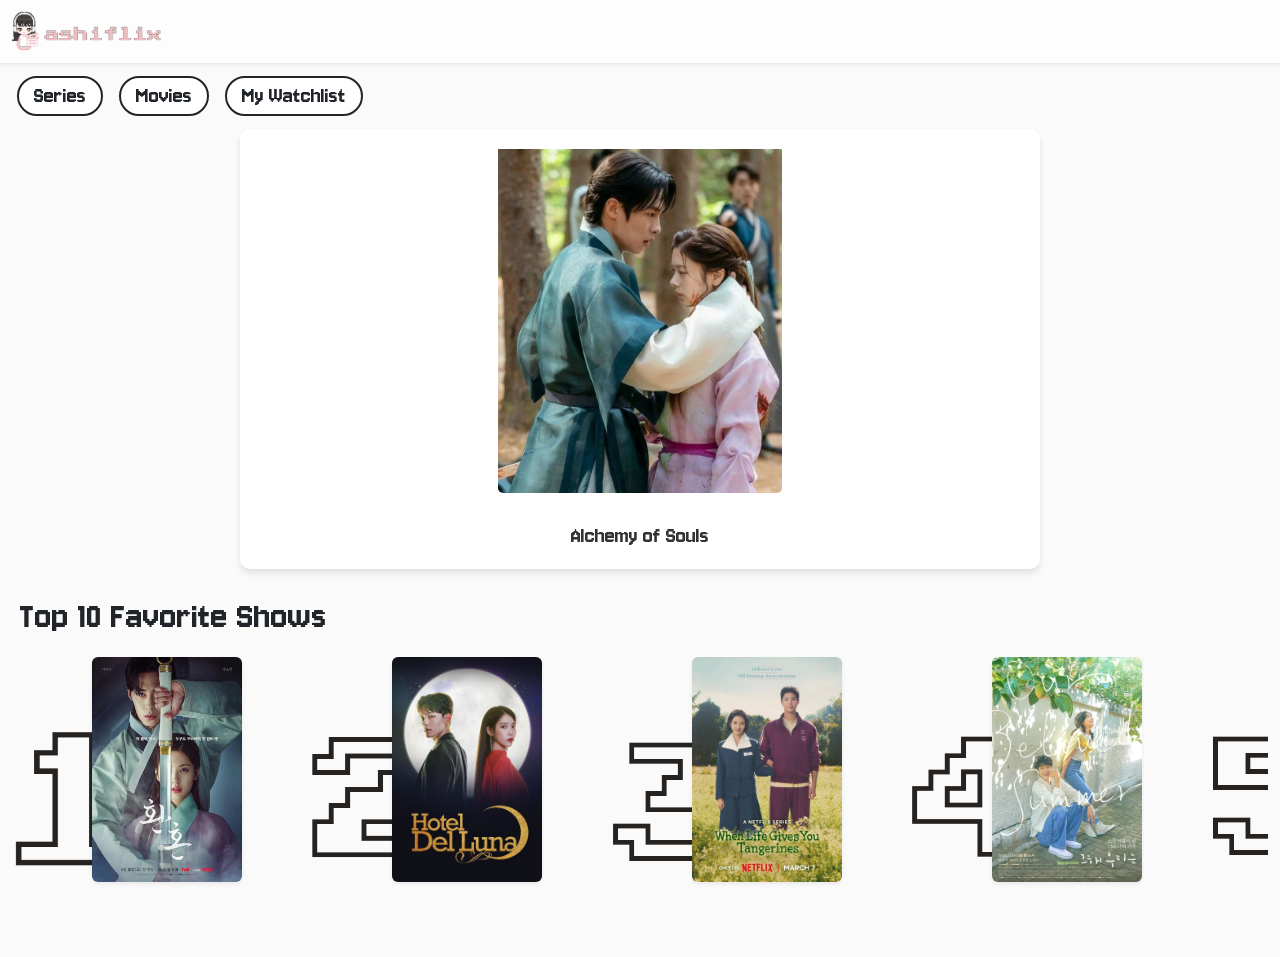
==== commit e60944c2: "few adjustments" ====
--- a/index.html
+++ b/index.html
@@ -17,7 +17,7 @@
 <nav class="navbar navbar-expand-lg sticky-top shadow-sm custom-blur">
   <div class="container-fluid">
    <a href="index.html" class="me-2">
-  <img src="/assets/logo.png" width="150" alt="Logo">
+  <img src="assets/logo.png" width="150" alt="Logo">
   </a>
   </div>
 </nav>
@@ -25,13 +25,13 @@
   <div class="category mt-2">
     <ul>
       <li class="category-item bg-white border-dark border border-2 rounded-pill">
-        <a class="category-link fs-2 text-dark" href="series.html">Series</a>
+        <a class="category-link fs-4 text-dark" href="series.html">Series</a>
       </li>
       <li class="category-item bg-white border-dark border border-2 rounded-pill">
-        <a class="category-link fs-2 text-dark" href="movies.html">Movies</a>
+        <a class="category-link fs-4 text-dark" href="movies.html">Movies</a>
       </li>
       <li class="category-item bg-white border-dark border border-2 rounded-pill">
-        <a class="category-link fs-2 text-dark" href="watchlist.html">My Watchlist</a>
+        <a class="category-link fs-4 text-dark" href="watchlist.html">My Watchlist</a>
       </li>
     </ul>
   </div>
@@ -44,64 +44,64 @@
 <h1 class="mt-4 mb-3 ms-2 custom-heading">Top 10 Favorite Shows</h1>
 <div class="image-scroll-container">
   <div class="image-stack">
-    <img src="/assets/1.png" class="img-bottom">
+    <img src="assets/1.png" class="img-bottom">
       <a href="shows-template.html?id=aos">
-        <img src="/assets/aos.jpg" class="img-top rounded shadow-sm">
+        <img src="assets/aos.jpg" class="img-top rounded shadow-sm">
       </a>
   </div>
   <div class="image-stack">
-    <img src="/assets/2.png" class="img-bottom">
+    <img src="assets/2.png" class="img-bottom">
       <a href="shows-template.html?id=hdl">
-        <img src="/assets/hdl.jpg" class="img-top rounded shadow-sm">
+        <img src="assets/hdl.jpg" class="img-top rounded shadow-sm">
       </a>
   </div>
   <div class="image-stack">
-    <img src="/assets/3.png" class="img-bottom">
+    <img src="assets/3.png" class="img-bottom">
       <a href="shows-template.html?id=wlgyt">
-        <img src="/assets/wlgyt.jpg" class="img-top rounded shadow-sm">
+        <img src="assets/wlgyt.jpg" class="img-top rounded shadow-sm">
       </a>
   </div>
   <div class="image-stack">
-    <img src="/assets/4.png" class="img-bottom">
+    <img src="assets/4.png" class="img-bottom">
       <a href="shows-template.html?id=obs">
-        <img src="/assets/obs.jpg" class="img-top rounded shadow-sm">
+        <img src="assets/obs.jpg" class="img-top rounded shadow-sm">
       </a>
   </div>
   <div class="image-stack">
-    <img src="/assets/5.png" class="img-bottom">
+    <img src="assets/5.png" class="img-bottom">
       <a href="shows-template.html?id=startup">
-        <img src="/assets/startup.jpg" class="img-top rounded shadow-sm">
+        <img src="assets/startup.jpg" class="img-top rounded shadow-sm">
       </a>
   </div>
   <div class="image-stack">
-    <img src="/assets/6.png" class="img-bottom">
+    <img src="assets/6.png" class="img-bottom">
       <a href="shows-template.html?id=tfto">
-        <img src="/assets/tfto.jpg" class="img-top rounded shadow-sm">
+        <img src="assets/tfto.jpg" class="img-top rounded shadow-sm">
       </a>
   </div>
   <div class="image-stack">
-    <img src="/assets/7.png" class="img-bottom">
+    <img src="assets/7.png" class="img-bottom">
       <a href="shows-template.html?id=ct">
-        <img src="/assets/ct.jpg" class="img-top rounded shadow-sm">
+        <img src="assets/ct.jpg" class="img-top rounded shadow-sm">
       </a>
   </div>
   <div class="image-stack">
-    <img src="/assets/8.png" class="img-bottom">
+    <img src="assets/8.png" class="img-bottom">
       <a href="shows-template.html?id=qot">
-        <img src="/assets/qot.jpg" class="img-top rounded shadow-sm">
+        <img src="assets/qot.jpg" class="img-top rounded shadow-sm">
       </a>
   </div>
   <div class="image-stack">
-    <img src="/assets/9.png" class="img-bottom">
+    <img src="assets/9.png" class="img-bottom">
       <a href="shows-template.html?id=aib">
-        <img src="/assets/aib.jpg" class="img-top rounded shadow-sm">
+        <img src="assets/aib.jpg" class="img-top rounded shadow-sm">
       </a>
   </div>
   <div class="image-stack">
-    <img src="/assets/1.png" class="img-num">
-    <img src="/assets/0.png" class="img-bottom-num">
+    <img src="assets/1.png" class="img-num">
+    <img src="assets/0.png" class="img-bottom-num">
       <a href="shows-template.html?id=litc">
-        <img src="/assets/litc.jpg" class="imglast-top rounded shadow-sm">
+        <img src="assets/litc.jpg" class="imglast-top rounded shadow-sm">
       </a>
   </div>
 </div>
--- a/style.css
+++ b/style.css
@@ -158,15 +158,15 @@
   display: flex;
   align-items: center;
   width: fit-content;
-  height: 300px;
-  margin-left: 10px;
+  height: 400px;
+  margin-left: 20px;
   margin-bottom: 10px;
   margin-top: -40px;
 }
 
 .img {
-  width: 150px; 
-  height: 210px; 
+  width: 250px; 
+  height: 310px; 
   margin-right: 10px; 
   position: relative;
   transition: all 0.3s ease;
@@ -181,8 +181,8 @@
 }
 
 .main-img {
-  max-width: 70%;
-  height: 90%;
+  max-width: 50%;
+  height: 70%;
 }
 
 .reaction-img {
